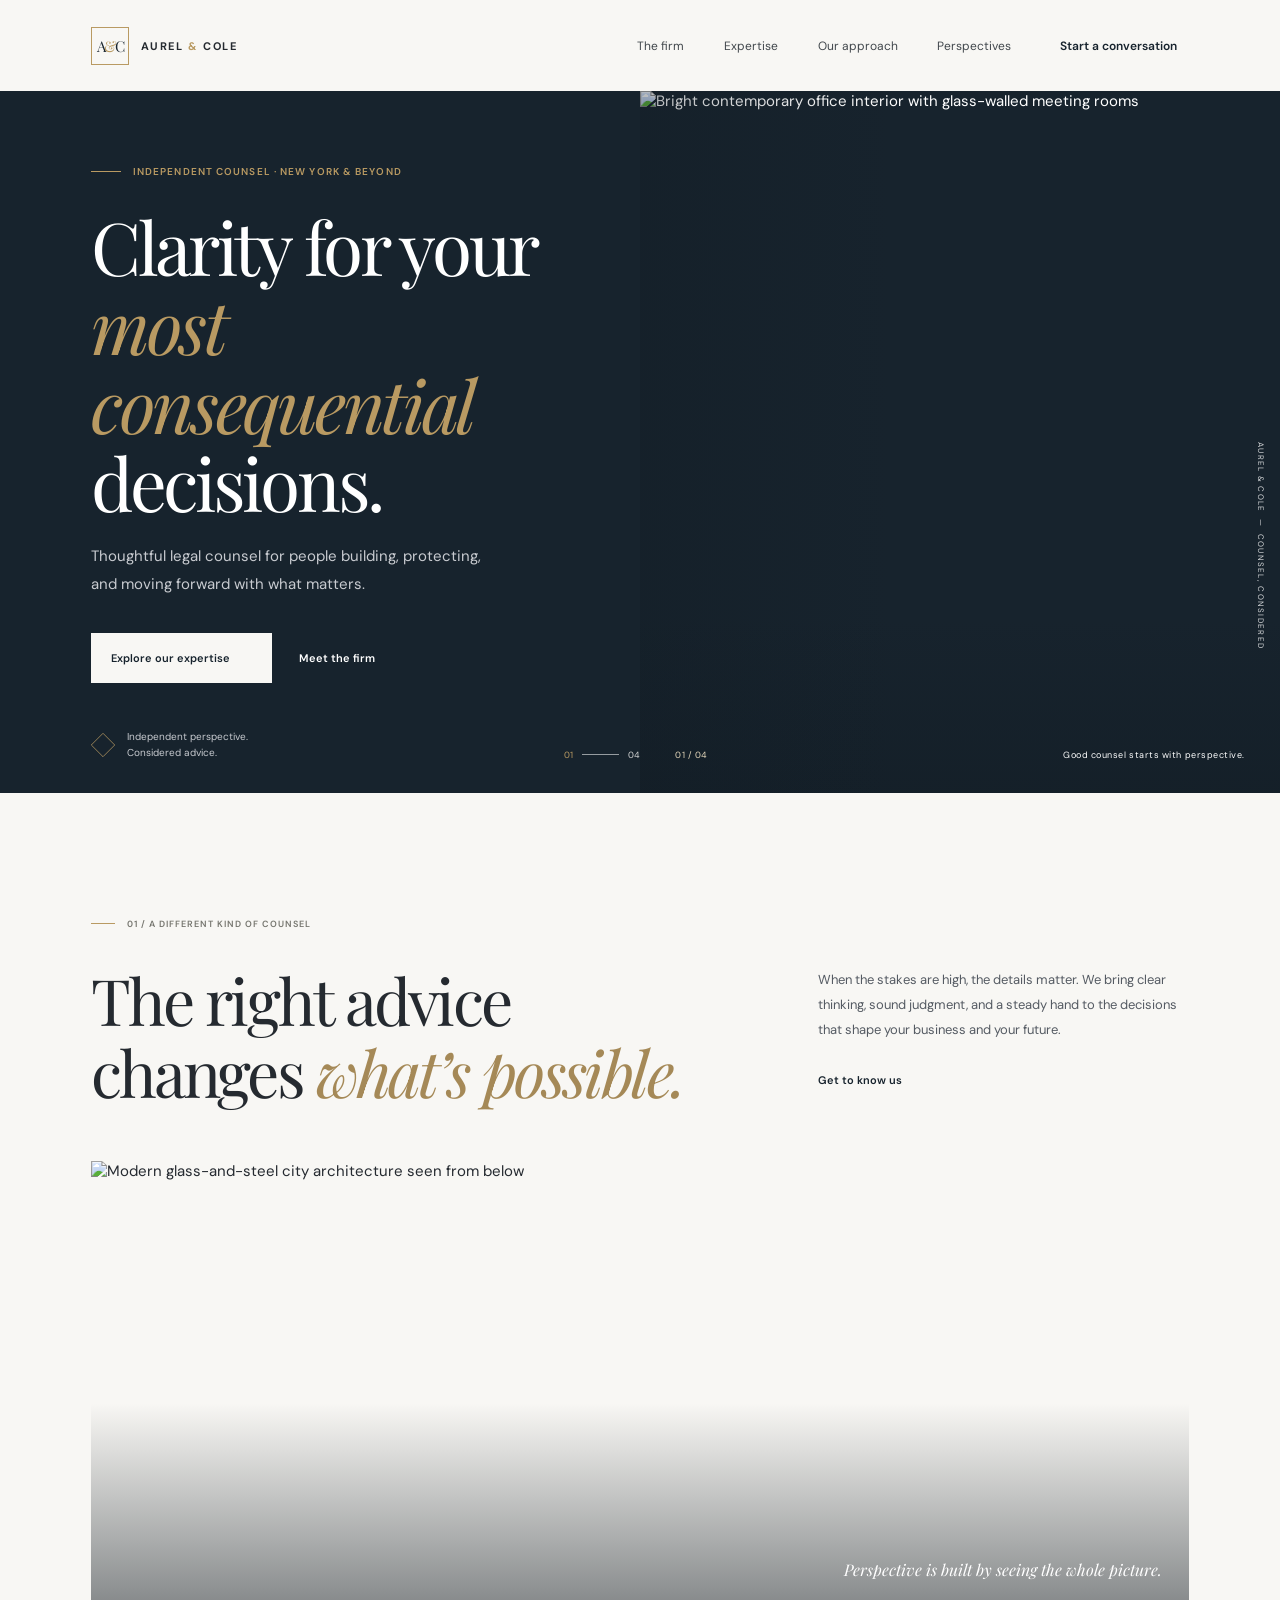
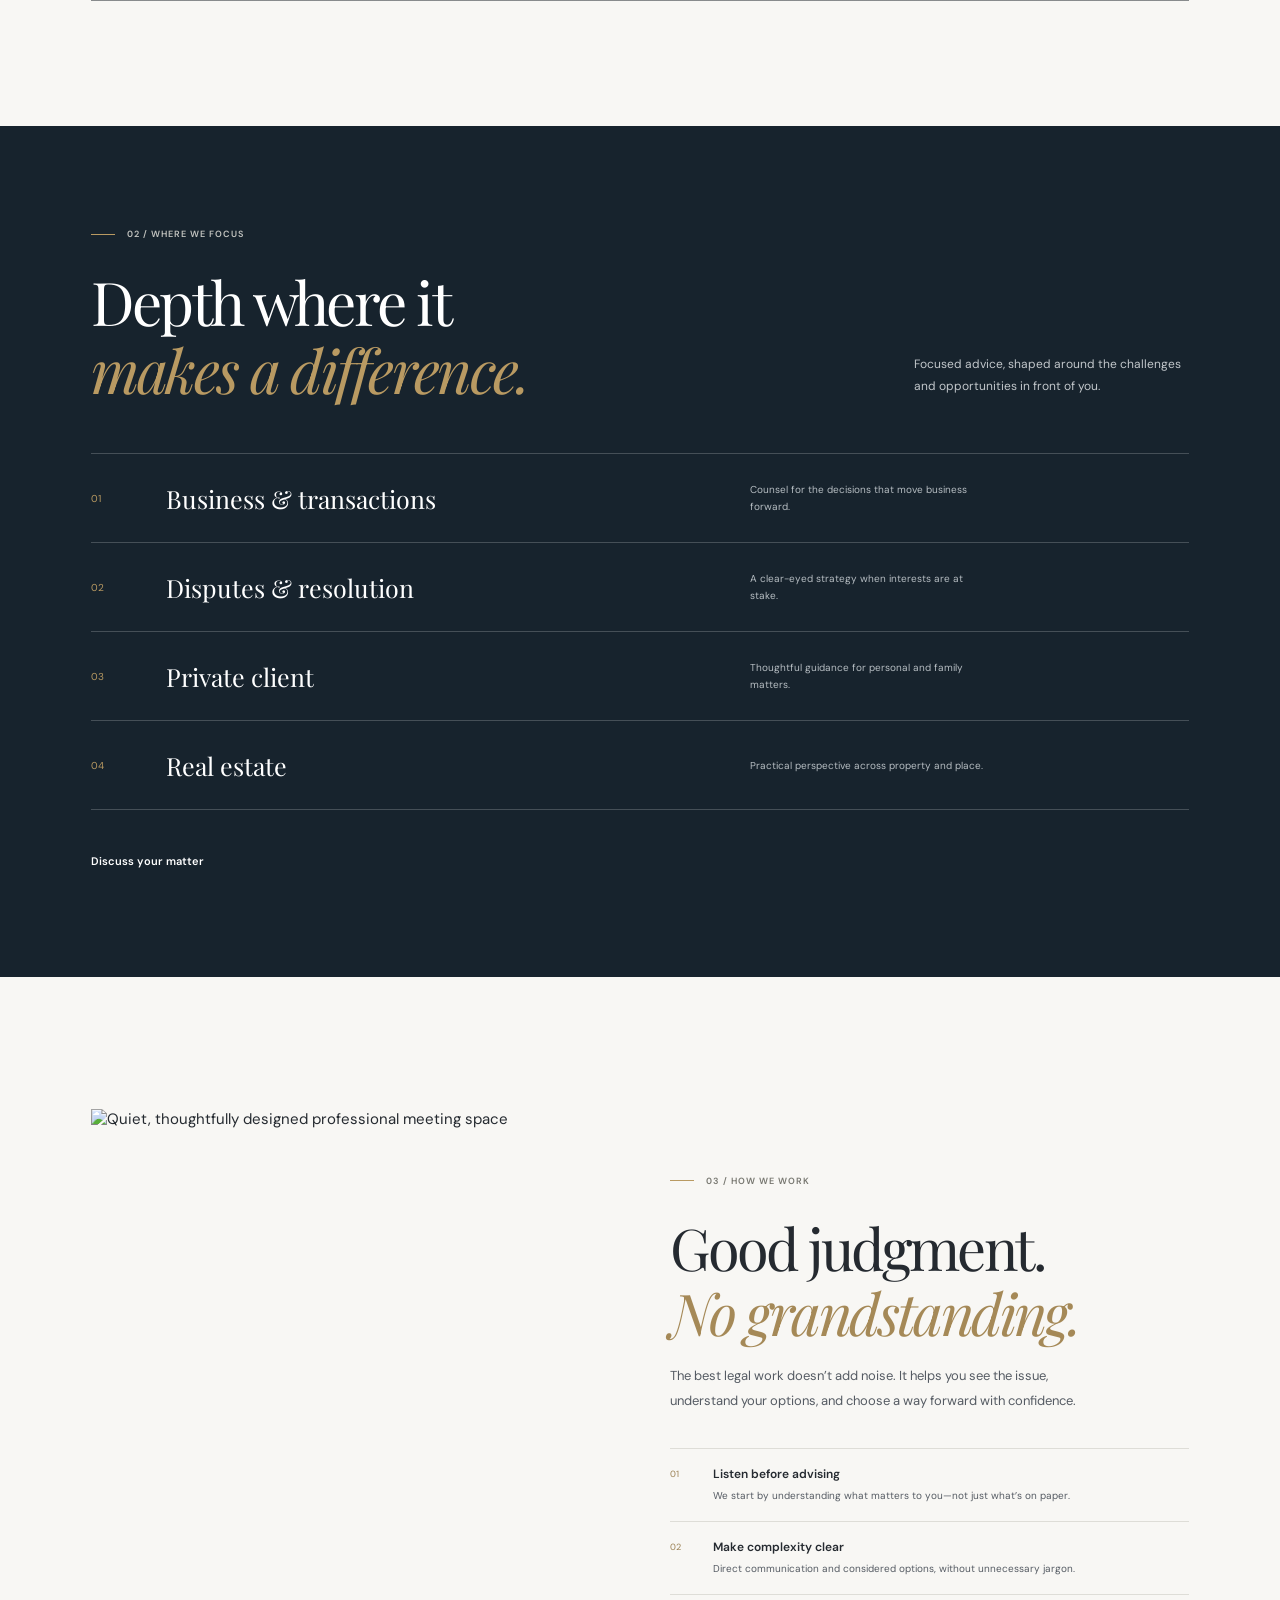
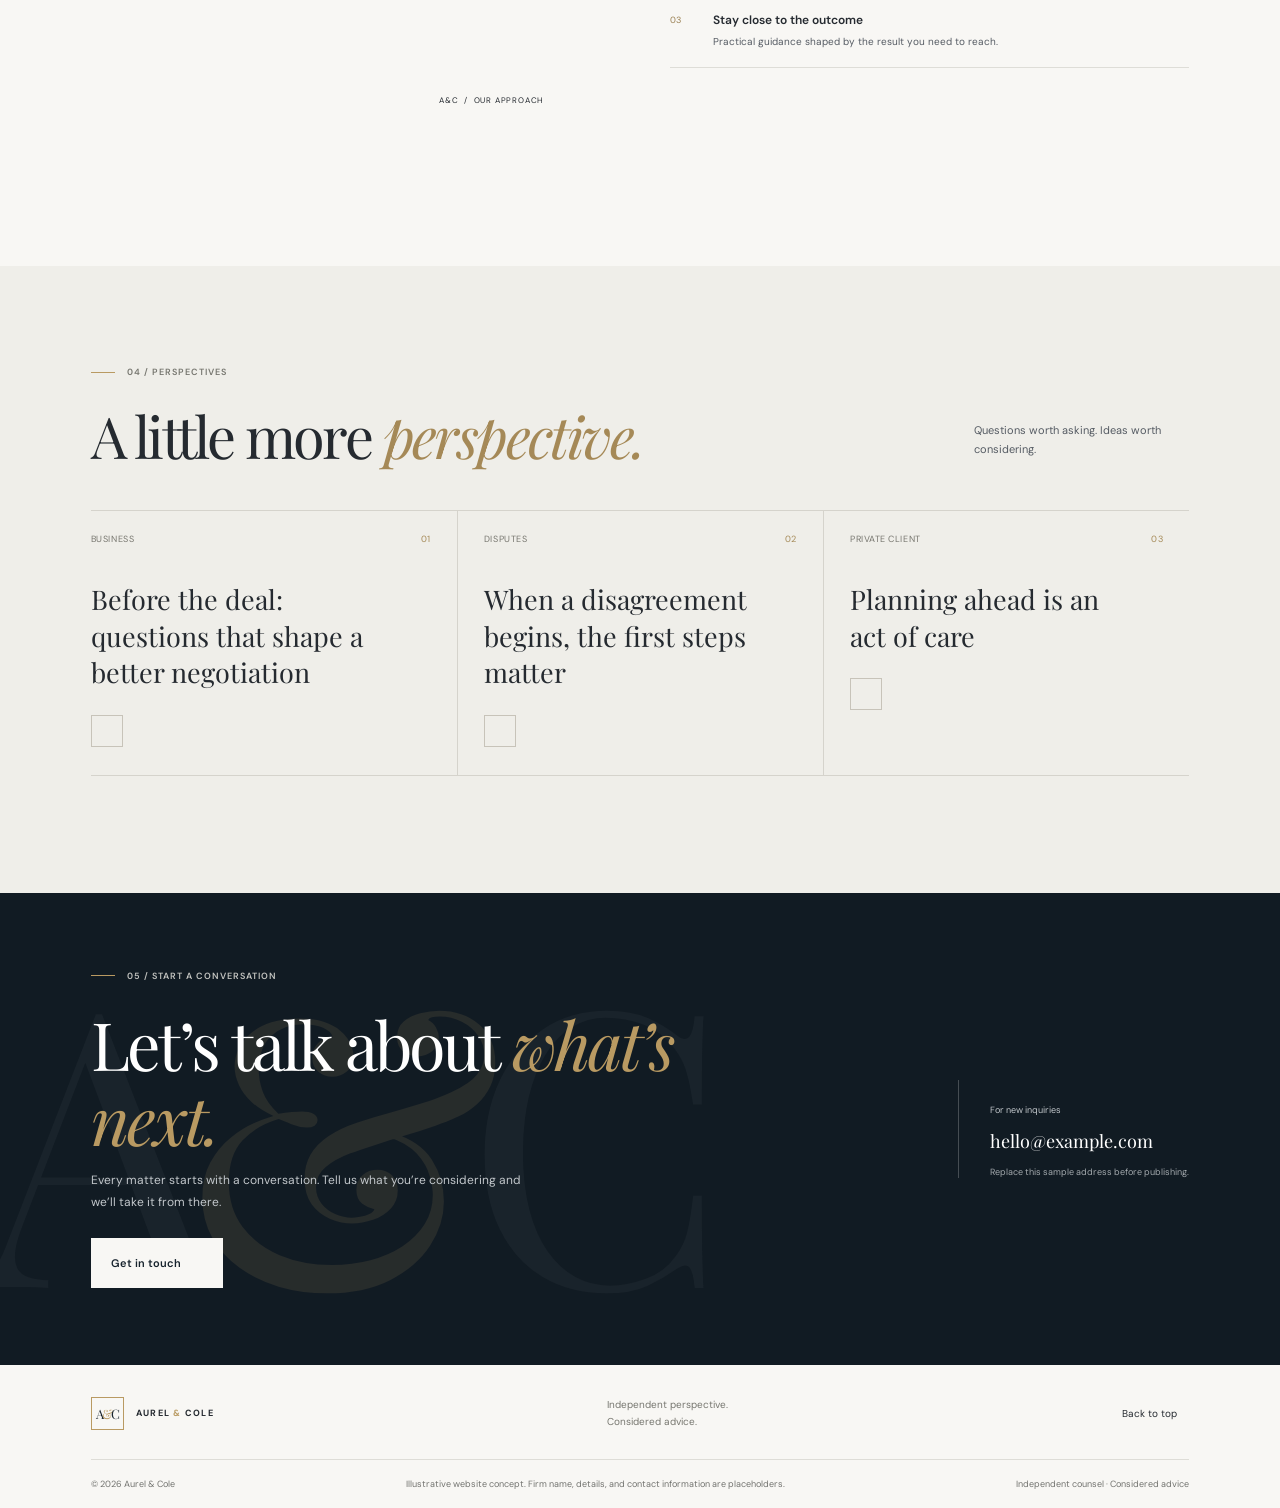
==== index.html @ ae87b2f6 "added" ====
<!DOCTYPE html>
<html lang="en">
<head>
    <meta charset="UTF-8">
    <meta name="viewport" content="width=device-width, initial-scale=1.0">
    <meta name="theme-color" content="#17232d">
    <meta name="description" content="Aurel & Cole is an illustrative independent law firm focused on business, disputes, and private client counsel.">
    <title>Aurel &amp; Cole — Counsel for what comes next</title>
    <link rel="preconnect" href="https://fonts.googleapis.com">
    <link rel="preconnect" href="https://fonts.gstatic.com" crossorigin>
    <link href="https://fonts.googleapis.com/css2?family=DM+Sans:wght@400;500;600;700&family=Playfair+Display:wght@400;500;600&display=swap" rel="stylesheet">
    <link rel="stylesheet" href="styles.css">
    <script src="https://cdn.jsdelivr.net/npm/lucide@0.468.0/dist/umd/lucide.min.js" defer></script>
    <script src="script.js" defer></script>
</head>
<body>
    <a class="skip-link" href="#main">Skip to content</a>

    <header class="site-header" id="top">
        <div class="header-inner">
            <a class="wordmark" href="#top" aria-label="Aurel and Cole home">
                <span class="wordmark-monogram" aria-hidden="true">A<span>&amp;</span>C</span>
                <span class="wordmark-name">AUREL <span>&amp;</span> COLE</span>
            </a>

            <button class="menu-toggle" type="button" aria-expanded="false" aria-controls="primary-navigation">
                <span class="menu-toggle-label">Menu</span>
                <i data-lucide="menu" aria-hidden="true"></i>
            </button>

            <nav class="primary-navigation" id="primary-navigation" aria-label="Main navigation">
                <a href="#firm">The firm</a>
                <a href="#expertise">Expertise</a>
                <a href="#approach">Our approach</a>
                <a href="#insights">Perspectives</a>
                <a class="nav-contact" href="#contact">Start a conversation <i data-lucide="arrow-up-right" aria-hidden="true"></i></a>
            </nav>
        </div>
    </header>

    <main id="main">
        <section class="hero" aria-labelledby="hero-title">
            <div class="hero-copy">
                <p class="eyebrow"><span class="eyebrow-rule"></span> Independent counsel · New York &amp; beyond</p>
                <h1 id="hero-title">Clarity for your <em>most consequential</em> decisions.</h1>
                <p class="hero-description">Thoughtful legal counsel for people building, protecting, and moving forward with what matters.</p>
                <div class="hero-actions">
                    <a class="button button-light" href="#expertise">Explore our expertise <i data-lucide="arrow-up-right" aria-hidden="true"></i></a>
                    <a class="text-link text-link-light" href="#firm">Meet the firm <i data-lucide="arrow-down-right" aria-hidden="true"></i></a>
                </div>
                <div class="hero-note">
                    <span class="hero-note-mark" aria-hidden="true"></span>
                    <span>Independent perspective.<br>Considered advice.</span>
                </div>
            </div>
            <div class="hero-visual">
                <img
                    class="hero-image"
                    src="https://images.unsplash.com/photo-1497366754035-f200968a6e72?auto=format&amp;fit=crop&amp;w=1500&amp;q=85"
                    alt="Bright contemporary office interior with glass-walled meeting rooms"
                    fetchpriority="high"
                >
                <div class="image-caption">
                    <span>01 / 04</span>
                    <span>Good counsel starts with perspective.</span>
                </div>
                <span class="hero-vertical-label">AUREL &amp; COLE&nbsp; — &nbsp;COUNSEL, CONSIDERED</span>
            </div>
            <div class="hero-index" aria-hidden="true"><span>01</span><span class="index-line"></span><span>04</span></div>
        </section>

        <section class="intro section-pad" id="firm" aria-labelledby="intro-title">
            <div class="section-kicker reveal">
                <span class="eyebrow-rule"></span>
                <span>01 / A different kind of counsel</span>
            </div>
            <div class="intro-content reveal">
                <h2 id="intro-title">The right advice changes <em>what’s possible.</em></h2>
                <div class="intro-aside">
                    <p>When the stakes are high, the details matter. We bring clear thinking, sound judgment, and a steady hand to the decisions that shape your business and your future.</p>
                    <a class="text-link" href="#approach">Get to know us <i data-lucide="arrow-up-right" aria-hidden="true"></i></a>
                </div>
            </div>
            <div class="intro-image-wrap reveal">
                <img
                    src="https://images.unsplash.com/photo-1486406146926-c627a92ad1ab?auto=format&amp;fit=crop&amp;w=1800&amp;q=85"
                    alt="Modern glass-and-steel city architecture seen from below"
                    loading="lazy"
                >
                <p>Perspective is built by seeing the whole picture.</p>
            </div>
        </section>

        <section class="expertise section-pad" id="expertise" aria-labelledby="expertise-title">
            <div class="expertise-heading reveal">
                <div>
                    <div class="section-kicker section-kicker-light">
                        <span class="eyebrow-rule"></span>
                        <span>02 / Where we focus</span>
                    </div>
                    <h2 id="expertise-title">Depth where it<br><em>makes a difference.</em></h2>
                </div>
                <p>Focused advice, shaped around the challenges and opportunities in front of you.</p>
            </div>

            <div class="practice-list">
                <a class="practice-item reveal" href="#contact">
                    <span class="practice-number">01</span>
                    <span class="practice-name">Business &amp; transactions</span>
                    <span class="practice-detail">Counsel for the decisions that move business forward.</span>
                    <span class="practice-arrow"><i data-lucide="arrow-up-right" aria-hidden="true"></i></span>
                </a>
                <a class="practice-item reveal" href="#contact">
                    <span class="practice-number">02</span>
                    <span class="practice-name">Disputes &amp; resolution</span>
                    <span class="practice-detail">A clear-eyed strategy when interests are at stake.</span>
                    <span class="practice-arrow"><i data-lucide="arrow-up-right" aria-hidden="true"></i></span>
                </a>
                <a class="practice-item reveal" href="#contact">
                    <span class="practice-number">03</span>
                    <span class="practice-name">Private client</span>
                    <span class="practice-detail">Thoughtful guidance for personal and family matters.</span>
                    <span class="practice-arrow"><i data-lucide="arrow-up-right" aria-hidden="true"></i></span>
                </a>
                <a class="practice-item reveal" href="#contact">
                    <span class="practice-number">04</span>
                    <span class="practice-name">Real estate</span>
                    <span class="practice-detail">Practical perspective across property and place.</span>
                    <span class="practice-arrow"><i data-lucide="arrow-up-right" aria-hidden="true"></i></span>
                </a>
            </div>
            <a class="text-link text-link-light expertise-link reveal" href="#contact">Discuss your matter <i data-lucide="arrow-up-right" aria-hidden="true"></i></a>
        </section>

        <section class="approach section-pad" id="approach" aria-labelledby="approach-title">
            <div class="approach-image reveal">
                <img
                    src="https://images.unsplash.com/photo-1497366811353-6870744d04b2?auto=format&amp;fit=crop&amp;w=1100&amp;q=85"
                    alt="Quiet, thoughtfully designed professional meeting space"
                    loading="lazy"
                >
                <span class="image-index">A&amp;C&nbsp; / &nbsp;OUR APPROACH</span>
            </div>
            <div class="approach-copy reveal">
                <div class="section-kicker">
                    <span class="eyebrow-rule"></span>
                    <span>03 / How we work</span>
                </div>
                <h2 id="approach-title">Good judgment.<br><em>No grandstanding.</em></h2>
                <p class="approach-lead">The best legal work doesn’t add noise. It helps you see the issue, understand your options, and choose a way forward with confidence.</p>
                <div class="principle-list">
                    <div class="principle">
                        <span>01</span>
                        <div><h3>Listen before advising</h3><p>We start by understanding what matters to you—not just what’s on paper.</p></div>
                    </div>
                    <div class="principle">
                        <span>02</span>
                        <div><h3>Make complexity clear</h3><p>Direct communication and considered options, without unnecessary jargon.</p></div>
                    </div>
                    <div class="principle">
                        <span>03</span>
                        <div><h3>Stay close to the outcome</h3><p>Practical guidance shaped by the result you need to reach.</p></div>
                    </div>
                </div>
            </div>
        </section>

        <section class="perspectives section-pad" id="insights" aria-labelledby="insights-title">
            <div class="perspectives-top reveal">
                <div>
                    <div class="section-kicker">
                        <span class="eyebrow-rule"></span>
                        <span>04 / Perspectives</span>
                    </div>
                    <h2 id="insights-title">A little more <em>perspective.</em></h2>
                </div>
                <p>Questions worth asking. Ideas worth considering.</p>
            </div>
            <div class="insight-grid">
                <article class="insight-card reveal">
                    <div class="insight-meta"><span>Business</span><span>01</span></div>
                    <h3>Before the deal: questions that shape a better negotiation</h3>
                    <a href="#contact" aria-label="Ask us about preparing for a negotiation"><i data-lucide="arrow-up-right" aria-hidden="true"></i></a>
                </article>
                <article class="insight-card reveal">
                    <div class="insight-meta"><span>Disputes</span><span>02</span></div>
                    <h3>When a disagreement begins, the first steps matter</h3>
                    <a href="#contact" aria-label="Ask us about early steps in a dispute"><i data-lucide="arrow-up-right" aria-hidden="true"></i></a>
                </article>
                <article class="insight-card reveal">
                    <div class="insight-meta"><span>Private client</span><span>03</span></div>
                    <h3>Planning ahead is an act of care</h3>
                    <a href="#contact" aria-label="Ask us about planning for the future"><i data-lucide="arrow-up-right" aria-hidden="true"></i></a>
                </article>
            </div>
        </section>

        <section class="contact section-pad" id="contact" aria-labelledby="contact-title">
            <div class="contact-mark" aria-hidden="true">A<span>&amp;</span>C</div>
            <div class="contact-content reveal">
                <div class="section-kicker section-kicker-light">
                    <span class="eyebrow-rule"></span>
                    <span>05 / Start a conversation</span>
                </div>
                <h2 id="contact-title">Let’s talk about <em>what’s next.</em></h2>
                <p>Every matter starts with a conversation. Tell us what you’re considering and we’ll take it from there.</p>
                <a class="button button-light" href="mailto:hello@example.com?subject=Legal%20consultation%20inquiry">Get in touch <i data-lucide="arrow-up-right" aria-hidden="true"></i></a>
            </div>
            <div class="contact-side reveal">
                <span>For new inquiries</span>
                <a href="mailto:hello@example.com">hello@example.com <i data-lucide="arrow-up-right" aria-hidden="true"></i></a>
                <small>Replace this sample address before publishing.</small>
            </div>
        </section>
    </main>

    <footer class="site-footer">
        <div class="footer-main">
            <a class="wordmark wordmark-footer" href="#top" aria-label="Aurel and Cole, back to top">
                <span class="wordmark-monogram" aria-hidden="true">A<span>&amp;</span>C</span>
                <span class="wordmark-name">AUREL <span>&amp;</span> COLE</span>
            </a>
            <p>Independent perspective.<br>Considered advice.</p>
            <a class="back-to-top" href="#top">Back to top <i data-lucide="arrow-up" aria-hidden="true"></i></a>
        </div>
        <div class="footer-bottom">
            <span>© <span id="current-year"></span> Aurel &amp; Cole</span>
            <span class="disclaimer">Illustrative website concept. Firm name, details, and contact information are placeholders.</span>
            <span>Independent counsel · Considered advice</span>
        </div>
    </footer>
</body>
</html>
---- styles.css ----
:root {
    color-scheme: light;
    --navy: #17232d;
    --navy-deep: #111b23;
    --charcoal: #252a30;
    --gold: #b99a62;
    --paper: #f8f7f4;
    --white: #fff;
    --line: #deddd7;
    --body: #555b63;
    --serif: "Playfair Display", Georgia, serif;
    --sans: "DM Sans", Arial, sans-serif;
    --page-gutter: clamp(24px, 7.1vw, 112px);
    --content-max: 1600px;
}

* { box-sizing: border-box; }
html { scroll-behavior: smooth; scroll-padding-top: 90px; }
body { margin: 0; background: var(--paper); color: var(--charcoal); font-family: var(--sans); font-size: 15px; -webkit-font-smoothing: antialiased; }
body, button, a { -webkit-tap-highlight-color: transparent; }
a { color: inherit; text-decoration: none; }
button { font: inherit; }
img { display: block; width: 100%; height: 100%; object-fit: cover; }
::selection { background: var(--gold); color: var(--navy-deep); }

.skip-link { position: fixed; z-index: 20; top: 12px; left: 12px; padding: 12px 16px; transform: translateY(-160%); background: var(--paper); color: var(--navy); }
.skip-link:focus { transform: translateY(0); }
.site-header { position: relative; z-index: 10; height: 91px; background: var(--paper); }
.header-inner { width: min(100%, var(--content-max)); height: 100%; margin: 0 auto; padding: 0 var(--page-gutter); display: flex; align-items: center; justify-content: space-between; }
.wordmark { display: inline-flex; align-items: center; gap: 12px; flex: 0 0 auto; }
.wordmark-monogram { display: flex; width: 38px; height: 38px; align-items: center; justify-content: center; border: 1px solid var(--gold); color: var(--navy); font-family: var(--serif); font-size: 15px; letter-spacing: -2px; }
.wordmark-monogram span { color: var(--gold); }
.wordmark-name { font-size: 11px; font-weight: 700; letter-spacing: .14em; }
.wordmark-name span { color: var(--gold); }
.primary-navigation { display: flex; align-items: center; gap: clamp(19px, 3.1vw, 48px); }
.primary-navigation > a { display: inline-flex; min-height: 44px; align-items: center; color: #41474c; font-size: 12px; transition: color .2s ease; }
.primary-navigation > a:hover, .primary-navigation > a:focus-visible { color: var(--gold); }
.primary-navigation .nav-contact { gap: 12px; margin-left: 9px; color: var(--navy); font-weight: 600; }
.nav-contact svg, .text-link svg, .button svg, .back-to-top svg, .contact-side svg { width: 15px; height: 15px; stroke-width: 1.5; }
.menu-toggle { display: none; }

.hero { position: relative; display: grid; min-height: min(690px, calc(100svh - 91px)); grid-template-columns: 1fr 1fr; overflow: hidden; background: var(--navy); color: var(--white); }
.hero-copy { position: relative; z-index: 1; align-self: center; padding: 74px 7vw 110px max(var(--page-gutter), calc((100vw - var(--content-max)) / 2 + var(--page-gutter))); }
.eyebrow, .section-kicker { display: flex; align-items: center; gap: 12px; margin: 0; color: var(--gold); font-size: 10px; font-weight: 600; letter-spacing: .11em; text-transform: uppercase; }
.eyebrow-rule { display: inline-block; width: 30px; height: 1px; background: var(--gold); }
.hero h1 { max-width: 610px; margin: 29px 0 21px; font-family: var(--serif); font-size: clamp(48px, 5.7vw, 82px); font-weight: 400; letter-spacing: -.045em; line-height: 1.08; }
.hero h1 em, h2 em { color: var(--gold); font-weight: 400; }
.hero-description { max-width: 410px; margin: 0; color: #c8cbd0; font-size: 15px; line-height: 1.85; }
.hero-actions { display: flex; flex-wrap: wrap; align-items: center; gap: 27px; margin-top: 34px; }
.button { display: inline-flex; min-height: 50px; align-items: center; justify-content: center; gap: 22px; padding: 0 19px; border: 1px solid transparent; font-size: 11px; font-weight: 600; transition: background .2s ease, color .2s ease, border-color .2s ease; }
.button-light { background: var(--paper); color: var(--navy); }
.button-light:hover, .button-light:focus-visible { border-color: var(--gold); background: var(--gold); color: var(--navy-deep); }
.text-link { display: inline-flex; min-height: 44px; align-items: center; gap: 13px; color: var(--navy); font-size: 11px; font-weight: 600; }
.text-link svg, .contact-side svg { transition: transform .2s ease; }
.text-link:hover svg, .contact-side a:hover svg { transform: translate(3px, -3px); }
.text-link-light { color: var(--white); }
.hero-note { position: absolute; bottom: 32px; left: max(var(--page-gutter), calc((100vw - var(--content-max)) / 2 + var(--page-gutter))); display: flex; align-items: center; gap: 12px; color: #c8cbd0; font-size: 10px; line-height: 1.6; }
.hero-note-mark { width: 24px; height: 24px; border: 1px solid var(--gold); transform: rotate(45deg) scale(.72); }
.hero-visual { position: relative; min-height: 510px; overflow: hidden; }
.hero-visual::after { position: absolute; inset: 0; background: linear-gradient(90deg, rgba(17, 27, 35, .3), transparent 40%), linear-gradient(0deg, rgba(17, 27, 35, .42), transparent 25%); content: ""; pointer-events: none; }
.hero-image { object-position: 52% center; }
.image-caption { position: absolute; z-index: 1; right: 35px; bottom: 32px; left: 35px; display: flex; justify-content: space-between; color: #fff; font-size: 9px; letter-spacing: .06em; }
.image-caption span:first-child { color: #e4d7bb; }
.hero-vertical-label { position: absolute; z-index: 1; top: 50%; right: 14px; color: rgba(255,255,255,.82); font-size: 8px; letter-spacing: .16em; writing-mode: vertical-rl; }
.hero-index { position: absolute; z-index: 2; right: 50%; bottom: 32px; display: flex; align-items: center; gap: 9px; color: #d3d4d3; font-size: 9px; }
.hero-index span:first-child { color: var(--gold); }
.index-line { width: 37px; height: 1px; background: rgba(255,255,255,.55); }

.section-pad { padding-right: var(--page-gutter); padding-left: var(--page-gutter); }
.intro { padding-top: 125px; padding-bottom: 125px; }
.section-kicker { color: #76766f; font-size: 9px; }
.section-kicker .eyebrow-rule { width: 24px; }
.intro-content { display: grid; grid-template-columns: 1.1fr .65fr; align-items: end; gap: 9%; margin: 34px 0 53px; }
h2 { margin: 0; font-family: var(--serif); font-size: clamp(40px, 5vw, 68px); font-weight: 400; letter-spacing: -.045em; line-height: 1.13; }
.intro h2 { max-width: 690px; }
.intro h2 em, .approach h2 em, .perspectives h2 em { color: #a58957; }
.intro-aside { max-width: 385px; padding-bottom: 6px; }
.intro-aside p, .approach-lead { margin: 0; color: var(--body); font-size: 13px; line-height: 1.9; }
.intro-aside .text-link { margin-top: 16px; }
.intro-image-wrap { position: relative; height: clamp(250px, 35vw, 440px); overflow: hidden; }
.intro-image-wrap img { object-position: center 52%; }
.intro-image-wrap::after { position: absolute; inset: 55% 0 0; background: linear-gradient(transparent, rgba(14,22,28,.48)); content: ""; }
.intro-image-wrap p { position: absolute; z-index: 1; right: 27px; bottom: 21px; margin: 0; color: white; font-family: var(--serif); font-size: 16px; font-style: italic; }

.expertise { padding-top: 102px; padding-bottom: 94px; background: var(--navy); color: var(--white); }
.expertise-heading { display: flex; align-items: end; justify-content: space-between; gap: 40px; margin-bottom: 49px; }
.section-kicker-light { color: #c3c4c0; }
.expertise h2 { margin-top: 28px; font-size: clamp(43px, 4.7vw, 62px); }
.expertise-heading > p { max-width: 275px; margin: 0 0 7px; color: #c2c7cb; font-size: 12px; line-height: 1.8; }
.practice-list { border-top: 1px solid rgba(255,255,255,.2); }
.practice-item { display: grid; min-height: 89px; grid-template-columns: 55px minmax(210px, 1fr) minmax(170px, .7fr) 25px; align-items: center; gap: 20px; border-bottom: 1px solid rgba(255,255,255,.2); transition: padding .25s ease, background .25s ease; }
.practice-item:hover, .practice-item:focus-visible { padding-right: 12px; padding-left: 12px; background: rgba(255,255,255,.045); }
.practice-number { color: var(--gold); font-size: 10px; }
.practice-name { font-family: var(--serif); font-size: clamp(19px, 2vw, 25px); }
.practice-detail { max-width: 240px; color: #b6bdc2; font-size: 10px; line-height: 1.7; }
.practice-arrow { display: flex; justify-content: flex-end; color: var(--gold); }
.practice-arrow svg { width: 17px; height: 17px; stroke-width: 1.4; transition: transform .2s ease; }
.practice-item:hover .practice-arrow svg, .practice-item:focus-visible .practice-arrow svg { transform: translate(3px, -3px); }
.expertise-link { margin-top: 29px; }

.approach { display: grid; grid-template-columns: .87fr 1fr; align-items: center; gap: clamp(55px, 10vw, 150px); padding-top: 132px; padding-bottom: 132px; }
.approach-image { position: relative; height: clamp(420px, 50vw, 625px); }
.approach-image img { object-position: center; }
.image-index { position: absolute; right: -15px; bottom: 18px; padding: 11px 14px; background: var(--paper); color: var(--charcoal); font-size: 8px; letter-spacing: .1em; }
.approach-copy { padding: 16px 0; }
.approach h2 { margin: 28px 0 19px; font-size: clamp(42px, 4.5vw, 62px); }
.approach-lead { max-width: 445px; }
.principle-list { margin-top: 35px; border-top: 1px solid var(--line); }
.principle { display: grid; grid-template-columns: 31px 1fr; gap: 12px; padding: 17px 0; border-bottom: 1px solid var(--line); }
.principle > span { padding-top: 2px; color: #9a8053; font-size: 9px; }
.principle h3 { margin: 0; font-size: 12px; font-weight: 600; }
.principle p { margin: 5px 0 0; color: var(--body); font-size: 10px; line-height: 1.7; }

.perspectives { padding-top: 100px; padding-bottom: 117px; background: #efeee9; }
.perspectives-top { display: flex; align-items: end; justify-content: space-between; gap: 30px; margin-bottom: 42px; }
.perspectives h2 { margin-top: 25px; font-size: clamp(39px, 4.5vw, 58px); }
.perspectives-top > p { max-width: 215px; margin: 0 0 8px; color: var(--body); font-size: 11px; line-height: 1.8; }
.insight-grid { display: grid; grid-template-columns: repeat(3, 1fr); border-top: 1px solid #d5d3cc; }
.insight-card { position: relative; min-height: 216px; padding: 22px 26px 28px 0; border-bottom: 1px solid #d5d3cc; }
.insight-card + .insight-card { padding-left: 26px; border-left: 1px solid #d5d3cc; }
.insight-meta { display: flex; justify-content: space-between; color: #77766f; font-size: 9px; letter-spacing: .06em; text-transform: uppercase; }
.insight-meta span:last-child { color: #a58a58; }
.insight-card h3 { max-width: 285px; margin: 36px 0 24px; font-family: var(--serif); font-size: clamp(20px, 2.3vw, 27px); font-weight: 400; line-height: 1.35; }
.insight-card > a { display: inline-flex; width: 32px; height: 32px; align-items: center; justify-content: center; border: 1px solid #c7c3b9; transition: border-color .2s ease, background .2s ease; }
.insight-card > a:hover, .insight-card > a:focus-visible { border-color: var(--gold); background: var(--gold); }
.insight-card > a svg { width: 14px; height: 14px; stroke-width: 1.5; }

.contact { position: relative; display: grid; min-height: 380px; grid-template-columns: 1fr auto; align-items: center; gap: 40px; overflow: hidden; padding-top: 77px; padding-bottom: 77px; background: var(--navy-deep); color: white; }
.contact-mark { position: absolute; top: 50%; left: -22px; color: rgba(255,255,255,.035); font-family: var(--serif); font-size: clamp(180px, 30vw, 390px); letter-spacing: -.1em; line-height: 1; transform: translateY(-50%); pointer-events: none; }
.contact-mark span { color: rgba(185,154,98,.13); }
.contact-content, .contact-side { position: relative; z-index: 1; }
.contact h2 { max-width: 680px; margin: 24px 0 14px; font-size: clamp(43px, 5.2vw, 68px); }
.contact-content > p { max-width: 435px; margin: 0; color: #c2c7cb; font-size: 12px; line-height: 1.8; }
.contact-content .button { margin-top: 25px; }
.contact-side { width: max-content; max-width: 100%; padding: 24px 0 0 31px; border-left: 1px solid rgba(255,255,255,.22); }
.contact-side > span, .contact-side small { display: block; color: #c2c7cb; font-size: 9px; }
.contact-side > a { display: inline-flex; align-items: center; gap: 8px; margin: 13px 0; color: white; font-family: var(--serif); font-size: 18px; }
.contact-side small { color: #a3a9ad; }

.site-footer { padding: 31px var(--page-gutter) 0; background: var(--paper); }
.footer-main, .footer-bottom { width: min(100%, var(--content-max)); margin: 0 auto; }
.footer-main { display: grid; grid-template-columns: 1fr 1fr auto; align-items: center; gap: 25px; padding-bottom: 29px; }
.wordmark-footer .wordmark-monogram { width: 33px; height: 33px; font-size: 13px; }
.wordmark-footer .wordmark-name { font-size: 9px; }
.footer-main > p { margin: 0; color: #76766f; font-size: 10px; line-height: 1.7; }
.back-to-top { display: inline-flex; align-items: center; gap: 12px; font-size: 10px; }
.back-to-top:hover { color: #9a8053; }
.footer-bottom { display: flex; min-height: 49px; align-items: center; justify-content: space-between; gap: 20px; border-top: 1px solid var(--line); color: #72736f; font-size: 9px; }
.footer-bottom a { color: var(--charcoal); }
.disclaimer { text-align: center; }

.js-ready .reveal { opacity: 0; transform: translateY(15px); transition: opacity .65s ease, transform .65s ease; }
.js-ready .reveal.is-visible { opacity: 1; transform: translateY(0); }
:focus-visible { outline: 2px solid var(--gold); outline-offset: 4px; }

@media (min-width: 1600px) {
    .hero-copy { padding-left: calc((100vw - var(--content-max)) / 2 + var(--page-gutter)); }
    .hero-note { left: calc((100vw - var(--content-max)) / 2 + var(--page-gutter)); }
}

@media (max-width: 900px) {
    :root { --page-gutter: 5vw; }
    .site-header { height: 78px; }
    .menu-toggle { display: inline-flex; min-width: 44px; min-height: 44px; align-items: center; justify-content: center; gap: 9px; border: 0; background: transparent; color: var(--navy); font-size: 11px; }
    .menu-toggle svg { width: 19px; height: 19px; }
    .primary-navigation { position: absolute; top: 78px; right: 0; left: 0; display: none; align-items: stretch; gap: 0; padding: 10px var(--page-gutter) 20px; border-top: 1px solid var(--line); background: var(--paper); box-shadow: 0 16px 20px rgba(17,27,35,.08); }
    .primary-navigation.is-open { display: flex; flex-direction: column; }
    .primary-navigation > a { min-height: 48px; border-bottom: 1px solid var(--line); }
    .primary-navigation .nav-contact { justify-content: space-between; margin-left: 0; border-bottom: 0; }
    .hero { min-height: 610px; grid-template-columns: 1.08fr .92fr; }
    .hero-copy { padding: 60px 5vw 110px var(--page-gutter); }
    .hero h1 { font-size: clamp(46px, 7vw, 67px); }
    .hero-note { left: var(--page-gutter); }
    .intro-content { grid-template-columns: 1fr .8fr; gap: 5%; }
    .approach { gap: 7vw; }
    .approach-image { height: 500px; }
}

@media (max-width: 640px) {
    html { scroll-padding-top: 72px; }
    .site-header { height: 72px; }
    .wordmark-monogram { width: 34px; height: 34px; }
    .wordmark-name { font-size: 10px; }
    .primary-navigation { top: 72px; }
    .hero { min-height: auto; grid-template-columns: 1fr; }
    .hero-copy { padding: 67px var(--page-gutter) 100px; }
    .eyebrow { font-size: 8px; }
    .hero h1 { max-width: 490px; margin-top: 25px; font-size: clamp(48px, 13vw, 70px); }
    .hero-description { max-width: 390px; font-size: 13px; }
    .hero-actions { gap: 15px 20px; margin-top: 26px; }
    .button { min-height: 48px; gap: 14px; padding: 0 14px; font-size: 10px; }
    .hero-visual { min-height: 285px; height: 66vw; max-height: 380px; }
    .hero-image { object-position: center 55%; }
    .hero-vertical-label { right: 10px; }
    .hero-index { display: none; }
    .hero-note { position: relative; top: auto; bottom: auto; left: auto; margin-top: 27px; }
    .image-caption { right: 22px; bottom: 20px; left: 22px; font-size: 8px; }
    .section-pad { padding-right: var(--page-gutter); padding-left: var(--page-gutter); }
    .intro { padding-top: 78px; padding-bottom: 76px; }
    .intro-content { grid-template-columns: 1fr; gap: 17px; margin: 26px 0 31px; }
    h2 { font-size: clamp(40px, 11vw, 58px); }
    .intro-aside { max-width: 440px; }
    .intro-aside p { font-size: 12px; }
    .intro-image-wrap { height: 260px; }
    .intro-image-wrap p { right: 15px; bottom: 16px; font-size: 13px; }
    .expertise { padding-top: 75px; padding-bottom: 70px; }
    .expertise-heading { display: block; margin-bottom: 31px; }
    .expertise h2 { margin-top: 25px; font-size: clamp(42px, 11vw, 56px); }
    .expertise-heading > p { max-width: 350px; margin-top: 15px; }
    .practice-item { min-height: 85px; grid-template-columns: 28px 1fr 22px; gap: 11px; }
    .practice-name { font-size: 19px; }
    .practice-detail { grid-column: 2; grid-row: 2; margin-top: -26px; padding-bottom: 14px; font-size: 9px; }
    .practice-arrow { grid-column: 3; grid-row: 1 / 3; }
    .practice-number { align-self: start; padding-top: 4px; }
    .approach { grid-template-columns: 1fr; gap: 36px; padding-top: 75px; padding-bottom: 76px; }
    .approach-image { height: 105vw; max-height: 450px; }
    .approach h2 { margin-top: 24px; font-size: clamp(42px, 11vw, 57px); }
    .approach-lead { font-size: 12px; }
    .principle-list { margin-top: 25px; }
    .principle { padding: 15px 0; }
    .perspectives { padding-top: 75px; padding-bottom: 78px; }
    .perspectives-top { display: block; margin-bottom: 26px; }
    .perspectives h2 { margin-top: 22px; font-size: clamp(40px, 10vw, 54px); }
    .perspectives-top > p { margin-top: 10px; }
    .insight-grid { grid-template-columns: 1fr; }
    .insight-card, .insight-card + .insight-card { min-height: 165px; padding: 18px 0 19px; border-left: 0; }
    .insight-card h3 { max-width: 310px; margin: 21px 0 13px; font-size: 23px; }
    .insight-card > a { position: absolute; right: 0; bottom: 20px; }
    .contact { min-height: auto; grid-template-columns: 1fr; gap: 32px; padding-top: 69px; padding-bottom: 65px; }
    .contact h2 { margin-top: 22px; font-size: clamp(43px, 11vw, 60px); }
    .contact-content > p { font-size: 11px; }
    .contact-side { width: 100%; padding: 18px 0 0; border-top: 1px solid rgba(255,255,255,.22); border-left: 0; }
    .contact-mark { top: 45px; left: auto; right: -14px; font-size: 175px; transform: none; }
    .site-footer { padding-top: 26px; }
    .footer-main { grid-template-columns: 1fr auto; gap: 12px; padding-bottom: 21px; }
    .footer-main > p { grid-column: 1; grid-row: 2; }
    .back-to-top { grid-column: 2; grid-row: 1 / 3; }
    .footer-bottom { flex-wrap: wrap; justify-content: space-between; gap: 9px 16px; padding: 13px 0; font-size: 8px; }
    .disclaimer { order: 3; width: 100%; text-align: left; }
    .js-ready .reveal { transform: translateY(10px); }
}

@media (prefers-reduced-motion: reduce) {
    *, *::before, *::after { scroll-behavior: auto !important; transition-duration: .01ms !important; animation-duration: .01ms !important; animation-iteration-count: 1 !important; }
    .js-ready .reveal { opacity: 1; transform: none; }
}
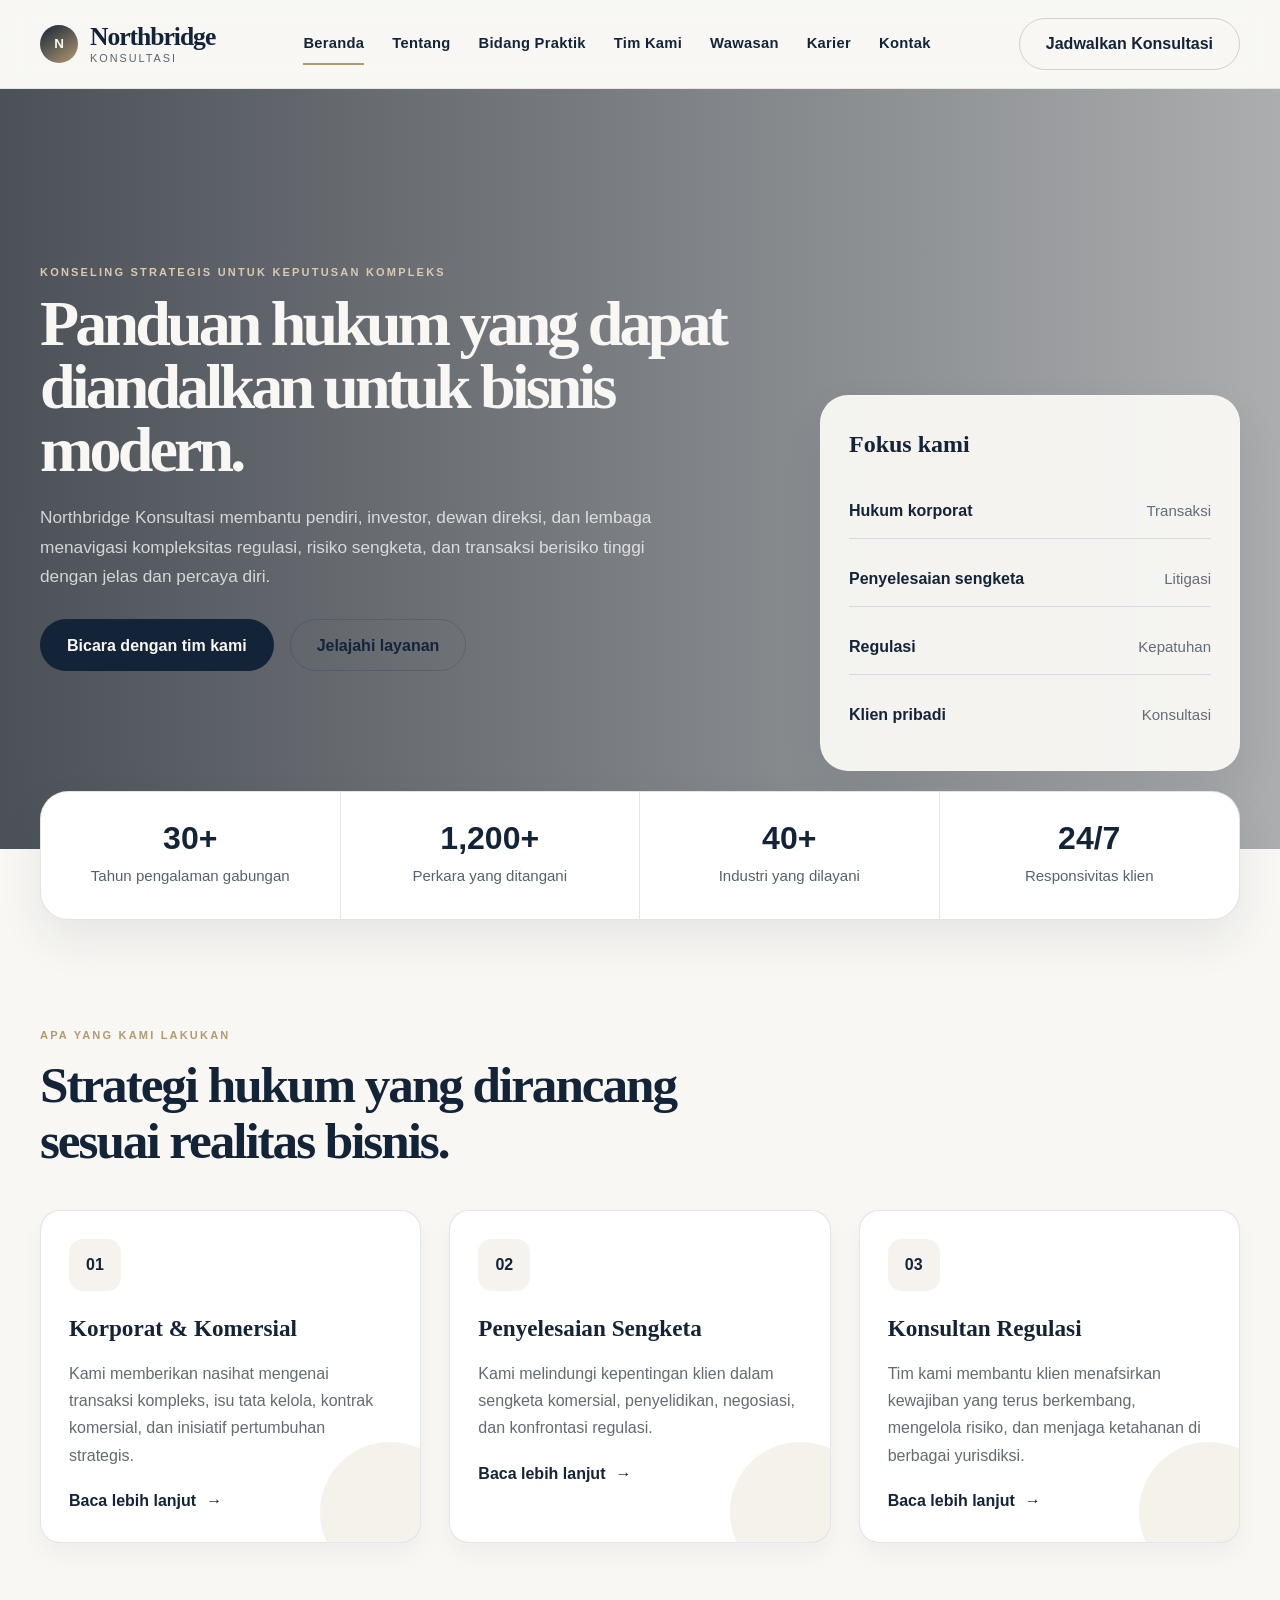
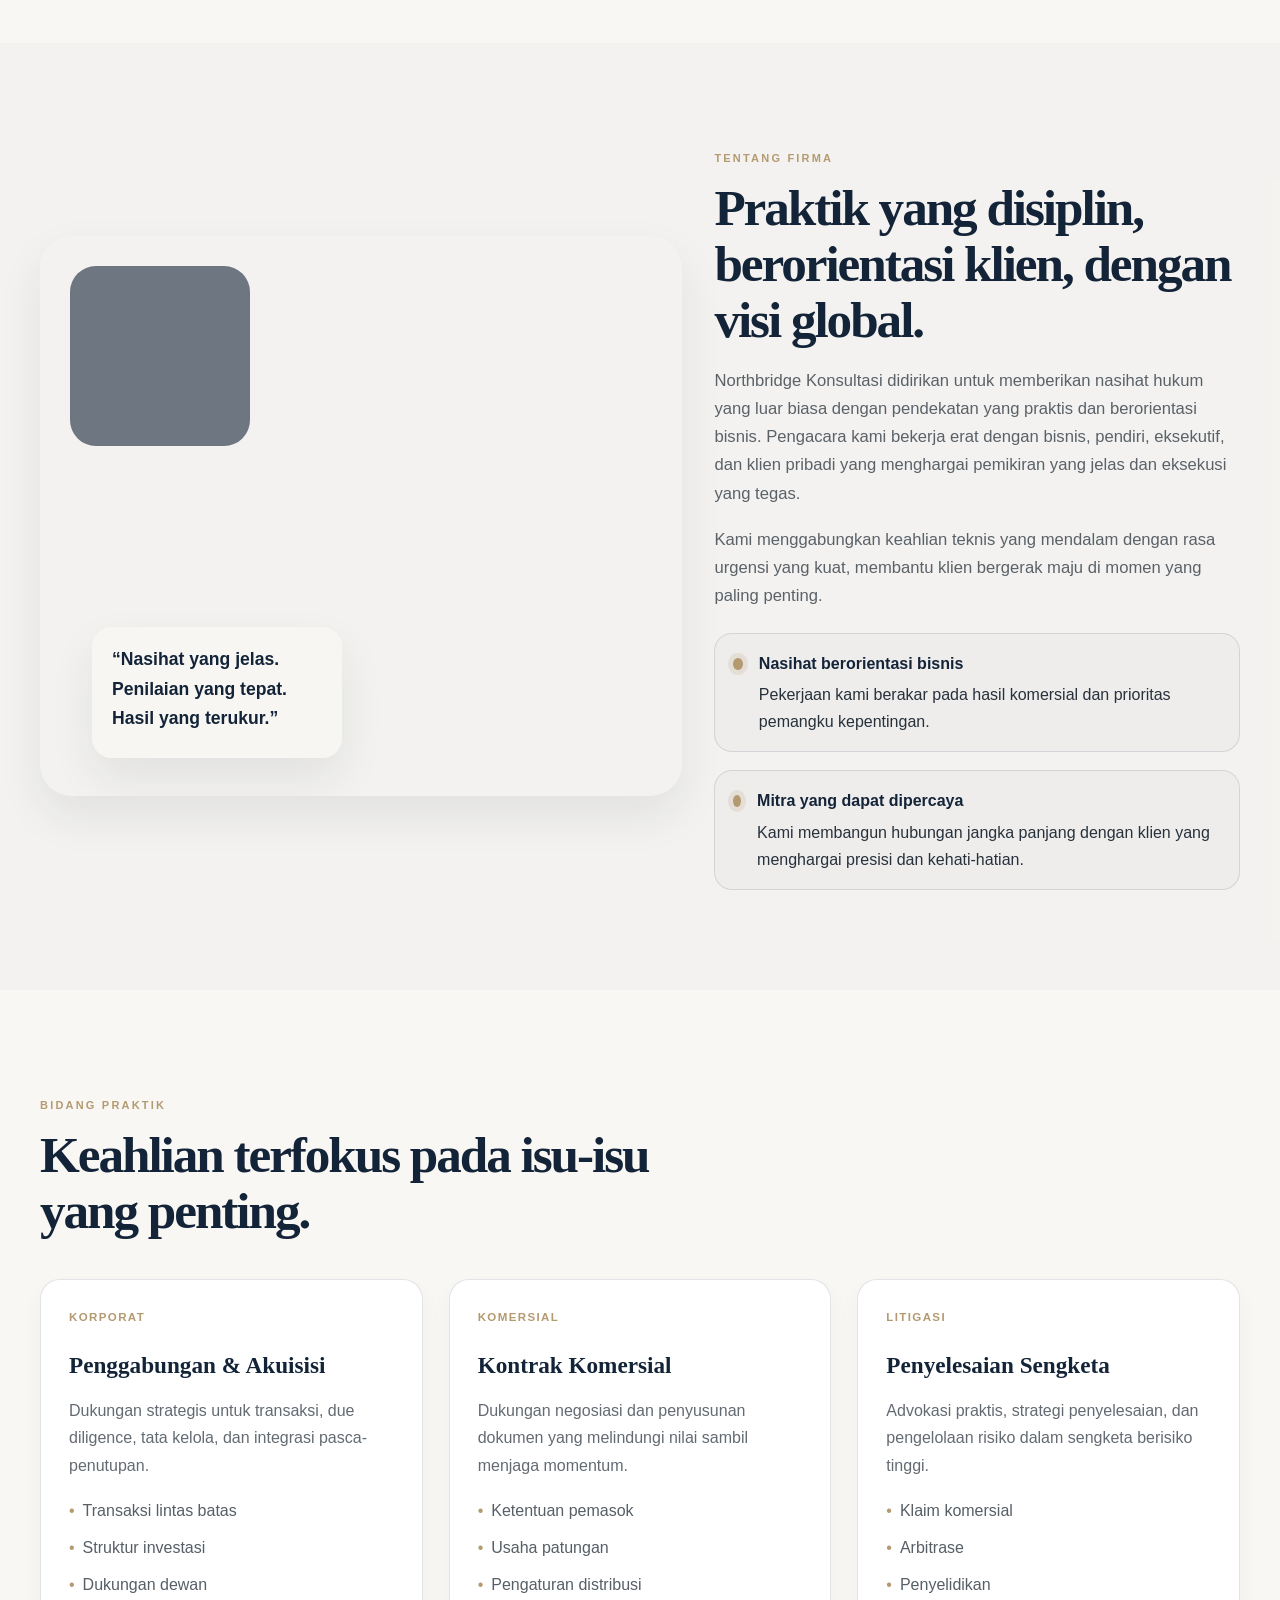
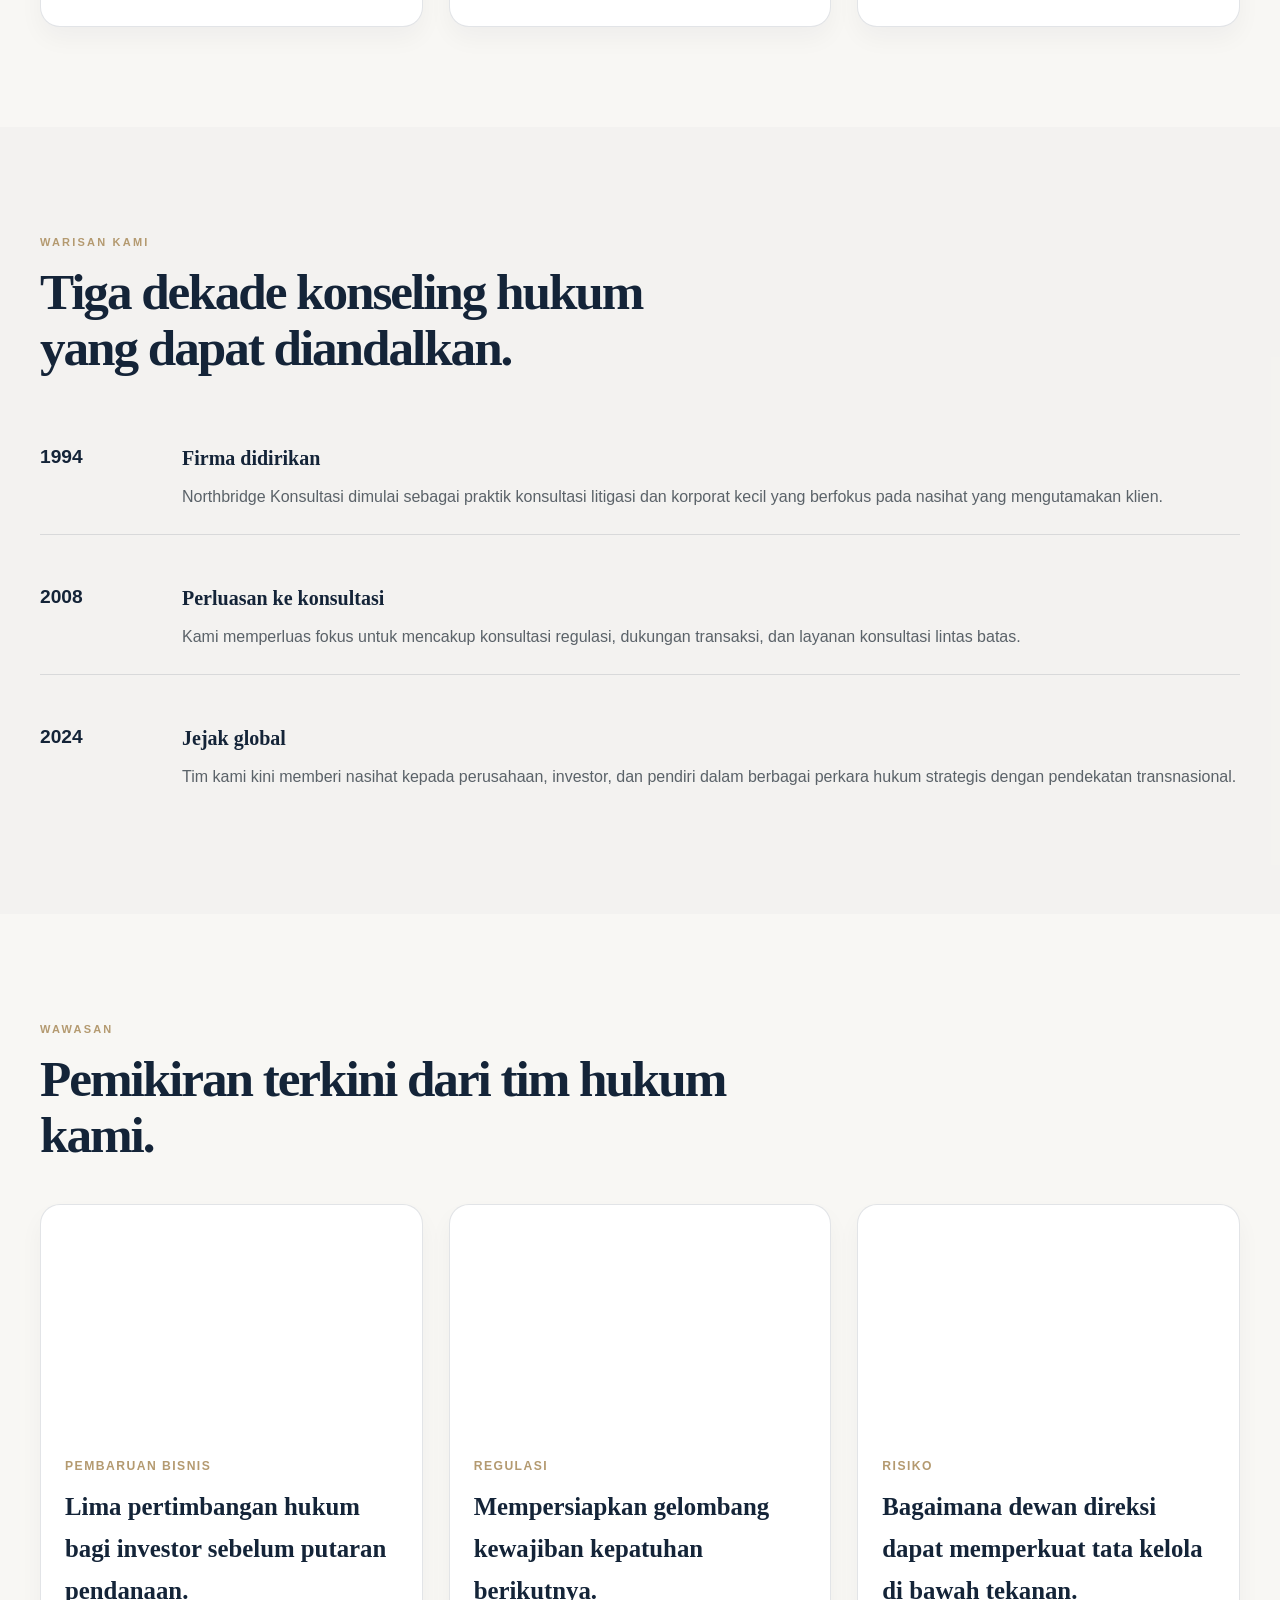
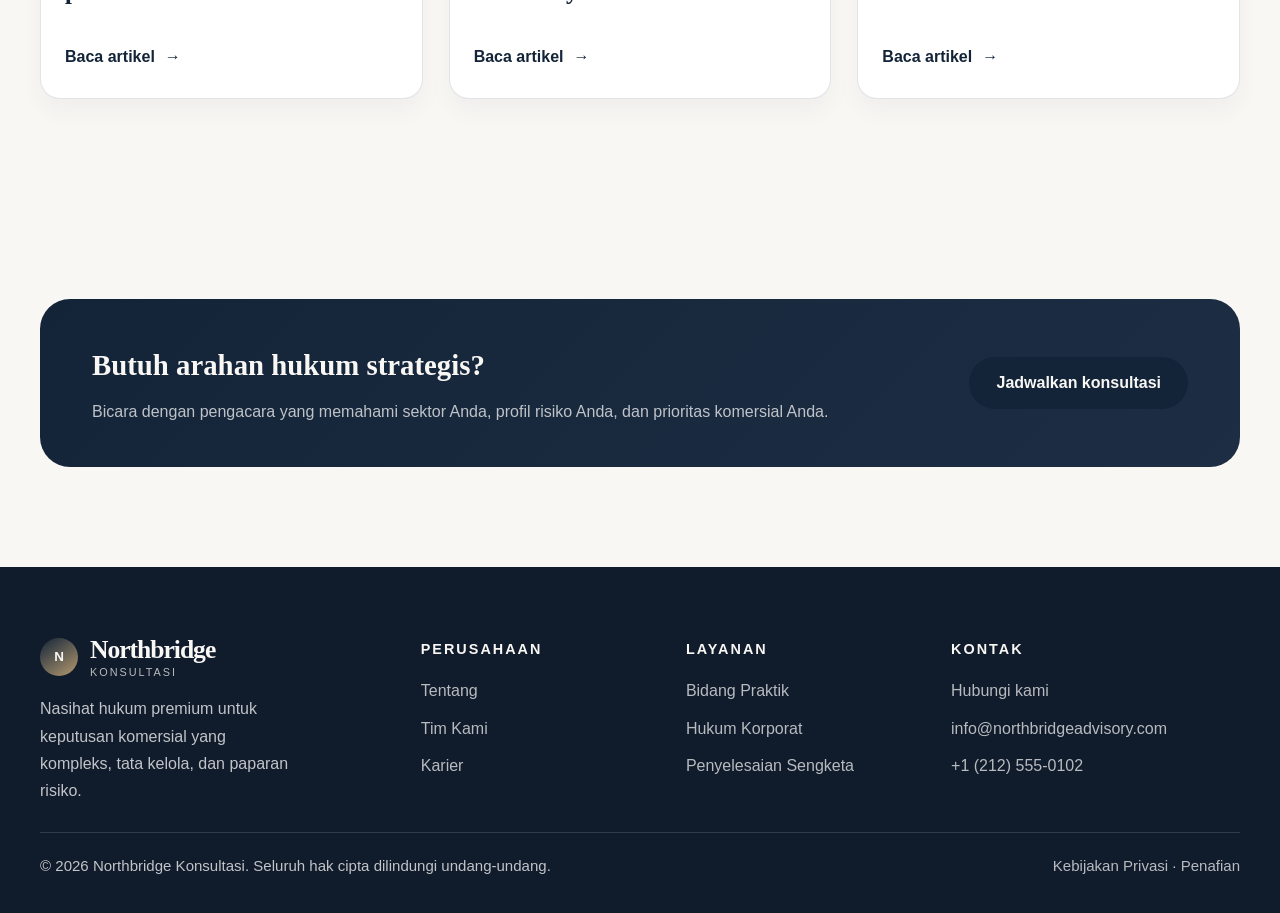
==== commit d60235f8: "file update" ====
--- a/index.html
+++ b/index.html
@@ -1,233 +1,342 @@
 <!DOCTYPE html>
-<html lang="en">
+<html lang="id">
 <head>
-    <meta charset="UTF-8">
-    <meta name="viewport" content="width=device-width, initial-scale=1.0">
-    <meta name="theme-color" content="#17232d">
-    <meta name="description" content="Aurel & Cole is an illustrative independent law firm focused on business, disputes, and private client counsel.">
-    <title>Aurel &amp; Cole — Counsel for what comes next</title>
-    <link rel="preconnect" href="https://fonts.googleapis.com">
-    <link rel="preconnect" href="https://fonts.gstatic.com" crossorigin>
-    <link href="https://fonts.googleapis.com/css2?family=DM+Sans:wght@400;500;600;700&family=Playfair+Display:wght@400;500;600&display=swap" rel="stylesheet">
-    <link rel="stylesheet" href="styles.css">
-    <script src="https://cdn.jsdelivr.net/npm/lucide@0.468.0/dist/umd/lucide.min.js" defer></script>
-    <script src="script.js" defer></script>
+  <meta charset="UTF-8">
+  <meta name="viewport" content="width=device-width, initial-scale=1.0">
+  <title>Northbridge Konsultasi | Hukum Korporat & Konsultasi Strategis</title>
+  <meta name="description" content="Northbridge Konsultasi adalah firma hukum internasional modern yang memberikan konsultasi hukum strategis di bidang bisnis, regulasi, dan penyelesaian sengketa.">
+  <link rel="stylesheet" href="assets/css/style.css">
+  <link rel="stylesheet" href="assets/css/components.css">
+  <link rel="stylesheet" href="assets/css/responsive.css">
 </head>
 <body>
-    <a class="skip-link" href="#main">Skip to content</a>
-
-    <header class="site-header" id="top">
-        <div class="header-inner">
-            <a class="wordmark" href="#top" aria-label="Aurel and Cole home">
-                <span class="wordmark-monogram" aria-hidden="true">A<span>&amp;</span>C</span>
-                <span class="wordmark-name">AUREL <span>&amp;</span> COLE</span>
-            </a>
-
-            <button class="menu-toggle" type="button" aria-expanded="false" aria-controls="primary-navigation">
-                <span class="menu-toggle-label">Menu</span>
-                <i data-lucide="menu" aria-hidden="true"></i>
-            </button>
-
-            <nav class="primary-navigation" id="primary-navigation" aria-label="Main navigation">
-                <a href="#firm">The firm</a>
-                <a href="#expertise">Expertise</a>
-                <a href="#approach">Our approach</a>
-                <a href="#insights">Perspectives</a>
-                <a class="nav-contact" href="#contact">Start a conversation <i data-lucide="arrow-up-right" aria-hidden="true"></i></a>
-            </nav>
-        </div>
-    </header>
-
-    <main id="main">
-        <section class="hero" aria-labelledby="hero-title">
-            <div class="hero-copy">
-                <p class="eyebrow"><span class="eyebrow-rule"></span> Independent counsel · New York &amp; beyond</p>
-                <h1 id="hero-title">Clarity for your <em>most consequential</em> decisions.</h1>
-                <p class="hero-description">Thoughtful legal counsel for people building, protecting, and moving forward with what matters.</p>
-                <div class="hero-actions">
-                    <a class="button button-light" href="#expertise">Explore our expertise <i data-lucide="arrow-up-right" aria-hidden="true"></i></a>
-                    <a class="text-link text-link-light" href="#firm">Meet the firm <i data-lucide="arrow-down-right" aria-hidden="true"></i></a>
-                </div>
-                <div class="hero-note">
-                    <span class="hero-note-mark" aria-hidden="true"></span>
-                    <span>Independent perspective.<br>Considered advice.</span>
-                </div>
-            </div>
-            <div class="hero-visual">
-                <img
-                    class="hero-image"
-                    src="https://images.unsplash.com/photo-1497366754035-f200968a6e72?auto=format&amp;fit=crop&amp;w=1500&amp;q=85"
-                    alt="Bright contemporary office interior with glass-walled meeting rooms"
-                    fetchpriority="high"
-                >
-                <div class="image-caption">
-                    <span>01 / 04</span>
-                    <span>Good counsel starts with perspective.</span>
-                </div>
-                <span class="hero-vertical-label">AUREL &amp; COLE&nbsp; — &nbsp;COUNSEL, CONSIDERED</span>
-            </div>
-            <div class="hero-index" aria-hidden="true"><span>01</span><span class="index-line"></span><span>04</span></div>
-        </section>
-
-        <section class="intro section-pad" id="firm" aria-labelledby="intro-title">
-            <div class="section-kicker reveal">
-                <span class="eyebrow-rule"></span>
-                <span>01 / A different kind of counsel</span>
-            </div>
-            <div class="intro-content reveal">
-                <h2 id="intro-title">The right advice changes <em>what’s possible.</em></h2>
-                <div class="intro-aside">
-                    <p>When the stakes are high, the details matter. We bring clear thinking, sound judgment, and a steady hand to the decisions that shape your business and your future.</p>
-                    <a class="text-link" href="#approach">Get to know us <i data-lucide="arrow-up-right" aria-hidden="true"></i></a>
-                </div>
-            </div>
-            <div class="intro-image-wrap reveal">
-                <img
-                    src="https://images.unsplash.com/photo-1486406146926-c627a92ad1ab?auto=format&amp;fit=crop&amp;w=1800&amp;q=85"
-                    alt="Modern glass-and-steel city architecture seen from below"
-                    loading="lazy"
-                >
-                <p>Perspective is built by seeing the whole picture.</p>
-            </div>
-        </section>
-
-        <section class="expertise section-pad" id="expertise" aria-labelledby="expertise-title">
-            <div class="expertise-heading reveal">
-                <div>
-                    <div class="section-kicker section-kicker-light">
-                        <span class="eyebrow-rule"></span>
-                        <span>02 / Where we focus</span>
-                    </div>
-                    <h2 id="expertise-title">Depth where it<br><em>makes a difference.</em></h2>
-                </div>
-                <p>Focused advice, shaped around the challenges and opportunities in front of you.</p>
-            </div>
-
-            <div class="practice-list">
-                <a class="practice-item reveal" href="#contact">
-                    <span class="practice-number">01</span>
-                    <span class="practice-name">Business &amp; transactions</span>
-                    <span class="practice-detail">Counsel for the decisions that move business forward.</span>
-                    <span class="practice-arrow"><i data-lucide="arrow-up-right" aria-hidden="true"></i></span>
-                </a>
-                <a class="practice-item reveal" href="#contact">
-                    <span class="practice-number">02</span>
-                    <span class="practice-name">Disputes &amp; resolution</span>
-                    <span class="practice-detail">A clear-eyed strategy when interests are at stake.</span>
-                    <span class="practice-arrow"><i data-lucide="arrow-up-right" aria-hidden="true"></i></span>
-                </a>
-                <a class="practice-item reveal" href="#contact">
-                    <span class="practice-number">03</span>
-                    <span class="practice-name">Private client</span>
-                    <span class="practice-detail">Thoughtful guidance for personal and family matters.</span>
-                    <span class="practice-arrow"><i data-lucide="arrow-up-right" aria-hidden="true"></i></span>
-                </a>
-                <a class="practice-item reveal" href="#contact">
-                    <span class="practice-number">04</span>
-                    <span class="practice-name">Real estate</span>
-                    <span class="practice-detail">Practical perspective across property and place.</span>
-                    <span class="practice-arrow"><i data-lucide="arrow-up-right" aria-hidden="true"></i></span>
-                </a>
-            </div>
-            <a class="text-link text-link-light expertise-link reveal" href="#contact">Discuss your matter <i data-lucide="arrow-up-right" aria-hidden="true"></i></a>
-        </section>
-
-        <section class="approach section-pad" id="approach" aria-labelledby="approach-title">
-            <div class="approach-image reveal">
-                <img
-                    src="https://images.unsplash.com/photo-1497366811353-6870744d04b2?auto=format&amp;fit=crop&amp;w=1100&amp;q=85"
-                    alt="Quiet, thoughtfully designed professional meeting space"
-                    loading="lazy"
-                >
-                <span class="image-index">A&amp;C&nbsp; / &nbsp;OUR APPROACH</span>
-            </div>
-            <div class="approach-copy reveal">
-                <div class="section-kicker">
-                    <span class="eyebrow-rule"></span>
-                    <span>03 / How we work</span>
-                </div>
-                <h2 id="approach-title">Good judgment.<br><em>No grandstanding.</em></h2>
-                <p class="approach-lead">The best legal work doesn’t add noise. It helps you see the issue, understand your options, and choose a way forward with confidence.</p>
-                <div class="principle-list">
-                    <div class="principle">
-                        <span>01</span>
-                        <div><h3>Listen before advising</h3><p>We start by understanding what matters to you—not just what’s on paper.</p></div>
-                    </div>
-                    <div class="principle">
-                        <span>02</span>
-                        <div><h3>Make complexity clear</h3><p>Direct communication and considered options, without unnecessary jargon.</p></div>
-                    </div>
-                    <div class="principle">
-                        <span>03</span>
-                        <div><h3>Stay close to the outcome</h3><p>Practical guidance shaped by the result you need to reach.</p></div>
-                    </div>
-                </div>
-            </div>
-        </section>
-
-        <section class="perspectives section-pad" id="insights" aria-labelledby="insights-title">
-            <div class="perspectives-top reveal">
-                <div>
-                    <div class="section-kicker">
-                        <span class="eyebrow-rule"></span>
-                        <span>04 / Perspectives</span>
-                    </div>
-                    <h2 id="insights-title">A little more <em>perspective.</em></h2>
-                </div>
-                <p>Questions worth asking. Ideas worth considering.</p>
-            </div>
-            <div class="insight-grid">
-                <article class="insight-card reveal">
-                    <div class="insight-meta"><span>Business</span><span>01</span></div>
-                    <h3>Before the deal: questions that shape a better negotiation</h3>
-                    <a href="#contact" aria-label="Ask us about preparing for a negotiation"><i data-lucide="arrow-up-right" aria-hidden="true"></i></a>
-                </article>
-                <article class="insight-card reveal">
-                    <div class="insight-meta"><span>Disputes</span><span>02</span></div>
-                    <h3>When a disagreement begins, the first steps matter</h3>
-                    <a href="#contact" aria-label="Ask us about early steps in a dispute"><i data-lucide="arrow-up-right" aria-hidden="true"></i></a>
-                </article>
-                <article class="insight-card reveal">
-                    <div class="insight-meta"><span>Private client</span><span>03</span></div>
-                    <h3>Planning ahead is an act of care</h3>
-                    <a href="#contact" aria-label="Ask us about planning for the future"><i data-lucide="arrow-up-right" aria-hidden="true"></i></a>
-                </article>
-            </div>
-        </section>
-
-        <section class="contact section-pad" id="contact" aria-labelledby="contact-title">
-            <div class="contact-mark" aria-hidden="true">A<span>&amp;</span>C</div>
-            <div class="contact-content reveal">
-                <div class="section-kicker section-kicker-light">
-                    <span class="eyebrow-rule"></span>
-                    <span>05 / Start a conversation</span>
-                </div>
-                <h2 id="contact-title">Let’s talk about <em>what’s next.</em></h2>
-                <p>Every matter starts with a conversation. Tell us what you’re considering and we’ll take it from there.</p>
-                <a class="button button-light" href="mailto:hello@example.com?subject=Legal%20consultation%20inquiry">Get in touch <i data-lucide="arrow-up-right" aria-hidden="true"></i></a>
-            </div>
-            <div class="contact-side reveal">
-                <span>For new inquiries</span>
-                <a href="mailto:hello@example.com">hello@example.com <i data-lucide="arrow-up-right" aria-hidden="true"></i></a>
-                <small>Replace this sample address before publishing.</small>
-            </div>
-        </section>
-    </main>
-
-    <footer class="site-footer">
-        <div class="footer-main">
-            <a class="wordmark wordmark-footer" href="#top" aria-label="Aurel and Cole, back to top">
-                <span class="wordmark-monogram" aria-hidden="true">A<span>&amp;</span>C</span>
-                <span class="wordmark-name">AUREL <span>&amp;</span> COLE</span>
-            </a>
-            <p>Independent perspective.<br>Considered advice.</p>
-            <a class="back-to-top" href="#top">Back to top <i data-lucide="arrow-up" aria-hidden="true"></i></a>
-        </div>
-        <div class="footer-bottom">
-            <span>© <span id="current-year"></span> Aurel &amp; Cole</span>
-            <span class="disclaimer">Illustrative website concept. Firm name, details, and contact information are placeholders.</span>
-            <span>Independent counsel · Considered advice</span>
-        </div>
-    </footer>
+  <header class="site-header">
+    <div class="container header-inner">
+      <a href="index.html" class="brand" aria-label="Northbridge Konsultasi home">
+        <span class="brand-mark">N</span>
+        <span class="brand-text">
+          <span class="brand-name">Northbridge</span>
+          <span class="brand-tag">Konsultasi</span>
+        </span>
+      </a>
+
+      <nav class="main-nav" aria-label="Main navigation">
+        <a href="index.html">Beranda</a>
+        <a href="pages/about.html">Tentang</a>
+        <a href="pages/practice-areas.html">Bidang Praktik</a>
+        <a href="pages/our-people.html">Tim Kami</a>
+        <a href="pages/insights.html">Wawasan</a>
+        <a href="pages/careers.html">Karier</a>
+        <a href="pages/contact.html">Kontak</a>
+      </nav>
+
+      <div class="header-actions">
+        <a class="btn btn-secondary" href="pages/contact.html">Jadwalkan Konsultasi</a>
+        <button class="menu-toggle" type="button" aria-label="Open navigation" aria-expanded="false">☰</button>
+      </div>
+    </div>
+  </header>
+
+  <main>
+    <section class="hero">
+      <div class="container">
+        <div class="hero-copy scroll-reveal">
+          <span class="eyebrow">Konseling strategis untuk keputusan kompleks</span>
+          <h1>Panduan hukum yang dapat diandalkan untuk bisnis modern.</h1>
+          <p>Northbridge Konsultasi membantu pendiri, investor, dewan direksi, dan lembaga menavigasi kompleksitas regulasi, risiko sengketa, dan transaksi berisiko tinggi dengan jelas dan percaya diri.</p>
+          <div class="hero-actions">
+            <a class="btn btn-primary" href="pages/contact.html">Bicara dengan tim kami</a>
+            <a class="btn btn-secondary" href="pages/practice-areas.html">Jelajahi layanan</a>
+          </div>
+        </div>
+
+        <aside class="hero-panel scroll-reveal">
+          <h3>Fokus kami</h3>
+          <ul class="panel-list">
+            <li><strong>Hukum korporat</strong><span>Transaksi</span></li>
+            <li><strong>Penyelesaian sengketa</strong><span>Litigasi</span></li>
+            <li><strong>Regulasi</strong><span>Kepatuhan</span></li>
+            <li><strong>Klien pribadi</strong><span>Konsultasi</span></li>
+          </ul>
+        </aside>
+      </div>
+    </section>
+
+    <section class="stats scroll-reveal">
+      <div class="container">
+        <div class="stats-grid">
+          <div class="stat-item">
+            <span class="stat-number">30+</span>
+            <span class="stat-label">Tahun pengalaman gabungan</span>
+          </div>
+          <div class="stat-item">
+            <span class="stat-number">1,200+</span>
+            <span class="stat-label">Perkara yang ditangani</span>
+          </div>
+          <div class="stat-item">
+            <span class="stat-number">40+</span>
+            <span class="stat-label">Industri yang dilayani</span>
+          </div>
+          <div class="stat-item">
+            <span class="stat-number">24/7</span>
+            <span class="stat-label">Responsivitas klien</span>
+          </div>
+        </div>
+      </div>
+    </section>
+
+    <section class="section">
+      <div class="container">
+        <div class="section-header scroll-reveal">
+          <span class="eyebrow">Apa yang kami lakukan</span>
+          <h2>Strategi hukum yang dirancang sesuai realitas bisnis.</h2>
+        </div>
+
+        <div class="grid-3">
+          <article class="card feature-card scroll-reveal">
+            <div class="card-icon">01</div>
+            <h3>Korporat & Komersial</h3>
+            <p>Kami memberikan nasihat mengenai transaksi kompleks, isu tata kelola, kontrak komersial, dan inisiatif pertumbuhan strategis.</p>
+            <a class="link-arrow" href="pages/practice-detail.html">Baca lebih lanjut</a>
+          </article>
+
+          <article class="card feature-card scroll-reveal">
+            <div class="card-icon">02</div>
+            <h3>Penyelesaian Sengketa</h3>
+            <p>Kami melindungi kepentingan klien dalam sengketa komersial, penyelidikan, negosiasi, dan konfrontasi regulasi.</p>
+            <a class="link-arrow" href="pages/practice-detail.html">Baca lebih lanjut</a>
+          </article>
+
+          <article class="card feature-card scroll-reveal">
+            <div class="card-icon">03</div>
+            <h3>Konsultan Regulasi</h3>
+            <p>Tim kami membantu klien menafsirkan kewajiban yang terus berkembang, mengelola risiko, dan menjaga ketahanan di berbagai yurisdiksi.</p>
+            <a class="link-arrow" href="pages/practice-detail.html">Baca lebih lanjut</a>
+          </article>
+        </div>
+      </div>
+    </section>
+
+    <section class="section" style="background: rgba(20,36,56,0.02);">
+      <div class="container about-layout">
+        <div class="about-image scroll-reveal">
+          <div class="quote">
+            <strong>“Nasihat yang jelas. Penilaian yang tepat. Hasil yang terukur.”</strong>
+          </div>
+        </div>
+
+        <div class="about-copy scroll-reveal">
+          <span class="eyebrow">Tentang firma</span>
+          <h2 style="margin:0 0 18px; color: var(--navy); font-family: Georgia, 'Times New Roman', serif; font-size: clamp(2.2rem, 4vw, 3.25rem); line-height:1.1; letter-spacing:-0.04em;">Praktik yang disiplin, berorientasi klien, dengan visi global.</h2>
+          <p>Northbridge Konsultasi didirikan untuk memberikan nasihat hukum yang luar biasa dengan pendekatan yang praktis dan berorientasi bisnis. Pengacara kami bekerja erat dengan bisnis, pendiri, eksekutif, dan klien pribadi yang menghargai pemikiran yang jelas dan eksekusi yang tegas.</p>
+          <p>Kami menggabungkan keahlian teknis yang mendalam dengan rasa urgensi yang kuat, membantu klien bergerak maju di momen yang paling penting.</p>
+
+          <div class="impact-list">
+            <div class="impact-item">
+              <span class="bullet"></span>
+              <div>
+                <strong style="display:block; color: var(--navy); margin-bottom: 4px;">Nasihat berorientasi bisnis</strong>
+                <span>Pekerjaan kami berakar pada hasil komersial dan prioritas pemangku kepentingan.</span>
+              </div>
+            </div>
+            <div class="impact-item">
+              <span class="bullet"></span>
+              <div>
+                <strong style="display:block; color: var(--navy); margin-bottom: 4px;">Mitra yang dapat dipercaya</strong>
+                <span>Kami membangun hubungan jangka panjang dengan klien yang menghargai presisi dan kehati-hatian.</span>
+              </div>
+            </div>
+          </div>
+        </div>
+      </div>
+    </section>
+
+    <section class="section">
+      <div class="container">
+        <div class="section-header scroll-reveal">
+          <span class="eyebrow">Bidang praktik</span>
+          <h2>Keahlian terfokus pada isu-isu yang penting.</h2>
+        </div>
+
+        <div class="practice-grid">
+          <article class="card practice-card scroll-reveal">
+            <span class="category-tag">Korporat</span>
+            <h3>Penggabungan & Akuisisi</h3>
+            <p>Dukungan strategis untuk transaksi, due diligence, tata kelola, dan integrasi pasca-penutupan.</p>
+            <ul>
+              <li>Transaksi lintas batas</li>
+              <li>Struktur investasi</li>
+              <li>Dukungan dewan</li>
+            </ul>
+          </article>
+
+          <article class="card practice-card scroll-reveal">
+            <span class="category-tag">Komersial</span>
+            <h3>Kontrak Komersial</h3>
+            <p>Dukungan negosiasi dan penyusunan dokumen yang melindungi nilai sambil menjaga momentum.</p>
+            <ul>
+              <li>Ketentuan pemasok</li>
+              <li>Usaha patungan</li>
+              <li>Pengaturan distribusi</li>
+            </ul>
+          </article>
+
+          <article class="card practice-card scroll-reveal">
+            <span class="category-tag">Litigasi</span>
+            <h3>Penyelesaian Sengketa</h3>
+            <p>Advokasi praktis, strategi penyelesaian, dan pengelolaan risiko dalam sengketa berisiko tinggi.</p>
+            <ul>
+              <li>Klaim komersial</li>
+              <li>Arbitrase</li>
+              <li>Penyelidikan</li>
+            </ul>
+          </article>
+        </div>
+      </div>
+    </section>
+
+    <section class="section" style="background: rgba(20,36,56,0.02);">
+      <div class="container">
+        <div class="section-header scroll-reveal">
+          <span class="eyebrow">Warisan kami</span>
+          <h2>Tiga dekade konseling hukum yang dapat diandalkan.</h2>
+        </div>
+
+        <div class="timeline scroll-reveal">
+          <div class="timeline-item">
+            <div class="timeline-year">1994</div>
+            <div class="timeline-copy">
+              <h3>Firma didirikan</h3>
+              <p>Northbridge Konsultasi dimulai sebagai praktik konsultasi litigasi dan korporat kecil yang berfokus pada nasihat yang mengutamakan klien.</p>
+            </div>
+          </div>
+
+          <div class="timeline-item">
+            <div class="timeline-year">2008</div>
+            <div class="timeline-copy">
+              <h3>Perluasan ke konsultasi</h3>
+              <p>Kami memperluas fokus untuk mencakup konsultasi regulasi, dukungan transaksi, dan layanan konsultasi lintas batas.</p>
+            </div>
+          </div>
+
+          <div class="timeline-item">
+            <div class="timeline-year">2024</div>
+            <div class="timeline-copy">
+              <h3>Jejak global</h3>
+              <p>Tim kami kini memberi nasihat kepada perusahaan, investor, dan pendiri dalam berbagai perkara hukum strategis dengan pendekatan transnasional.</p>
+            </div>
+          </div>
+        </div>
+      </div>
+    </section>
+
+    <section class="section">
+      <div class="container">
+        <div class="section-header scroll-reveal">
+          <span class="eyebrow">Wawasan</span>
+          <h2>Pemikiran terkini dari tim hukum kami.</h2>
+        </div>
+
+        <div class="insight-grid">
+          <article class="card insight-card scroll-reveal">
+            <div class="insight-image" style="background-image: url('https://images.unsplash.com/photo-1552664730-d307ca884978?auto=format&fit=crop&w=900&q=80');"></div>
+            <div class="insight-content">
+              <span class="insight-meta">Pembaruan Bisnis</span>
+              <h3>Lima pertimbangan hukum bagi investor sebelum putaran pendanaan.</h3>
+              <a class="link-arrow" href="pages/article-detail.html">Baca artikel</a>
+            </div>
+          </article>
+
+          <article class="card insight-card scroll-reveal">
+            <div class="insight-image" style="background-image: url('https://images.unsplash.com/photo-1507679799987-c73779587ccf?auto=format&fit=crop&w=900&q=80');"></div>
+            <div class="insight-content">
+              <span class="insight-meta">Regulasi</span>
+              <h3>Mempersiapkan gelombang kewajiban kepatuhan berikutnya.</h3>
+              <a class="link-arrow" href="pages/article-detail.html">Baca artikel</a>
+            </div>
+          </article>
+
+          <article class="card insight-card scroll-reveal">
+            <div class="insight-image" style="background-image: url('https://images.unsplash.com/photo-1521737604893-d14cc237f11d?auto=format&fit=crop&w=900&q=80');"></div>
+            <div class="insight-content">
+              <span class="insight-meta">Risiko</span>
+              <h3>Bagaimana dewan direksi dapat memperkuat tata kelola di bawah tekanan.</h3>
+              <a class="link-arrow" href="pages/article-detail.html">Baca artikel</a>
+            </div>
+          </article>
+        </div>
+      </div>
+    </section>
+
+    <section class="section">
+      <div class="container">
+        <div class="cta-band scroll-reveal">
+          <div>
+            <h3>Butuh arahan hukum strategis?</h3>
+            <p>Bicara dengan pengacara yang memahami sektor Anda, profil risiko Anda, dan prioritas komersial Anda.</p>
+          </div>
+          <a class="btn btn-primary" href="pages/contact.html">Jadwalkan konsultasi</a>
+        </div>
+      </div>
+    </section>
+  </main>
+
+  <footer class="footer">
+    <div class="container">
+      <div class="footer-grid">
+        <div class="footer-brand">
+          <a href="index.html" class="brand" aria-label="Northbridge home">
+            <span class="brand-mark">N</span>
+            <span class="brand-text">
+              <span class="brand-name" style="color: var(--white);">Northbridge</span>
+              <span class="brand-tag" style="color: rgba(255,255,255,0.7);">Konsultasi</span>
+            </span>
+          </a>
+          <p style="margin: 18px 0 0; max-width: 260px; color: rgba(255,255,255,0.74);">Nasihat hukum premium untuk keputusan komersial yang kompleks, tata kelola, dan paparan risiko.</p>
+        </div>
+
+        <div>
+          <h4>Perusahaan</h4>
+          <ul>
+            <li><a href="pages/about.html">Tentang</a></li>
+            <li><a href="pages/our-people.html">Tim Kami</a></li>
+            <li><a href="pages/careers.html">Karier</a></li>
+          </ul>
+        </div>
+
+        <div>
+          <h4>Layanan</h4>
+          <ul>
+            <li><a href="pages/practice-areas.html">Bidang Praktik</a></li>
+            <li><a href="pages/practice-detail.html">Hukum Korporat</a></li>
+            <li><a href="pages/practice-detail.html">Penyelesaian Sengketa</a></li>
+          </ul>
+        </div>
+
+        <div>
+          <h4>Kontak</h4>
+          <ul>
+            <li><a href="pages/contact.html">Hubungi kami</a></li>
+            <li><a href="mailto:info@northbridgeadvisory.com">info@northbridgeadvisory.com</a></li>
+            <li><a href="tel:+12125550102">+1 (212) 555-0102</a></li>
+          </ul>
+        </div>
+      </div>
+
+      <div class="footer-bottom">
+        <span>© <span data-current-year></span> Northbridge Konsultasi. Seluruh hak cipta dilindungi undang-undang.</span>
+        <div>
+          <a href="pages/privacy-policy.html">Kebijakan Privasi</a>
+          <span> · </span>
+          <a href="pages/disclaimer.html">Penafian</a>
+        </div>
+      </div>
+    </div>
+  </footer>
+
+  <script src="assets/js/main.js"></script>
+  <script src="assets/js/navigation.js"></script>
+  <script src="assets/js/interactions.js"></script>
+  <script src="assets/js/forms.js"></script>
 </body>
-</html>+</html>
--- a/assets/css/style.css
+++ b/assets/css/style.css
@@ -0,0 +1,1135 @@
+:root {
+  --navy: #142438;
+  --navy-deep: #0d1b2a;
+  --charcoal: #22272d;
+  --gold: #b49a70;
+  --gold-soft: #d9cab0;
+  --white: #f8f7f4;
+  --mist: #eef1f4;
+  --stone: #c9cfd6;
+  --text: #27313b;
+  --line: rgba(20, 36, 56, 0.12);
+  --shadow: 0 20px 45px rgba(20, 36, 56, 0.08);
+  --radius: 20px;
+  --container: 1200px;
+}
+
+* { box-sizing: border-box; }
+
+html {
+  scroll-behavior: smooth;
+}
+
+body {
+  margin: 0;
+  background: var(--white);
+  color: var(--text);
+  font-family: "Segoe UI", sans-serif;
+  line-height: 1.7;
+}
+
+a {
+  color: inherit;
+  text-decoration: none;
+}
+
+img {
+  max-width: 100%;
+  display: block;
+}
+
+button, input, textarea, select {
+  font: inherit;
+}
+
+.container {
+  width: min(var(--container), calc(100% - 36px));
+  margin: 0 auto;
+}
+
+.section {
+  padding: 100px 0;
+}
+
+.eyebrow {
+  display: inline-block;
+  color: var(--gold);
+  letter-spacing: 0.2em;
+  text-transform: uppercase;
+  font-size: 11px;
+  font-weight: 700;
+  margin-bottom: 12px;
+}
+
+.section-header {
+  max-width: 700px;
+  margin-bottom: 40px;
+}
+
+.section-header h2 {
+  margin: 0 0 18px;
+  font-family: Georgia, "Times New Roman", serif;
+  color: var(--navy);
+  font-size: clamp(2.1rem, 4vw, 3.25rem);
+  line-height: 1.1;
+  letter-spacing: -0.04em;
+}
+
+.section-header p {
+  margin: 0;
+  color: rgba(39, 49, 59, 0.78);
+  font-size: 1.05rem;
+}
+
+.btn {
+  display: inline-flex;
+  align-items: center;
+  justify-content: center;
+  gap: 10px;
+  min-height: 52px;
+  padding: 0 26px;
+  border-radius: 999px;
+  font-weight: 700;
+  border: 1px solid transparent;
+  transition: 0.25s ease;
+  cursor: pointer;
+}
+
+.btn-primary {
+  background: var(--navy);
+  color: var(--white);
+}
+
+.btn-primary:hover {
+  background: var(--navy-deep);
+  transform: translateY(-1px);
+}
+
+.btn-secondary {
+  background: transparent;
+  border-color: rgba(20, 36, 56, 0.18);
+  color: var(--navy);
+}
+
+.btn-secondary:hover {
+  border-color: var(--navy);
+  background: rgba(20, 36, 56, 0.03);
+}
+
+.btn-ghost {
+  background: transparent;
+  color: var(--navy);
+  border-color: rgba(20, 36, 56, 0.2);
+}
+
+.site-header {
+  position: sticky;
+  top: 0;
+  z-index: 30;
+  background: rgba(248, 247, 244, 0.88);
+  backdrop-filter: blur(14px);
+  border-bottom: 1px solid rgba(20, 36, 56, 0.08);
+}
+
+.header-inner {
+  display: flex;
+  align-items: center;
+  justify-content: space-between;
+  min-height: 88px;
+}
+
+.brand {
+  display: flex;
+  align-items: center;
+  gap: 12px;
+}
+
+.brand-mark {
+  width: 38px;
+  height: 38px;
+  border-radius: 50%;
+  background: linear-gradient(145deg, var(--navy) 0%, var(--gold) 100%);
+  color: var(--white);
+  display: grid;
+  place-items: center;
+  font-size: 0.84rem;
+  font-weight: 800;
+}
+
+.brand-text {
+  display: flex;
+  flex-direction: column;
+  line-height: 1;
+}
+
+.brand-name {
+  font-family: Georgia, "Times New Roman", serif;
+  font-size: 1.6rem;
+  font-weight: 700;
+  color: var(--navy);
+  letter-spacing: -0.04em;
+}
+
+.brand-tag {
+  font-size: 0.68rem;
+  text-transform: uppercase;
+  letter-spacing: 0.18em;
+  color: rgba(20, 36, 56, 0.7);
+  margin-top: 4px;
+}
+
+.main-nav {
+  display: flex;
+  align-items: center;
+  gap: 28px;
+}
+
+.main-nav a {
+  position: relative;
+  color: var(--navy);
+  font-size: 0.92rem;
+  font-weight: 600;
+  letter-spacing: 0.02em;
+}
+
+.main-nav a::after {
+  content: "";
+  position: absolute;
+  left: 0;
+  bottom: -8px;
+  width: 100%;
+  height: 2px;
+  background: var(--gold);
+  transform: scaleX(0);
+  transform-origin: left;
+  transition: transform 0.25s ease;
+}
+
+.main-nav a:hover::after,
+.main-nav a.active::after {
+  transform: scaleX(1);
+}
+
+.header-actions {
+  display: flex;
+  align-items: center;
+  gap: 12px;
+}
+
+.menu-toggle {
+  display: none;
+  width: 48px;
+  height: 48px;
+  border: 1px solid rgba(20, 36, 56, 0.12);
+  border-radius: 50%;
+  background: transparent;
+  color: var(--navy);
+  font-size: 1.4rem;
+  cursor: pointer;
+}
+
+.hero {
+  position: relative;
+  min-height: 760px;
+  display: grid;
+  align-items: center;
+  background: linear-gradient(90deg, rgba(9, 17, 28, 0.72), rgba(9, 17, 28, 0.32)),
+    url("https://images.unsplash.com/photo-1522202176988-66273c2fd55f?auto=format&fit=crop&w=1600&q=80") center/cover no-repeat;
+}
+
+.hero .container {
+  display: grid;
+  grid-template-columns: 1.2fr 0.8fr;
+  gap: 32px;
+  align-items: end;
+}
+
+.hero-copy {
+  padding: 90px 0 100px;
+  max-width: 690px;
+}
+
+.hero-copy .eyebrow {
+  color: var(--gold-soft);
+}
+
+.hero-copy h1 {
+  margin: 0;
+  color: var(--white);
+  font-family: Georgia, "Times New Roman", serif;
+  font-size: clamp(3.2rem, 5vw, 5.7rem);
+  line-height: 0.98;
+  letter-spacing: -0.06em;
+}
+
+.hero-copy p {
+  margin: 22px 0 28px;
+  color: rgba(255,255,255,0.75);
+  max-width: 620px;
+  font-size: 1.08rem;
+}
+
+.hero-actions {
+  display: flex;
+  flex-wrap: wrap;
+  gap: 16px;
+}
+
+.hero-panel {
+  margin-left: auto;
+  width: min(100%, 420px);
+  background: rgba(248, 247, 244, 0.96);
+  border: 1px solid rgba(255,255,255,0.2);
+  border-radius: 28px;
+  padding: 28px;
+  box-shadow: var(--shadow);
+}
+
+.hero-panel h3 {
+  margin: 0 0 18px;
+  color: var(--navy);
+  font-size: 1.5rem;
+  font-family: Georgia, "Times New Roman", serif;
+}
+
+.panel-list {
+  display: grid;
+  gap: 12px;
+  margin: 0;
+  padding: 0;
+  list-style: none;
+}
+
+.panel-list li {
+  display: flex;
+  justify-content: space-between;
+  gap: 14px;
+  align-items: center;
+  padding: 14px 0;
+  border-bottom: 1px solid var(--line);
+  color: var(--navy);
+}
+
+.panel-list li:last-child {
+  border-bottom: 0;
+}
+
+.panel-list strong {
+  font-weight: 700;
+}
+
+.panel-list span {
+  color: rgba(20, 36, 56, 0.65);
+  font-size: 0.94rem;
+}
+
+.stats {
+  margin-top: -58px;
+  position: relative;
+  z-index: 2;
+}
+
+.stats-grid {
+  display: grid;
+  grid-template-columns: repeat(4, 1fr);
+  background: #fff;
+  border: 1px solid var(--line);
+  border-radius: 28px;
+  box-shadow: var(--shadow);
+  overflow: hidden;
+}
+
+.stat-item {
+  padding: 30px 24px;
+  border-right: 1px solid var(--line);
+  text-align: center;
+}
+
+.stat-item:last-child {
+  border-right: 0;
+}
+
+.stat-number {
+  display: block;
+  font-size: clamp(2rem, 2vw, 2.6rem);
+  font-weight: 800;
+  color: var(--navy);
+  line-height: 1;
+  margin-bottom: 8px;
+}
+
+.stat-label {
+  color: rgba(20, 36, 56, 0.72);
+  font-size: 0.94rem;
+}
+
+.grid-3,
+.grid-2,
+.grid-4 {
+  display: grid;
+  gap: 28px;
+}
+
+.grid-3 {
+  grid-template-columns: repeat(3, minmax(0, 1fr));
+}
+
+.grid-2 {
+  grid-template-columns: repeat(2, minmax(0, 1fr));
+}
+
+.grid-4 {
+  grid-template-columns: repeat(4, minmax(0, 1fr));
+}
+
+.card {
+  background: #fff;
+  border: 1px solid var(--line);
+  border-radius: var(--radius);
+  box-shadow: 0 12px 24px rgba(20,36,56,0.04);
+}
+
+.feature-card,
+.practice-card,
+.insight-card,
+.person-card,
+.value-card {
+  padding: 28px;
+}
+
+.feature-card {
+  position: relative;
+  overflow: hidden;
+}
+
+.feature-card::before {
+  content: "";
+  position: absolute;
+  inset: auto -40px -40px auto;
+  width: 140px;
+  height: 140px;
+  border-radius: 50%;
+  background: rgba(180,154,112,0.13);
+}
+
+.card-icon {
+  width: 52px;
+  height: 52px;
+  border-radius: 14px;
+  background: rgba(180,154,112,0.12);
+  display: grid;
+  place-items: center;
+  margin-bottom: 18px;
+  color: var(--navy);
+  font-weight: 800;
+}
+
+.card h3,
+.practice-card h3,
+.insight-card h3,
+.person-card h3,
+.value-card h3 {
+  margin: 0 0 12px;
+  color: var(--navy);
+  font-size: 1.45rem;
+  font-family: Georgia, "Times New Roman", serif;
+}
+
+.card p,
+.practice-card p,
+.insight-card p,
+.person-card p,
+.value-card p {
+  margin: 0;
+  color: rgba(39,49,59,0.72);
+}
+
+.link-arrow {
+  display: inline-flex;
+  align-items: center;
+  gap: 10px;
+  margin-top: 18px;
+  font-weight: 700;
+  color: var(--navy);
+}
+
+.link-arrow::after {
+  content: "→";
+  transition: transform 0.2s ease;
+}
+
+.link-arrow:hover::after {
+  transform: translateX(4px);
+}
+
+.about-layout {
+  display: grid;
+  grid-template-columns: 1.1fr 0.9fr;
+  gap: 32px;
+  align-items: center;
+}
+
+.about-image {
+  position: relative;
+  min-height: 560px;
+  border-radius: 32px;
+  overflow: hidden;
+  background: url("https://images.unsplash.com/photo-1556157382-97eda2d62296?auto=format&fit=crop&w=900&q=80") center/cover no-repeat;
+  box-shadow: var(--shadow);
+}
+
+.about-image::before {
+  content: "";
+  position: absolute;
+  inset: 30px auto auto 30px;
+  width: 180px;
+  height: 180px;
+  border-radius: 26px;
+  background: rgba(20, 36, 56, 0.6);
+  backdrop-filter: blur(4px);
+  display: grid;
+  place-items: center;
+}
+
+.about-image .quote {
+  position: absolute;
+  left: 52px;
+  bottom: 38px;
+  background: rgba(248,247,244,0.94);
+  border-radius: 20px;
+  padding: 18px 20px;
+  max-width: 250px;
+  box-shadow: var(--shadow);
+}
+
+.quote strong {
+  display: block;
+  color: var(--navy);
+  font-size: 1.1rem;
+  margin-bottom: 6px;
+}
+
+.about-copy p {
+  margin: 0 0 18px;
+  color: rgba(39,49,59,0.75);
+  font-size: 1.04rem;
+}
+
+.impact-list {
+  display: grid;
+  gap: 18px;
+  margin-top: 22px;
+}
+
+.impact-item {
+  display: flex;
+  gap: 16px;
+  align-items: flex-start;
+  padding: 16px 18px;
+  background: rgba(20,36,56,0.02);
+  border: 1px solid var(--line);
+  border-radius: 18px;
+}
+
+.impact-item .bullet {
+  width: 12px;
+  height: 12px;
+  margin-top: 8px;
+  border-radius: 50%;
+  background: var(--gold);
+  box-shadow: 0 0 0 5px rgba(180,154,112,0.18);
+}
+
+.practice-grid {
+  display: grid;
+  grid-template-columns: repeat(3, minmax(0, 1fr));
+  gap: 26px;
+}
+
+.practice-card {
+  min-height: 300px;
+  display: flex;
+  flex-direction: column;
+}
+
+.category-tag {
+  margin-bottom: 18px;
+  color: var(--gold);
+  text-transform: uppercase;
+  letter-spacing: 0.12em;
+  font-size: 0.72rem;
+  font-weight: 700;
+}
+
+.practice-card ul {
+  list-style: none;
+  padding: 0;
+  margin: 18px 0 0;
+  display: grid;
+  gap: 10px;
+  color: rgba(39,49,59,0.78);
+}
+
+.practice-card li::before {
+  content: "•";
+  color: var(--gold);
+  margin-right: 8px;
+}
+
+.timeline {
+  display: grid;
+  gap: 22px;
+}
+
+.timeline-item {
+  display: grid;
+  grid-template-columns: 120px 1fr;
+  gap: 22px;
+  align-items: start;
+  padding: 24px 0;
+  border-bottom: 1px solid var(--line);
+}
+
+.timeline-item:last-child {
+  border-bottom: 0;
+}
+
+.timeline-year {
+  font-size: 1.2rem;
+  font-weight: 800;
+  color: var(--navy);
+}
+
+.timeline-copy h3 {
+  margin: 0 0 8px;
+  color: var(--navy);
+  font-size: 1.25rem;
+  font-family: Georgia, "Times New Roman", serif;
+}
+
+.timeline-copy p {
+  margin: 0;
+  color: rgba(39,49,59,0.75);
+}
+
+.insight-grid {
+  display: grid;
+  grid-template-columns: repeat(3, minmax(0, 1fr));
+  gap: 26px;
+}
+
+.insight-card {
+  overflow: hidden;
+  padding: 0;
+}
+
+.insight-image {
+  height: 220px;
+  background-size: cover;
+  background-position: center;
+}
+
+.insight-content {
+  padding: 26px 24px 28px;
+}
+
+.insight-meta {
+  display: inline-block;
+  margin-bottom: 10px;
+  font-size: 0.76rem;
+  text-transform: uppercase;
+  letter-spacing: 0.12em;
+  color: var(--gold);
+  font-weight: 700;
+}
+
+.insight-card h3 {
+  font-size: 1.55rem;
+}
+
+.cta-band {
+  background: linear-gradient(135deg, var(--navy), #1d2d43);
+  color: var(--white);
+  border-radius: 30px;
+  padding: 42px 52px;
+  display: flex;
+  align-items: center;
+  justify-content: space-between;
+  gap: 24px;
+}
+
+.cta-band h3 {
+  margin: 0 0 8px;
+  color: var(--white);
+  font-size: clamp(1.8rem, 2vw, 2.7rem);
+  font-family: Georgia, "Times New Roman", serif;
+}
+
+.cta-band p {
+  margin: 0;
+  color: rgba(255,255,255,0.72);
+}
+
+.page-hero {
+  padding: 90px 0 72px;
+  background: linear-gradient(90deg, rgba(20,36,56,0.92), rgba(20,36,56,0.7)),
+    url("https://images.unsplash.com/photo-1589829545856-d10d557cf95f?auto=format&fit=crop&w=1600&q=80") center/cover no-repeat;
+}
+
+.page-hero .container {
+  max-width: 760px;
+}
+
+.page-hero h1 {
+  margin: 0 0 16px;
+  color: var(--white);
+  font-family: Georgia, "Times New Roman", serif;
+  font-size: clamp(2.5rem, 4vw, 4.25rem);
+  line-height: 1.05;
+  letter-spacing: -0.05em;
+}
+
+.page-hero p {
+  margin: 0;
+  color: rgba(255,255,255,0.75);
+  font-size: 1.05rem;
+}
+
+.content-panel {
+  background: #fff;
+  border: 1px solid var(--line);
+  border-radius: 28px;
+  padding: 34px;
+  box-shadow: 0 12px 26px rgba(20, 36, 56, 0.04);
+}
+
+.people-grid {
+  display: grid;
+  grid-template-columns: repeat(3, minmax(0, 1fr));
+  gap: 26px;
+}
+
+.person-card {
+  overflow: hidden;
+  padding: 0;
+}
+
+.person-photo {
+  height: 300px;
+  background-size: cover;
+  background-position: center;
+}
+
+.person-info {
+  padding: 24px 22px 26px;
+}
+
+.person-role {
+  display: inline-block;
+  margin-bottom: 10px;
+  color: var(--gold);
+  font-size: 0.72rem;
+  text-transform: uppercase;
+  letter-spacing: 0.12em;
+  font-weight: 700;
+}
+
+.leadership-grid {
+  display: grid;
+  grid-template-columns: repeat(2, minmax(0, 1fr));
+  gap: 32px;
+}
+
+.profile-layout {
+  display: grid;
+  grid-template-columns: 360px 1fr;
+  gap: 32px;
+  align-items: start;
+}
+
+.profile-card {
+  background: #fff;
+  border: 1px solid var(--line);
+  border-radius: 26px;
+  overflow: hidden;
+  box-shadow: 0 12px 28px rgba(20,36,56,0.04);
+}
+
+.profile-photo {
+  height: 420px;
+  background-size: cover;
+  background-position: center;
+}
+
+.profile-body {
+  padding: 24px 22px 28px;
+}
+
+.profile-body h3 {
+  margin: 0 0 10px;
+  color: var(--navy);
+  font-family: Georgia, "Times New Roman", serif;
+  font-size: 2rem;
+}
+
+.profile-body .role {
+  color: var(--gold);
+  font-weight: 700;
+  letter-spacing: 0.08em;
+  text-transform: uppercase;
+  font-size: 0.76rem;
+}
+
+.profile-body p {
+  margin: 18px 0;
+  color: rgba(39,49,59,0.75);
+}
+
+.credentials {
+  display: grid;
+  gap: 10px;
+  margin-top: 20px;
+  padding: 0;
+  list-style: none;
+}
+
+.credentials li {
+  padding: 12px 0;
+  border-bottom: 1px solid var(--line);
+  color: var(--navy);
+}
+
+.credentials li:last-child {
+  border-bottom: 0;
+}
+
+.article-layout {
+  display: grid;
+  grid-template-columns: 1.2fr 0.8fr;
+  gap: 32px;
+}
+
+.article-main {
+  background: #fff;
+  border: 1px solid var(--line);
+  border-radius: 28px;
+  overflow: hidden;
+}
+
+.article-hero {
+  height: 360px;
+  background-size: cover;
+  background-position: center;
+}
+
+.article-body {
+  padding: 34px;
+}
+
+.article-body h2 {
+  margin: 0 0 16px;
+  color: var(--navy);
+  font-family: Georgia, "Times New Roman", serif;
+  font-size: clamp(2rem, 3vw, 2.8rem);
+  line-height: 1.15;
+}
+
+.article-body p {
+  margin: 0 0 18px;
+  color: rgba(39,49,59,0.76);
+}
+
+.sidebar-card {
+  background: #fff;
+  border: 1px solid var(--line);
+  border-radius: 24px;
+  padding: 26px;
+  box-shadow: 0 8px 24px rgba(20,36,56,0.04);
+}
+
+.sidebar-card h3 {
+  margin: 0 0 18px;
+  color: var(--navy);
+  font-size: 1.3rem;
+  font-family: Georgia, "Times New Roman", serif;
+}
+
+.related-list {
+  list-style: none;
+  padding: 0;
+  margin: 0;
+  display: grid;
+  gap: 14px;
+}
+
+.related-list a {
+  display: block;
+  color: var(--navy);
+  font-weight: 600;
+  border-bottom: 1px solid var(--line);
+  padding-bottom: 12px;
+}
+
+.related-list li:last-child a {
+  border-bottom: 0;
+  padding-bottom: 0;
+}
+
+.contact-layout {
+  display: grid;
+  grid-template-columns: 0.95fr 1.05fr;
+  gap: 30px;
+}
+
+.contact-info {
+  background: linear-gradient(180deg, #162b42, #101c2d);
+  color: var(--white);
+  border-radius: 28px;
+  padding: 34px;
+}
+
+.contact-info h3 {
+  margin: 0 0 14px;
+  font-size: 2rem;
+  font-family: Georgia, "Times New Roman", serif;
+}
+
+.contact-list {
+  list-style: none;
+  margin: 26px 0 0;
+  padding: 0;
+  display: grid;
+  gap: 16px;
+}
+
+.contact-list li {
+  display: flex;
+  gap: 12px;
+  align-items: flex-start;
+  color: rgba(255,255,255,0.78);
+}
+
+.form-grid {
+  display: grid;
+  grid-template-columns: repeat(2, minmax(0, 1fr));
+  gap: 20px;
+}
+
+.field {
+  display: grid;
+  gap: 10px;
+}
+
+.field.full {
+  grid-column: 1 / -1;
+}
+
+.field label {
+  font-size: 0.86rem;
+  font-weight: 700;
+  color: var(--navy);
+  letter-spacing: 0.04em;
+  text-transform: uppercase;
+}
+
+.field input,
+.field textarea,
+.field select {
+  width: 100%;
+  border: 1px solid rgba(20,36,56,0.12);
+  border-radius: 14px;
+  background: #fff;
+  padding: 14px 16px;
+  color: var(--navy);
+}
+
+.field textarea {
+  min-height: 160px;
+  resize: vertical;
+}
+
+.careers-list {
+  display: grid;
+  gap: 22px;
+}
+
+.job-card {
+  padding: 28px;
+  border: 1px solid var(--line);
+  border-radius: 24px;
+  background: #fff;
+}
+
+.job-card h3 {
+  margin: 0 0 8px;
+  font-family: Georgia, "Times New Roman", serif;
+  color: var(--navy);
+  font-size: 1.7rem;
+}
+
+.job-meta {
+  display: flex;
+  flex-wrap: wrap;
+  gap: 18px;
+  color: rgba(39,49,59,0.72);
+  margin-bottom: 12px;
+}
+
+.policy-content {
+  font-size: 1.02rem;
+  color: rgba(39,49,59,0.8);
+}
+
+.policy-content h2,
+.policy-content h3 {
+  color: var(--navy);
+  font-family: Georgia, "Times New Roman", serif;
+}
+
+.footer {
+  padding: 70px 0 34px;
+  background: #101b2b;
+  color: rgba(255,255,255,0.74);
+}
+
+.footer-grid {
+  display: grid;
+  grid-template-columns: 1.2fr 0.8fr 0.8fr 1fr;
+  gap: 34px;
+  padding-bottom: 28px;
+  border-bottom: 1px solid rgba(255,255,255,0.14);
+}
+
+.footer-brand .brand-name,
+.footer-brand .brand-tag,
+.footer-brand .brand-mark {
+  color: var(--white);
+}
+
+.footer h4 {
+  margin: 0 0 16px;
+  color: var(--white);
+  font-size: 0.9rem;
+  text-transform: uppercase;
+  letter-spacing: 0.14em;
+}
+
+.footer ul {
+  list-style: none;
+  margin: 0;
+  padding: 0;
+  display: grid;
+  gap: 10px;
+}
+
+.footer a {
+  color: rgba(255,255,255,0.7);
+}
+
+.footer-bottom {
+  padding-top: 20px;
+  display: flex;
+  justify-content: space-between;
+  gap: 18px;
+  flex-wrap: wrap;
+  font-size: 0.94rem;
+}
+
+@media (max-width: 980px) {
+  .main-nav {
+    position: absolute;
+    top: calc(100% + 12px);
+    left: 18px;
+    right: 18px;
+    display: none;
+    flex-direction: column;
+    align-items: flex-start;
+    background: rgba(248,247,244,0.98);
+    border: 1px solid var(--line);
+    border-radius: 22px;
+    padding: 18px;
+    box-shadow: var(--shadow);
+  }
+
+  .main-nav.nav-open {
+    display: flex;
+  }
+
+  .menu-toggle {
+    display: inline-flex;
+    align-items: center;
+    justify-content: center;
+  }
+
+  .header-actions .btn {
+    display: none;
+  }
+
+  .hero .container,
+  .about-layout,
+  .article-layout,
+  .contact-layout,
+  .profile-layout {
+    grid-template-columns: 1fr;
+  }
+
+  .hero {
+    min-height: auto;
+  }
+
+  .hero-copy {
+    padding: 70px 0 24px;
+  }
+
+  .stats-grid,
+  .grid-3,
+  .grid-4,
+  .people-grid,
+  .practice-grid,
+  .insight-grid,
+  .footer-grid,
+  .leadership-grid {
+    grid-template-columns: 1fr 1fr;
+  }
+}
+
+@media (max-width: 640px) {
+  .section {
+    padding: 78px 0;
+  }
+
+  .stats-grid,
+  .grid-3,
+  .grid-4,
+  .people-grid,
+  .practice-grid,
+  .insight-grid,
+  .leadership-grid,
+  .form-grid,
+  .footer-grid {
+    grid-template-columns: 1fr;
+  }
+
+  .cta-band {
+    padding: 30px 24px;
+    flex-direction: column;
+    align-items: flex-start;
+  }
+
+  .hero-copy h1 {
+    font-size: 2.8rem;
+  }
+
+  .timeline-item {
+    grid-template-columns: 1fr;
+    gap: 12px;
+  }
+
+  .brand-name {
+    font-size: 1.2rem;
+  }
+
+  .brand-tag {
+    letter-spacing: 0.12em;
+  }
+}
--- a/assets/css/components.css
+++ b/assets/css/components.css
@@ -0,0 +1,59 @@
+.container-wide {
+  width: min(1240px, calc(100% - 32px));
+  margin: 0 auto;
+}
+
+.text-muted {
+  color: rgba(39, 49, 59, 0.72);
+}
+
+.section-surface {
+  background: rgba(255,255,255,0.5);
+  border: 1px solid var(--line);
+  border-radius: 28px;
+}
+
+.inline-kicker {
+  display: inline-block;
+  color: var(--gold);
+  font-size: 0.72rem;
+  font-weight: 700;
+  letter-spacing: 0.16em;
+  text-transform: uppercase;
+}
+
+.list-inline {
+  display: flex;
+  flex-wrap: wrap;
+  gap: 14px;
+  padding: 0;
+  margin: 0;
+  list-style: none;
+}
+
+.muted-link {
+  color: rgba(39, 49, 59, 0.72);
+}
+
+.no-border {
+  border: 0;
+}
+
+.is-hidden {
+  display: none !important;
+}
+
+.scroll-reveal {
+  opacity: 0;
+  transform: translateY(22px);
+  transition: opacity 0.6s ease, transform 0.6s ease;
+}
+
+.scroll-reveal.visible {
+  opacity: 1;
+  transform: translateY(0);
+}
+
+.text-center {
+  text-align: center;
+}
--- a/assets/css/responsive.css
+++ b/assets/css/responsive.css
@@ -0,0 +1,45 @@
+@media (max-width: 1100px) {
+  .main-nav {
+    gap: 18px;
+  }
+
+  .hero-copy h1 {
+    font-size: clamp(2.7rem, 6vw, 4.4rem);
+  }
+}
+
+@media (max-width: 840px) {
+  .header-inner {
+    min-height: 76px;
+  }
+
+  .brand-mark {
+    width: 32px;
+    height: 32px;
+    font-size: 0.72rem;
+  }
+
+  .brand-name {
+    font-size: 1.2rem;
+  }
+
+  .hero-panel {
+    width: 100%;
+    margin: 0;
+  }
+}
+
+@media (max-width: 540px) {
+  .btn {
+    width: 100%;
+  }
+
+  .hero-actions {
+    flex-direction: column;
+    align-items: stretch;
+  }
+
+  .page-hero {
+    padding-top: 70px;
+  }
+}
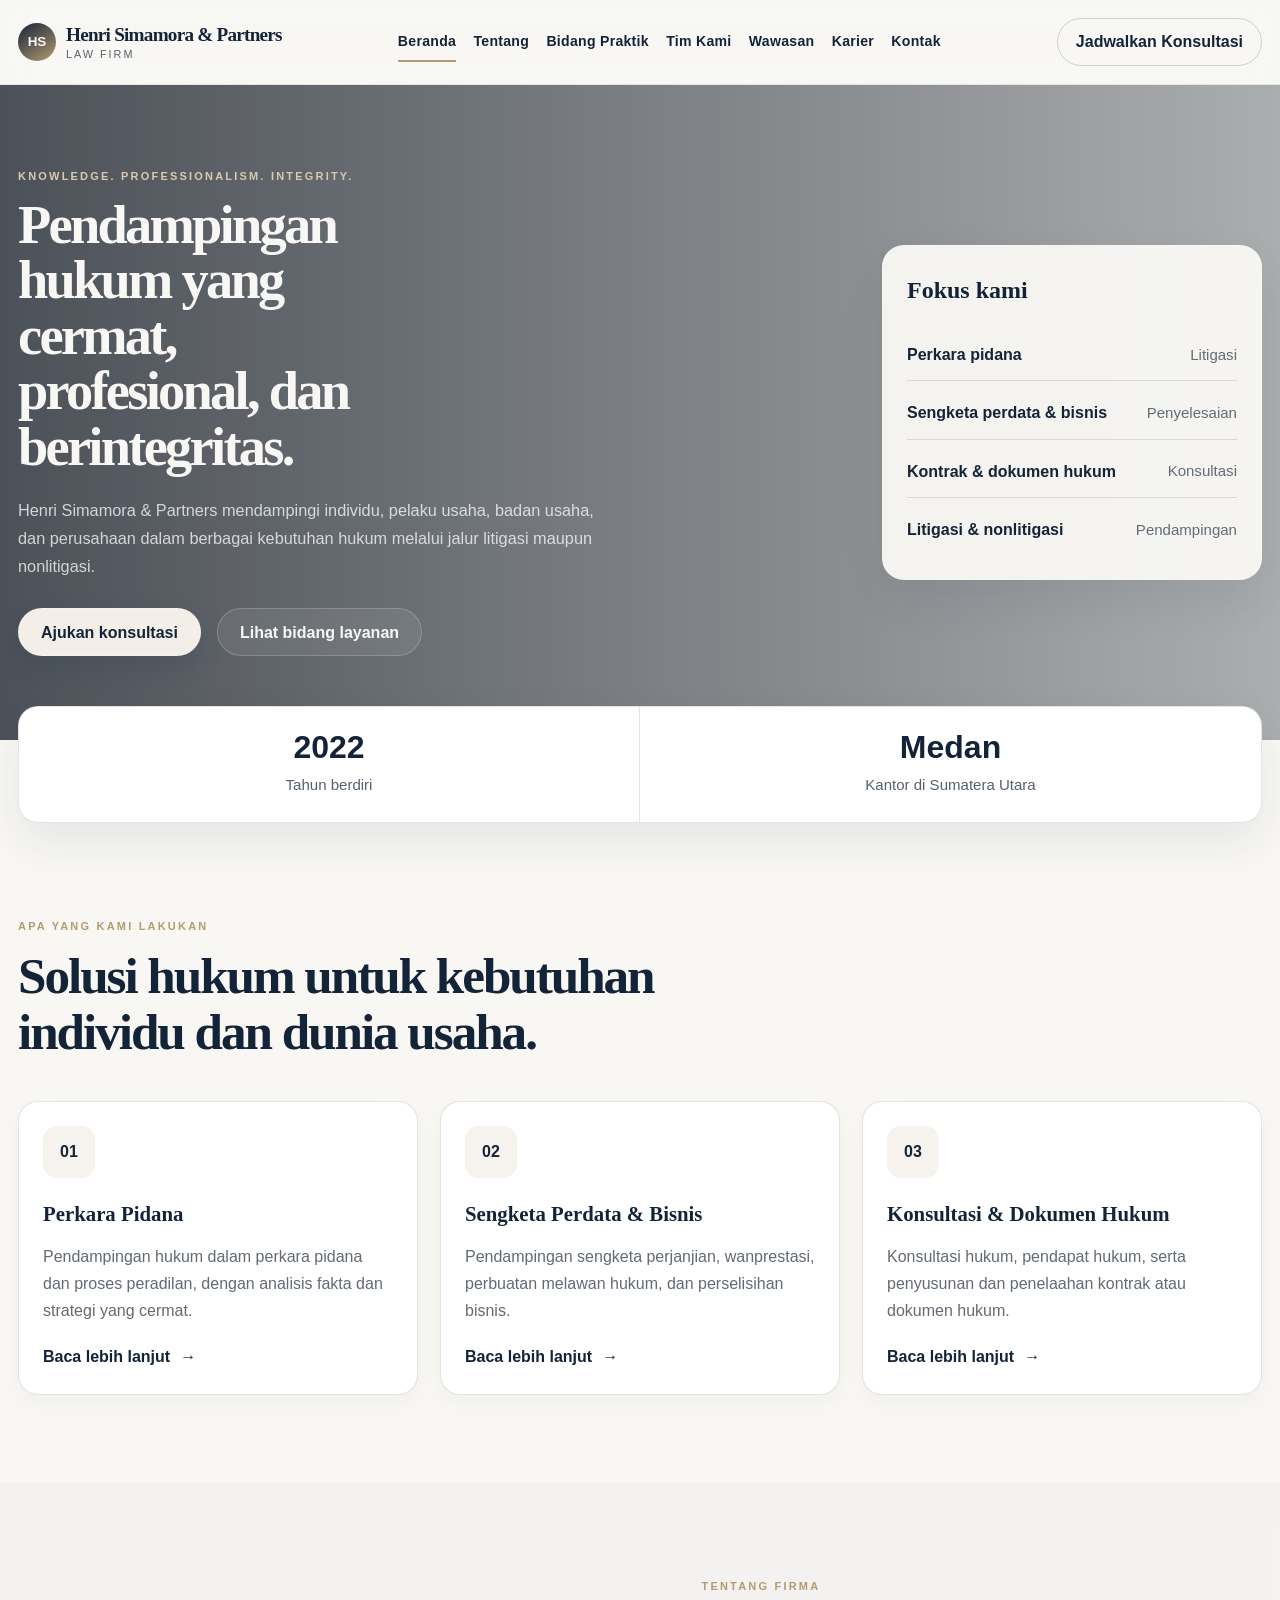
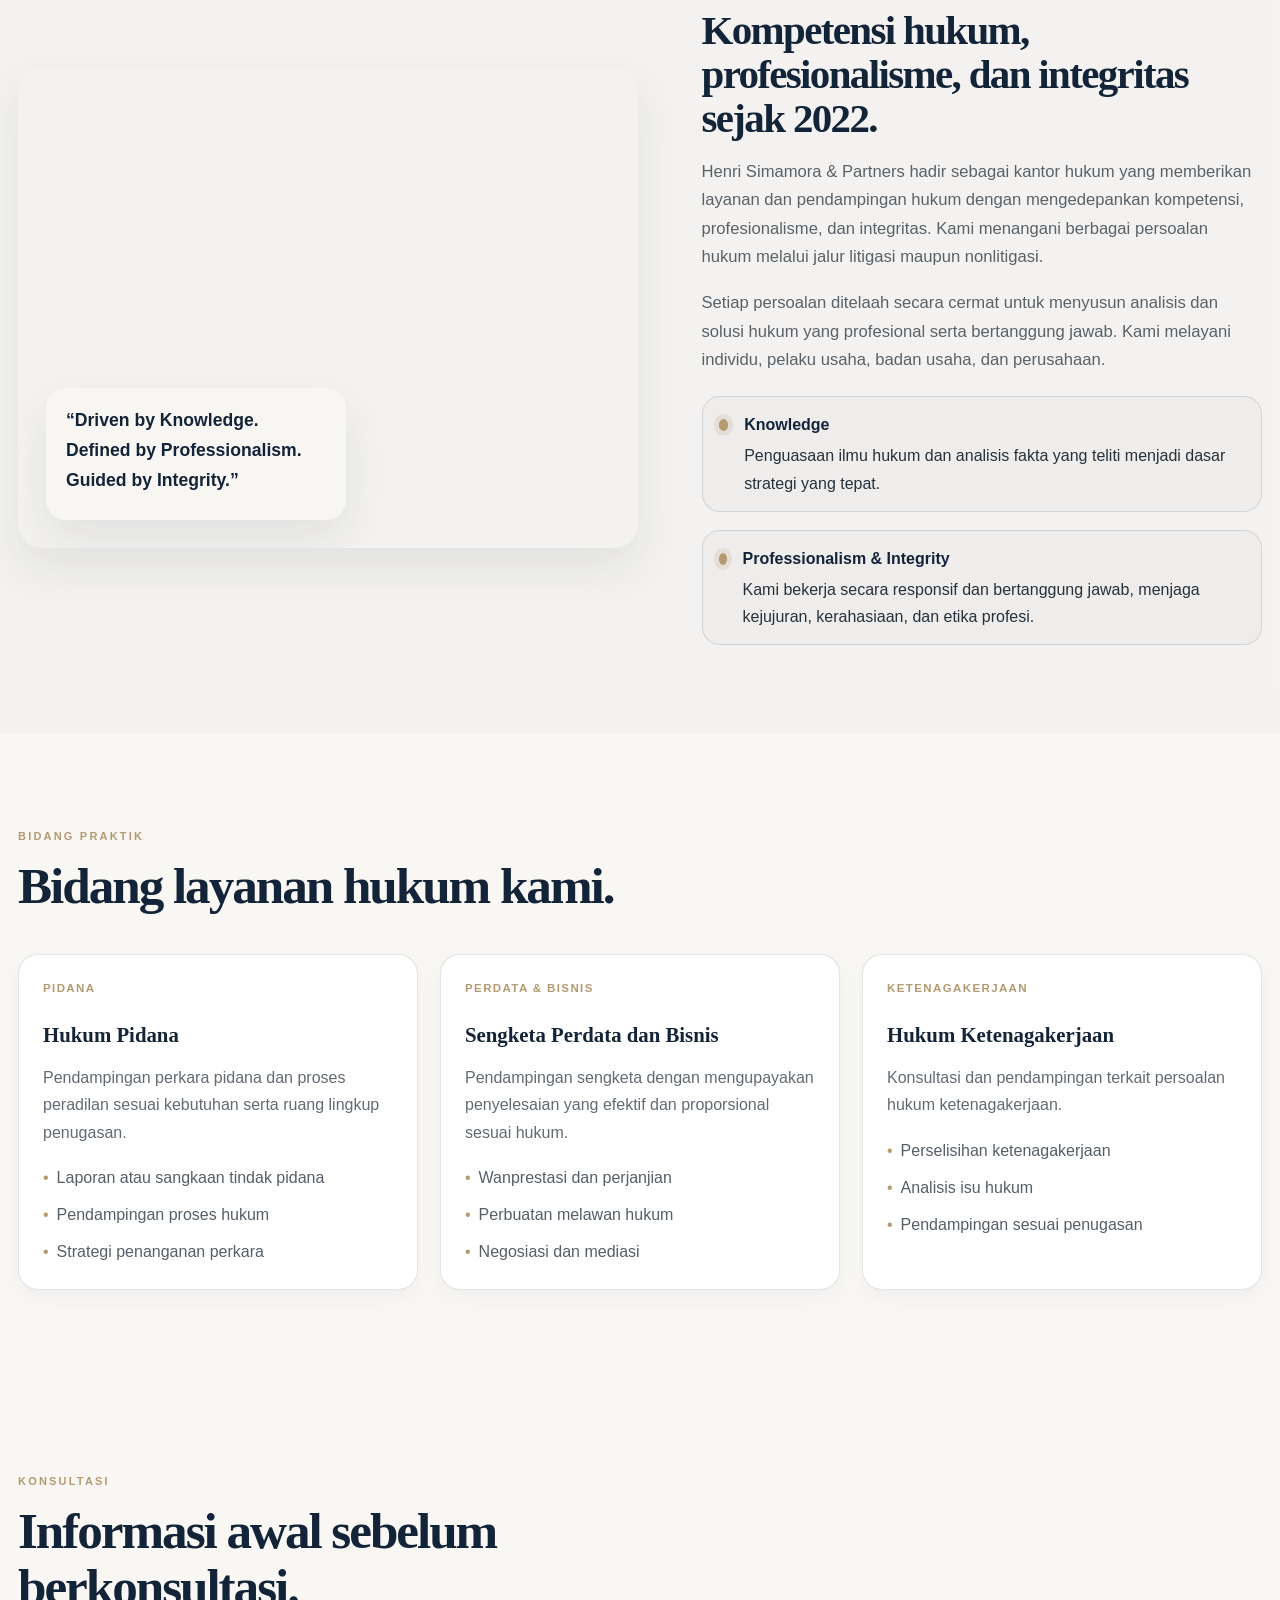
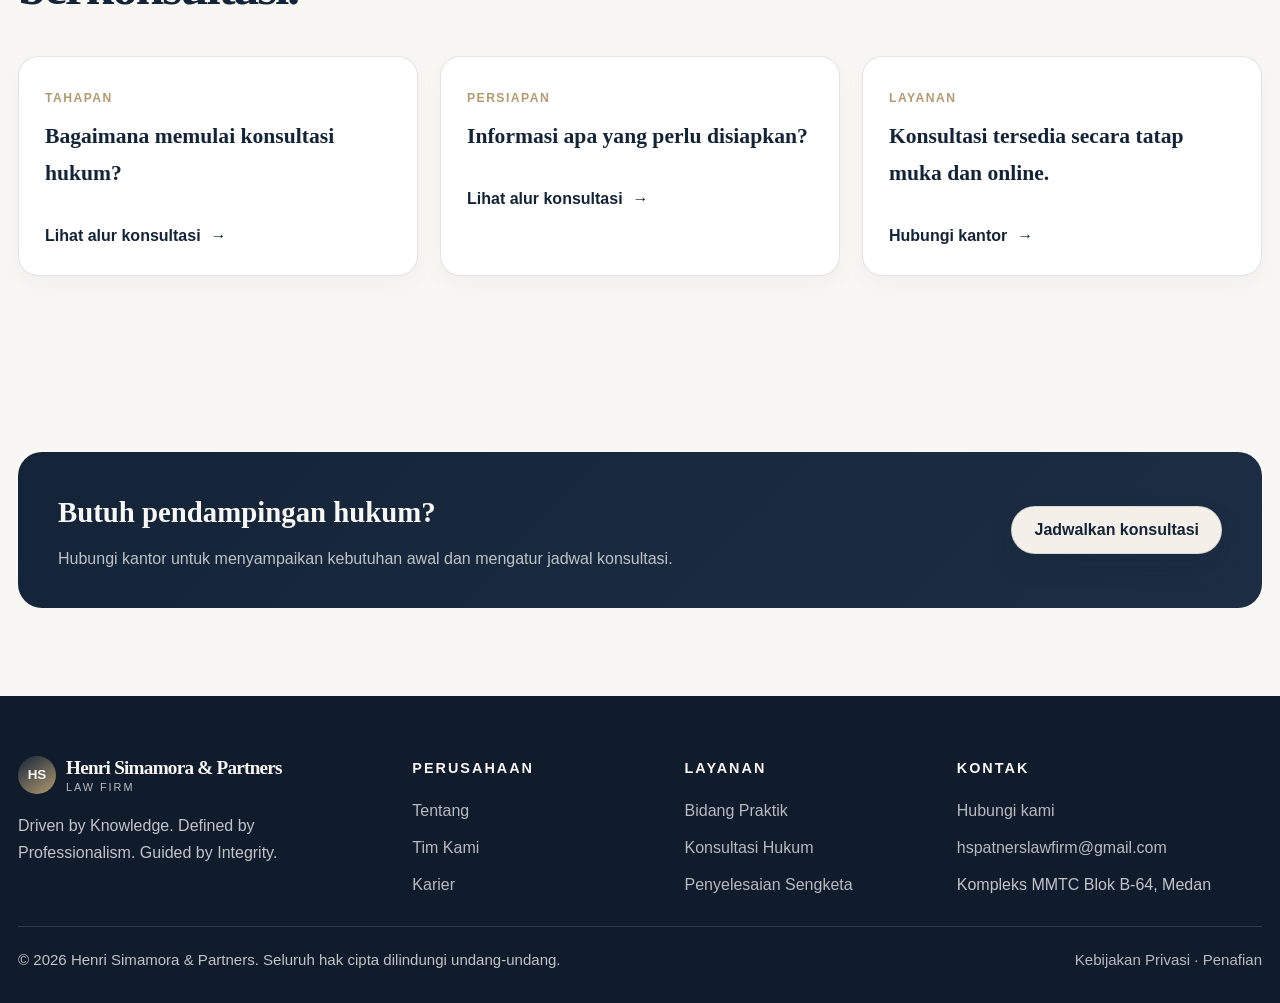
==== commit 1015203c: "updated" ====
--- a/index.html
+++ b/index.html
@@ -3,8 +3,8 @@
 <head>
   <meta charset="UTF-8">
   <meta name="viewport" content="width=device-width, initial-scale=1.0">
-  <title>Northbridge Konsultasi | Hukum Korporat & Konsultasi Strategis</title>
-  <meta name="description" content="Northbridge Konsultasi adalah firma hukum internasional modern yang memberikan konsultasi hukum strategis di bidang bisnis, regulasi, dan penyelesaian sengketa.">
+  <title>Henri Simamora &amp; Partners | Law Firm Medan</title>
+  <meta name="description" content="Henri Simamora &amp; Partners adalah kantor hukum di Medan yang memberikan pendampingan litigasi dan nonlitigasi dengan pengetahuan, profesionalisme, dan integritas.">
   <link rel="stylesheet" href="assets/css/style.css">
   <link rel="stylesheet" href="assets/css/components.css">
   <link rel="stylesheet" href="assets/css/responsive.css">
@@ -12,15 +12,15 @@
 <body>
   <header class="site-header">
     <div class="container header-inner">
-      <a href="index.html" class="brand" aria-label="Northbridge Konsultasi home">
-        <span class="brand-mark">N</span>
+      <a href="index.html" class="brand" aria-label="Henri Simamora &amp; Partners home">
+        <span class="brand-mark">HS</span>
         <span class="brand-text">
-          <span class="brand-name">Northbridge</span>
-          <span class="brand-tag">Konsultasi</span>
+          <span class="brand-name">Henri Simamora &amp; Partners</span>
+          <span class="brand-tag">Law Firm</span>
         </span>
       </a>
 
-      <nav class="main-nav" aria-label="Main navigation">
+      <nav class="main-nav" aria-label="Navigasi utama">
         <a href="index.html">Beranda</a>
         <a href="pages/about.html">Tentang</a>
         <a href="pages/practice-areas.html">Bidang Praktik</a>
@@ -32,7 +32,7 @@
 
       <div class="header-actions">
         <a class="btn btn-secondary" href="pages/contact.html">Jadwalkan Konsultasi</a>
-        <button class="menu-toggle" type="button" aria-label="Open navigation" aria-expanded="false">☰</button>
+        <button class="menu-toggle" type="button" aria-label="Buka navigasi" aria-expanded="false">☰</button>
       </div>
     </div>
   </header>
@@ -41,22 +41,22 @@
     <section class="hero">
       <div class="container">
         <div class="hero-copy scroll-reveal">
-          <span class="eyebrow">Konseling strategis untuk keputusan kompleks</span>
-          <h1>Panduan hukum yang dapat diandalkan untuk bisnis modern.</h1>
-          <p>Northbridge Konsultasi membantu pendiri, investor, dewan direksi, dan lembaga menavigasi kompleksitas regulasi, risiko sengketa, dan transaksi berisiko tinggi dengan jelas dan percaya diri.</p>
+          <span class="eyebrow">Knowledge. Professionalism. Integrity.</span>
+          <h1>Pendampingan hukum yang cermat, profesional, dan berintegritas.</h1>
+          <p>Henri Simamora &amp; Partners mendampingi individu, pelaku usaha, badan usaha, dan perusahaan dalam berbagai kebutuhan hukum melalui jalur litigasi maupun nonlitigasi.</p>
           <div class="hero-actions">
-            <a class="btn btn-primary" href="pages/contact.html">Bicara dengan tim kami</a>
-            <a class="btn btn-secondary" href="pages/practice-areas.html">Jelajahi layanan</a>
+            <a class="btn btn-primary" href="pages/contact.html">Ajukan konsultasi</a>
+            <a class="btn btn-secondary" href="pages/practice-areas.html">Lihat bidang layanan</a>
           </div>
         </div>
 
         <aside class="hero-panel scroll-reveal">
           <h3>Fokus kami</h3>
           <ul class="panel-list">
-            <li><strong>Hukum korporat</strong><span>Transaksi</span></li>
-            <li><strong>Penyelesaian sengketa</strong><span>Litigasi</span></li>
-            <li><strong>Regulasi</strong><span>Kepatuhan</span></li>
-            <li><strong>Klien pribadi</strong><span>Konsultasi</span></li>
+            <li><strong>Perkara pidana</strong><span>Litigasi</span></li>
+            <li><strong>Sengketa perdata &amp; bisnis</strong><span>Penyelesaian</span></li>
+            <li><strong>Kontrak &amp; dokumen hukum</strong><span>Konsultasi</span></li>
+            <li><strong>Litigasi &amp; nonlitigasi</strong><span>Pendampingan</span></li>
           </ul>
         </aside>
       </div>
@@ -66,20 +66,12 @@
       <div class="container">
         <div class="stats-grid">
           <div class="stat-item">
-            <span class="stat-number">30+</span>
-            <span class="stat-label">Tahun pengalaman gabungan</span>
+            <span class="stat-number">2022</span>
+            <span class="stat-label">Tahun berdiri</span>
           </div>
           <div class="stat-item">
-            <span class="stat-number">1,200+</span>
-            <span class="stat-label">Perkara yang ditangani</span>
-          </div>
-          <div class="stat-item">
-            <span class="stat-number">40+</span>
-            <span class="stat-label">Industri yang dilayani</span>
-          </div>
-          <div class="stat-item">
-            <span class="stat-number">24/7</span>
-            <span class="stat-label">Responsivitas klien</span>
+            <span class="stat-number">Medan</span>
+            <span class="stat-label">Kantor di Sumatera Utara</span>
           </div>
         </div>
       </div>
@@ -89,28 +81,28 @@
       <div class="container">
         <div class="section-header scroll-reveal">
           <span class="eyebrow">Apa yang kami lakukan</span>
-          <h2>Strategi hukum yang dirancang sesuai realitas bisnis.</h2>
+          <h2>Solusi hukum untuk kebutuhan individu dan dunia usaha.</h2>
         </div>
 
         <div class="grid-3">
           <article class="card feature-card scroll-reveal">
             <div class="card-icon">01</div>
-            <h3>Korporat & Komersial</h3>
-            <p>Kami memberikan nasihat mengenai transaksi kompleks, isu tata kelola, kontrak komersial, dan inisiatif pertumbuhan strategis.</p>
+            <h3>Perkara Pidana</h3>
+            <p>Pendampingan hukum dalam perkara pidana dan proses peradilan, dengan analisis fakta dan strategi yang cermat.</p>
             <a class="link-arrow" href="pages/practice-detail.html">Baca lebih lanjut</a>
           </article>
 
           <article class="card feature-card scroll-reveal">
             <div class="card-icon">02</div>
-            <h3>Penyelesaian Sengketa</h3>
-            <p>Kami melindungi kepentingan klien dalam sengketa komersial, penyelidikan, negosiasi, dan konfrontasi regulasi.</p>
+            <h3>Sengketa Perdata &amp; Bisnis</h3>
+            <p>Pendampingan sengketa perjanjian, wanprestasi, perbuatan melawan hukum, dan perselisihan bisnis.</p>
             <a class="link-arrow" href="pages/practice-detail.html">Baca lebih lanjut</a>
           </article>
 
           <article class="card feature-card scroll-reveal">
             <div class="card-icon">03</div>
-            <h3>Konsultan Regulasi</h3>
-            <p>Tim kami membantu klien menafsirkan kewajiban yang terus berkembang, mengelola risiko, dan menjaga ketahanan di berbagai yurisdiksi.</p>
+            <h3>Konsultasi &amp; Dokumen Hukum</h3>
+            <p>Konsultasi hukum, pendapat hukum, serta penyusunan dan penelaahan kontrak atau dokumen hukum.</p>
             <a class="link-arrow" href="pages/practice-detail.html">Baca lebih lanjut</a>
           </article>
         </div>
@@ -121,29 +113,29 @@
       <div class="container about-layout">
         <div class="about-image scroll-reveal">
           <div class="quote">
-            <strong>“Nasihat yang jelas. Penilaian yang tepat. Hasil yang terukur.”</strong>
+            <strong>“Driven by Knowledge. Defined by Professionalism. Guided by Integrity.”</strong>
           </div>
         </div>
 
         <div class="about-copy scroll-reveal">
           <span class="eyebrow">Tentang firma</span>
-          <h2 style="margin:0 0 18px; color: var(--navy); font-family: Georgia, 'Times New Roman', serif; font-size: clamp(2.2rem, 4vw, 3.25rem); line-height:1.1; letter-spacing:-0.04em;">Praktik yang disiplin, berorientasi klien, dengan visi global.</h2>
-          <p>Northbridge Konsultasi didirikan untuk memberikan nasihat hukum yang luar biasa dengan pendekatan yang praktis dan berorientasi bisnis. Pengacara kami bekerja erat dengan bisnis, pendiri, eksekutif, dan klien pribadi yang menghargai pemikiran yang jelas dan eksekusi yang tegas.</p>
-          <p>Kami menggabungkan keahlian teknis yang mendalam dengan rasa urgensi yang kuat, membantu klien bergerak maju di momen yang paling penting.</p>
+          <h2>Kompetensi hukum, profesionalisme, dan integritas sejak 2022.</h2>
+          <p>Henri Simamora &amp; Partners hadir sebagai kantor hukum yang memberikan layanan dan pendampingan hukum dengan mengedepankan kompetensi, profesionalisme, dan integritas. Kami menangani berbagai persoalan hukum melalui jalur litigasi maupun nonlitigasi.</p>
+          <p>Setiap persoalan ditelaah secara cermat untuk menyusun analisis dan solusi hukum yang profesional serta bertanggung jawab. Kami melayani individu, pelaku usaha, badan usaha, dan perusahaan.</p>
 
           <div class="impact-list">
             <div class="impact-item">
               <span class="bullet"></span>
               <div>
-                <strong style="display:block; color: var(--navy); margin-bottom: 4px;">Nasihat berorientasi bisnis</strong>
-                <span>Pekerjaan kami berakar pada hasil komersial dan prioritas pemangku kepentingan.</span>
+                <strong style="display:block; color: var(--navy); margin-bottom: 4px;">Knowledge</strong>
+                <span>Penguasaan ilmu hukum dan analisis fakta yang teliti menjadi dasar strategi yang tepat.</span>
               </div>
             </div>
             <div class="impact-item">
               <span class="bullet"></span>
               <div>
-                <strong style="display:block; color: var(--navy); margin-bottom: 4px;">Mitra yang dapat dipercaya</strong>
-                <span>Kami membangun hubungan jangka panjang dengan klien yang menghargai presisi dan kehati-hatian.</span>
+                <strong style="display:block; color: var(--navy); margin-bottom: 4px;">Professionalism &amp; Integrity</strong>
+                <span>Kami bekerja secara responsif dan bertanggung jawab, menjaga kejujuran, kerahasiaan, dan etika profesi.</span>
               </div>
             </div>
           </div>
@@ -155,113 +147,75 @@
       <div class="container">
         <div class="section-header scroll-reveal">
           <span class="eyebrow">Bidang praktik</span>
-          <h2>Keahlian terfokus pada isu-isu yang penting.</h2>
+          <h2>Bidang layanan hukum kami.</h2>
         </div>
 
         <div class="practice-grid">
           <article class="card practice-card scroll-reveal">
-            <span class="category-tag">Korporat</span>
-            <h3>Penggabungan & Akuisisi</h3>
-            <p>Dukungan strategis untuk transaksi, due diligence, tata kelola, dan integrasi pasca-penutupan.</p>
+            <span class="category-tag">Pidana</span>
+            <h3>Hukum Pidana</h3>
+            <p>Pendampingan perkara pidana dan proses peradilan sesuai kebutuhan serta ruang lingkup penugasan.</p>
             <ul>
-              <li>Transaksi lintas batas</li>
-              <li>Struktur investasi</li>
-              <li>Dukungan dewan</li>
+              <li>Laporan atau sangkaan tindak pidana</li>
+              <li>Pendampingan proses hukum</li>
+              <li>Strategi penanganan perkara</li>
             </ul>
           </article>
 
           <article class="card practice-card scroll-reveal">
-            <span class="category-tag">Komersial</span>
-            <h3>Kontrak Komersial</h3>
-            <p>Dukungan negosiasi dan penyusunan dokumen yang melindungi nilai sambil menjaga momentum.</p>
+            <span class="category-tag">Perdata &amp; Bisnis</span>
+            <h3>Sengketa Perdata dan Bisnis</h3>
+            <p>Pendampingan sengketa dengan mengupayakan penyelesaian yang efektif dan proporsional sesuai hukum.</p>
             <ul>
-              <li>Ketentuan pemasok</li>
-              <li>Usaha patungan</li>
-              <li>Pengaturan distribusi</li>
+              <li>Wanprestasi dan perjanjian</li>
+              <li>Perbuatan melawan hukum</li>
+              <li>Negosiasi dan mediasi</li>
             </ul>
           </article>
 
           <article class="card practice-card scroll-reveal">
-            <span class="category-tag">Litigasi</span>
-            <h3>Penyelesaian Sengketa</h3>
-            <p>Advokasi praktis, strategi penyelesaian, dan pengelolaan risiko dalam sengketa berisiko tinggi.</p>
+            <span class="category-tag">Ketenagakerjaan</span>
+            <h3>Hukum Ketenagakerjaan</h3>
+            <p>Konsultasi dan pendampingan terkait persoalan hukum ketenagakerjaan.</p>
             <ul>
-              <li>Klaim komersial</li>
-              <li>Arbitrase</li>
-              <li>Penyelidikan</li>
+              <li>Perselisihan ketenagakerjaan</li>
+              <li>Analisis isu hukum</li>
+              <li>Pendampingan sesuai penugasan</li>
             </ul>
           </article>
         </div>
       </div>
     </section>
 
-    <section class="section" style="background: rgba(20,36,56,0.02);">
+    <section class="section">
       <div class="container">
         <div class="section-header scroll-reveal">
-          <span class="eyebrow">Warisan kami</span>
-          <h2>Tiga dekade konseling hukum yang dapat diandalkan.</h2>
-        </div>
-
-        <div class="timeline scroll-reveal">
-          <div class="timeline-item">
-            <div class="timeline-year">1994</div>
-            <div class="timeline-copy">
-              <h3>Firma didirikan</h3>
-              <p>Northbridge Konsultasi dimulai sebagai praktik konsultasi litigasi dan korporat kecil yang berfokus pada nasihat yang mengutamakan klien.</p>
-            </div>
-          </div>
-
-          <div class="timeline-item">
-            <div class="timeline-year">2008</div>
-            <div class="timeline-copy">
-              <h3>Perluasan ke konsultasi</h3>
-              <p>Kami memperluas fokus untuk mencakup konsultasi regulasi, dukungan transaksi, dan layanan konsultasi lintas batas.</p>
-            </div>
-          </div>
-
-          <div class="timeline-item">
-            <div class="timeline-year">2024</div>
-            <div class="timeline-copy">
-              <h3>Jejak global</h3>
-              <p>Tim kami kini memberi nasihat kepada perusahaan, investor, dan pendiri dalam berbagai perkara hukum strategis dengan pendekatan transnasional.</p>
-            </div>
-          </div>
-        </div>
-      </div>
-    </section>
-
-    <section class="section">
-      <div class="container">
-        <div class="section-header scroll-reveal">
-          <span class="eyebrow">Wawasan</span>
-          <h2>Pemikiran terkini dari tim hukum kami.</h2>
+          <span class="eyebrow">Konsultasi</span>
+          <h2>Informasi awal sebelum berkonsultasi.</h2>
         </div>
 
         <div class="insight-grid">
           <article class="card insight-card scroll-reveal">
-            <div class="insight-image" style="background-image: url('https://images.unsplash.com/photo-1552664730-d307ca884978?auto=format&fit=crop&w=900&q=80');"></div>
             <div class="insight-content">
-              <span class="insight-meta">Pembaruan Bisnis</span>
-              <h3>Lima pertimbangan hukum bagi investor sebelum putaran pendanaan.</h3>
-              <a class="link-arrow" href="pages/article-detail.html">Baca artikel</a>
+              <span class="insight-meta">Tahapan</span>
+              <h3>Bagaimana memulai konsultasi hukum?</h3>
+              <a class="link-arrow" href="pages/article-detail.html">Lihat alur konsultasi</a>
             </div>
           </article>
 
           <article class="card insight-card scroll-reveal">
-            <div class="insight-image" style="background-image: url('https://images.unsplash.com/photo-1507679799987-c73779587ccf?auto=format&fit=crop&w=900&q=80');"></div>
             <div class="insight-content">
-              <span class="insight-meta">Regulasi</span>
-              <h3>Mempersiapkan gelombang kewajiban kepatuhan berikutnya.</h3>
-              <a class="link-arrow" href="pages/article-detail.html">Baca artikel</a>
+              <span class="insight-meta">Persiapan</span>
+              <h3>Informasi apa yang perlu disiapkan?</h3>
+              <a class="link-arrow" href="pages/article-detail.html">Lihat alur konsultasi</a>
             </div>
           </article>
 
           <article class="card insight-card scroll-reveal">
-            <div class="insight-image" style="background-image: url('https://images.unsplash.com/photo-1521737604893-d14cc237f11d?auto=format&fit=crop&w=900&q=80');"></div>
             <div class="insight-content">
-              <span class="insight-meta">Risiko</span>
-              <h3>Bagaimana dewan direksi dapat memperkuat tata kelola di bawah tekanan.</h3>
-              <a class="link-arrow" href="pages/article-detail.html">Baca artikel</a>
+              <span class="insight-meta">Layanan</span>
+              <h3>Konsultasi tersedia secara tatap muka dan online.</h3>
+              <a class="link-arrow" href="pages/contact.html">Hubungi kantor</a>
             </div>
           </article>
         </div>
@@ -272,8 +226,8 @@
       <div class="container">
         <div class="cta-band scroll-reveal">
           <div>
-            <h3>Butuh arahan hukum strategis?</h3>
-            <p>Bicara dengan pengacara yang memahami sektor Anda, profil risiko Anda, dan prioritas komersial Anda.</p>
+            <h3>Butuh pendampingan hukum?</h3>
+            <p>Hubungi kantor untuk menyampaikan kebutuhan awal dan mengatur jadwal konsultasi.</p>
           </div>
           <a class="btn btn-primary" href="pages/contact.html">Jadwalkan konsultasi</a>
         </div>
@@ -285,14 +239,14 @@
     <div class="container">
       <div class="footer-grid">
         <div class="footer-brand">
-          <a href="index.html" class="brand" aria-label="Northbridge home">
-            <span class="brand-mark">N</span>
+          <a href="index.html" class="brand" aria-label="Henri Simamora &amp; Partners home">
+            <span class="brand-mark">HS</span>
             <span class="brand-text">
-              <span class="brand-name" style="color: var(--white);">Northbridge</span>
-              <span class="brand-tag" style="color: rgba(255,255,255,0.7);">Konsultasi</span>
+              <span class="brand-name" style="color: var(--white);">Henri Simamora &amp; Partners</span>
+              <span class="brand-tag" style="color: rgba(255,255,255,0.7);">Law Firm</span>
             </span>
           </a>
-          <p style="margin: 18px 0 0; max-width: 260px; color: rgba(255,255,255,0.74);">Nasihat hukum premium untuk keputusan komersial yang kompleks, tata kelola, dan paparan risiko.</p>
+          <p style="margin: 18px 0 0; max-width: 260px; color: rgba(255,255,255,0.74);">Driven by Knowledge. Defined by Professionalism. Guided by Integrity.</p>
         </div>
 
         <div>
@@ -308,7 +262,7 @@
           <h4>Layanan</h4>
           <ul>
             <li><a href="pages/practice-areas.html">Bidang Praktik</a></li>
-            <li><a href="pages/practice-detail.html">Hukum Korporat</a></li>
+            <li><a href="pages/practice-detail.html">Konsultasi Hukum</a></li>
             <li><a href="pages/practice-detail.html">Penyelesaian Sengketa</a></li>
           </ul>
         </div>
@@ -317,14 +271,14 @@
           <h4>Kontak</h4>
           <ul>
             <li><a href="pages/contact.html">Hubungi kami</a></li>
-            <li><a href="mailto:info@northbridgeadvisory.com">info@northbridgeadvisory.com</a></li>
-            <li><a href="tel:+12125550102">+1 (212) 555-0102</a></li>
+            <li><a href="mailto:hspatnerslawfirm@gmail.com">hspatnerslawfirm@gmail.com</a></li>
+            <li><span>Kompleks MMTC Blok B-64, Medan</span></li>
           </ul>
         </div>
       </div>
 
       <div class="footer-bottom">
-        <span>© <span data-current-year></span> Northbridge Konsultasi. Seluruh hak cipta dilindungi undang-undang.</span>
+        <span>© <span data-current-year></span> Henri Simamora &amp; Partners. Seluruh hak cipta dilindungi undang-undang.</span>
         <div>
           <a href="pages/privacy-policy.html">Kebijakan Privasi</a>
           <span> · </span>
--- a/assets/css/style.css
+++ b/assets/css/style.css
@@ -11,7 +11,7 @@
   --line: rgba(20, 36, 56, 0.12);
   --shadow: 0 20px 45px rgba(20, 36, 56, 0.08);
   --radius: 20px;
-  --container: 1200px;
+  --container: 1320px;
 }
 
 * { box-sizing: border-box; }
@@ -48,7 +48,7 @@
 }
 
 .section {
-  padding: 100px 0;
+  padding: 88px 0;
 }
 
 .eyebrow {
@@ -86,8 +86,8 @@
   align-items: center;
   justify-content: center;
   gap: 10px;
-  min-height: 52px;
-  padding: 0 26px;
+  min-height: 48px;
+  padding: 0 22px;
   border-radius: 999px;
   font-weight: 700;
   border: 1px solid transparent;
@@ -96,12 +96,14 @@
 }
 
 .btn-primary {
-  background: var(--navy);
-  color: var(--white);
+  background: #f4efe8;
+  color: var(--navy);
+  border-color: rgba(20, 36, 56, 0.12);
+  box-shadow: 0 12px 26px rgba(20, 36, 56, 0.12);
 }
 
 .btn-primary:hover {
-  background: var(--navy-deep);
+  background: #ffffff;
   transform: translateY(-1px);
 }
 
@@ -135,13 +137,16 @@
   display: flex;
   align-items: center;
   justify-content: space-between;
-  min-height: 88px;
+  gap: 24px;
+  min-height: 84px;
+  position: relative;
 }
 
 .brand {
   display: flex;
   align-items: center;
-  gap: 12px;
+  gap: 10px;
+  flex: 0 0 auto;
 }
 
 .brand-mark {
@@ -164,10 +169,12 @@
 
 .brand-name {
   font-family: Georgia, "Times New Roman", serif;
-  font-size: 1.6rem;
+  font-size: clamp(1.2rem, 1.35vw, 1.42rem);
   font-weight: 700;
   color: var(--navy);
   letter-spacing: -0.04em;
+  line-height: 1.04;
+  max-width: 250px;
 }
 
 .brand-tag {
@@ -181,13 +188,18 @@
 .main-nav {
   display: flex;
   align-items: center;
-  gap: 28px;
+  justify-content: center;
+  flex: 1 1 auto;
+  min-width: 0;
+  gap: clamp(12px, 1.35vw, 20px);
 }
 
 .main-nav a {
   position: relative;
   color: var(--navy);
-  font-size: 0.92rem;
+  flex: 0 0 auto;
+  white-space: nowrap;
+  font-size: 0.88rem;
   font-weight: 600;
   letter-spacing: 0.02em;
 }
@@ -213,7 +225,13 @@
 .header-actions {
   display: flex;
   align-items: center;
-  gap: 12px;
+  flex: 0 0 auto;
+  gap: 10px;
+}
+
+.header-actions .btn {
+  white-space: nowrap;
+  padding-inline: 18px;
 }
 
 .menu-toggle {
@@ -230,7 +248,7 @@
 
 .hero {
   position: relative;
-  min-height: 760px;
+  min-height: 650px;
   display: grid;
   align-items: center;
   background: linear-gradient(90deg, rgba(9, 17, 28, 0.72), rgba(9, 17, 28, 0.32)),
@@ -239,14 +257,14 @@
 
 .hero .container {
   display: grid;
-  grid-template-columns: 1.2fr 0.8fr;
-  gap: 32px;
-  align-items: end;
+  grid-template-columns: minmax(0, 1.15fr) minmax(320px, 0.75fr);
+  gap: clamp(32px, 5vw, 72px);
+  align-items: center;
 }
 
 .hero-copy {
-  padding: 90px 0 100px;
-  max-width: 690px;
+  padding: 76px 0 84px;
+  max-width: 760px;
 }
 
 .hero-copy .eyebrow {
@@ -257,31 +275,46 @@
   margin: 0;
   color: var(--white);
   font-family: Georgia, "Times New Roman", serif;
-  font-size: clamp(3.2rem, 5vw, 5.7rem);
-  line-height: 0.98;
-  letter-spacing: -0.06em;
+  font-size: clamp(3rem, 4.25vw, 4.65rem);
+  line-height: 1.02;
+  letter-spacing: -0.05em;
+  max-width: 15ch;
 }
 
 .hero-copy p {
   margin: 22px 0 28px;
   color: rgba(255,255,255,0.75);
-  max-width: 620px;
-  font-size: 1.08rem;
+  max-width: 580px;
+  font-size: 1.02rem;
 }
 
 .hero-actions {
   display: flex;
   flex-wrap: wrap;
   gap: 16px;
+  align-items: center;
+}
+
+.hero .btn-primary {
+  background: #f3efe8;
+  color: var(--navy);
+  border-color: rgba(255,255,255,0.2);
+}
+
+.hero .btn-secondary {
+  background: rgba(255,255,255,0.08);
+  color: var(--white);
+  border-color: rgba(255,255,255,0.2);
+  backdrop-filter: blur(4px);
 }
 
 .hero-panel {
   margin-left: auto;
-  width: min(100%, 420px);
+  width: min(100%, 380px);
   background: rgba(248, 247, 244, 0.96);
   border: 1px solid rgba(255,255,255,0.2);
-  border-radius: 28px;
-  padding: 28px;
+  border-radius: 22px;
+  padding: 24px;
   box-shadow: var(--shadow);
 }
 
@@ -294,7 +327,7 @@
 
 .panel-list {
   display: grid;
-  gap: 12px;
+  gap: 6px;
   margin: 0;
   padding: 0;
   list-style: none;
@@ -305,7 +338,7 @@
   justify-content: space-between;
   gap: 14px;
   align-items: center;
-  padding: 14px 0;
+  padding: 12px 0;
   border-bottom: 1px solid var(--line);
   color: var(--navy);
 }
@@ -324,23 +357,23 @@
 }
 
 .stats {
-  margin-top: -58px;
+  margin-top: -34px;
   position: relative;
   z-index: 2;
 }
 
 .stats-grid {
   display: grid;
-  grid-template-columns: repeat(4, 1fr);
+  grid-template-columns: repeat(2, minmax(0, 1fr));
   background: #fff;
   border: 1px solid var(--line);
-  border-radius: 28px;
+  border-radius: 20px;
   box-shadow: var(--shadow);
   overflow: hidden;
 }
 
 .stat-item {
-  padding: 30px 24px;
+  padding: 24px;
   border-right: 1px solid var(--line);
   text-align: center;
 }
@@ -367,7 +400,7 @@
 .grid-2,
 .grid-4 {
   display: grid;
-  gap: 28px;
+  gap: 22px;
 }
 
 .grid-3 {
@@ -386,7 +419,7 @@
   background: #fff;
   border: 1px solid var(--line);
   border-radius: var(--radius);
-  box-shadow: 0 12px 24px rgba(20,36,56,0.04);
+  box-shadow: 0 8px 22px rgba(20,36,56,0.035);
 }
 
 .feature-card,
@@ -394,22 +427,12 @@
 .insight-card,
 .person-card,
 .value-card {
-  padding: 28px;
+  padding: 24px;
 }
 
 .feature-card {
   position: relative;
   overflow: hidden;
-}
-
-.feature-card::before {
-  content: "";
-  position: absolute;
-  inset: auto -40px -40px auto;
-  width: 140px;
-  height: 140px;
-  border-radius: 50%;
-  background: rgba(180,154,112,0.13);
 }
 
 .card-icon {
@@ -431,7 +454,7 @@
 .value-card h3 {
   margin: 0 0 12px;
   color: var(--navy);
-  font-size: 1.45rem;
+  font-size: 1.3rem;
   font-family: Georgia, "Times New Roman", serif;
 }
 
@@ -464,21 +487,21 @@
 
 .about-layout {
   display: grid;
-  grid-template-columns: 1.1fr 0.9fr;
-  gap: 32px;
+  grid-template-columns: minmax(0, 1.05fr) minmax(0, 0.95fr);
+  gap: clamp(36px, 5vw, 72px);
   align-items: center;
 }
 
 .about-image {
   position: relative;
-  min-height: 560px;
-  border-radius: 32px;
+  min-height: 480px;
+  border-radius: 24px;
   overflow: hidden;
   background: url("https://images.unsplash.com/photo-1556157382-97eda2d62296?auto=format&fit=crop&w=900&q=80") center/cover no-repeat;
   box-shadow: var(--shadow);
 }
 
-.about-image::before {
+/* .about-image::before {
   content: "";
   position: absolute;
   inset: 30px auto auto 30px;
@@ -489,16 +512,16 @@
   backdrop-filter: blur(4px);
   display: grid;
   place-items: center;
-}
+} */
 
 .about-image .quote {
   position: absolute;
-  left: 52px;
-  bottom: 38px;
+  left: 28px;
+  bottom: 28px;
   background: rgba(248,247,244,0.94);
   border-radius: 20px;
   padding: 18px 20px;
-  max-width: 250px;
+  max-width: 300px;
   box-shadow: var(--shadow);
 }
 
@@ -515,6 +538,15 @@
   font-size: 1.04rem;
 }
 
+.about-copy h2 {
+  margin: 0 0 18px;
+  color: var(--navy);
+  font-family: Georgia, "Times New Roman", serif;
+  font-size: clamp(2rem, 3.2vw, 2.9rem);
+  line-height: 1.08;
+  letter-spacing: -0.04em;
+}
+
 .impact-list {
   display: grid;
   gap: 18px;
@@ -525,7 +557,7 @@
   display: flex;
   gap: 16px;
   align-items: flex-start;
-  padding: 16px 18px;
+  padding: 14px 16px;
   background: rgba(20,36,56,0.02);
   border: 1px solid var(--line);
   border-radius: 18px;
@@ -543,11 +575,11 @@
 .practice-grid {
   display: grid;
   grid-template-columns: repeat(3, minmax(0, 1fr));
-  gap: 26px;
+  gap: 22px;
 }
 
 .practice-card {
-  min-height: 300px;
+  min-height: 270px;
   display: flex;
   flex-direction: column;
 }
@@ -615,22 +647,15 @@
 .insight-grid {
   display: grid;
   grid-template-columns: repeat(3, minmax(0, 1fr));
-  gap: 26px;
+  gap: 22px;
 }
 
 .insight-card {
-  overflow: hidden;
+  padding: 26px;
+}
+
+.insight-content {
   padding: 0;
-}
-
-.insight-image {
-  height: 220px;
-  background-size: cover;
-  background-position: center;
-}
-
-.insight-content {
-  padding: 26px 24px 28px;
 }
 
 .insight-meta {
@@ -644,14 +669,14 @@
 }
 
 .insight-card h3 {
-  font-size: 1.55rem;
+  font-size: 1.35rem;
 }
 
 .cta-band {
   background: linear-gradient(135deg, var(--navy), #1d2d43);
   color: var(--white);
-  border-radius: 30px;
-  padding: 42px 52px;
+  border-radius: 24px;
+  padding: 36px 40px;
   display: flex;
   align-items: center;
   justify-content: space-between;
@@ -671,20 +696,20 @@
 }
 
 .page-hero {
-  padding: 90px 0 72px;
+  padding: 78px 0 66px;
   background: linear-gradient(90deg, rgba(20,36,56,0.92), rgba(20,36,56,0.7)),
     url("https://images.unsplash.com/photo-1589829545856-d10d557cf95f?auto=format&fit=crop&w=1600&q=80") center/cover no-repeat;
 }
 
 .page-hero .container {
-  max-width: 760px;
+  max-width: 820px;
 }
 
 .page-hero h1 {
   margin: 0 0 16px;
   color: var(--white);
   font-family: Georgia, "Times New Roman", serif;
-  font-size: clamp(2.5rem, 4vw, 4.25rem);
+  font-size: clamp(2.35rem, 3.5vw, 3.8rem);
   line-height: 1.05;
   letter-spacing: -0.05em;
 }
@@ -698,9 +723,17 @@
 .content-panel {
   background: #fff;
   border: 1px solid var(--line);
-  border-radius: 28px;
-  padding: 34px;
-  box-shadow: 0 12px 26px rgba(20, 36, 56, 0.04);
+  border-radius: 20px;
+  padding: 30px;
+  box-shadow: 0 8px 22px rgba(20, 36, 56, 0.035);
+}
+
+.content-panel h2 {
+  margin: 0 0 14px;
+  color: var(--navy);
+  font-family: Georgia, "Times New Roman", serif;
+  font-size: clamp(1.5rem, 2.2vw, 2rem);
+  line-height: 1.2;
 }
 
 .people-grid {
@@ -805,25 +838,25 @@
 
 .article-layout {
   display: grid;
-  grid-template-columns: 1.2fr 0.8fr;
-  gap: 32px;
+  grid-template-columns: minmax(0, 1.35fr) minmax(260px, 0.65fr);
+  gap: 24px;
 }
 
 .article-main {
   background: #fff;
   border: 1px solid var(--line);
-  border-radius: 28px;
+  border-radius: 20px;
   overflow: hidden;
 }
 
 .article-hero {
-  height: 360px;
+  height: 300px;
   background-size: cover;
   background-position: center;
 }
 
 .article-body {
-  padding: 34px;
+  padding: 30px;
 }
 
 .article-body h2 {
@@ -839,12 +872,24 @@
   color: rgba(39,49,59,0.76);
 }
 
+.article-body ol {
+  display: grid;
+  gap: 10px;
+  margin: 0 0 24px;
+  padding-left: 1.35rem;
+  color: rgba(39,49,59,0.76);
+}
+
+.article-body li {
+  padding-left: 4px;
+}
+
 .sidebar-card {
   background: #fff;
   border: 1px solid var(--line);
-  border-radius: 24px;
-  padding: 26px;
-  box-shadow: 0 8px 24px rgba(20,36,56,0.04);
+  border-radius: 20px;
+  padding: 24px;
+  box-shadow: 0 8px 22px rgba(20,36,56,0.035);
 }
 
 .sidebar-card h3 {
@@ -877,15 +922,15 @@
 
 .contact-layout {
   display: grid;
-  grid-template-columns: 0.95fr 1.05fr;
-  gap: 30px;
+  grid-template-columns: minmax(280px, 0.85fr) minmax(0, 1.15fr);
+  gap: 24px;
 }
 
 .contact-info {
   background: linear-gradient(180deg, #162b42, #101c2d);
   color: var(--white);
-  border-radius: 28px;
-  padding: 34px;
+  border-radius: 20px;
+  padding: 28px;
 }
 
 .contact-info h3 {
@@ -912,7 +957,7 @@
 .form-grid {
   display: grid;
   grid-template-columns: repeat(2, minmax(0, 1fr));
-  gap: 20px;
+  gap: 18px;
 }
 
 .field {
@@ -937,26 +982,37 @@
 .field select {
   width: 100%;
   border: 1px solid rgba(20,36,56,0.12);
-  border-radius: 14px;
+  border-radius: 12px;
   background: #fff;
   padding: 14px 16px;
   color: var(--navy);
 }
 
 .field textarea {
-  min-height: 160px;
+  min-height: 136px;
   resize: vertical;
 }
 
+.field input:focus,
+.field textarea:focus,
+.field select:focus {
+  outline: 3px solid rgba(180,154,112,0.24);
+  border-color: var(--gold);
+}
+
 .careers-list {
   display: grid;
+  grid-template-columns: repeat(3, minmax(0, 1fr));
   gap: 22px;
 }
 
 .job-card {
-  padding: 28px;
+  display: flex;
+  flex-direction: column;
+  align-items: flex-start;
+  padding: 24px;
   border: 1px solid var(--line);
-  border-radius: 24px;
+  border-radius: 18px;
   background: #fff;
 }
 
@@ -964,7 +1020,7 @@
   margin: 0 0 8px;
   font-family: Georgia, "Times New Roman", serif;
   color: var(--navy);
-  font-size: 1.7rem;
+  font-size: 1.45rem;
 }
 
 .job-meta {
@@ -975,6 +1031,11 @@
   margin-bottom: 12px;
 }
 
+.job-card .link-arrow {
+  margin-top: auto;
+  padding-top: 16px;
+}
+
 .policy-content {
   font-size: 1.02rem;
   color: rgba(39,49,59,0.8);
@@ -987,7 +1048,7 @@
 }
 
 .footer {
-  padding: 70px 0 34px;
+  padding: 60px 0 30px;
   background: #101b2b;
   color: rgba(255,255,255,0.74);
 }
@@ -995,7 +1056,7 @@
 .footer-grid {
   display: grid;
   grid-template-columns: 1.2fr 0.8fr 0.8fr 1fr;
-  gap: 34px;
+  gap: 28px;
   padding-bottom: 28px;
   border-bottom: 1px solid rgba(255,255,255,0.14);
 }
@@ -1035,24 +1096,33 @@
   font-size: 0.94rem;
 }
 
-@media (max-width: 980px) {
+@media (max-width: 1120px) {
   .main-nav {
     position: absolute;
-    top: calc(100% + 12px);
-    left: 18px;
-    right: 18px;
+    top: calc(100% + 8px);
+    left: 0;
+    right: 0;
     display: none;
     flex-direction: column;
-    align-items: flex-start;
+    align-items: stretch;
+    gap: 0;
+    padding: 10px;
     background: rgba(248,247,244,0.98);
     border: 1px solid var(--line);
-    border-radius: 22px;
-    padding: 18px;
+    border-radius: 18px;
     box-shadow: var(--shadow);
   }
 
   .main-nav.nav-open {
     display: flex;
+  }
+
+  .main-nav a {
+    padding: 10px 12px;
+  }
+
+  .main-nav a::after {
+    display: none;
   }
 
   .menu-toggle {
@@ -1064,7 +1134,9 @@
   .header-actions .btn {
     display: none;
   }
-
+}
+
+@media (max-width: 980px) {
   .hero .container,
   .about-layout,
   .article-layout,
@@ -1087,6 +1159,7 @@
   .people-grid,
   .practice-grid,
   .insight-grid,
+  .careers-list,
   .footer-grid,
   .leadership-grid {
     grid-template-columns: 1fr 1fr;
@@ -1104,6 +1177,7 @@
   .people-grid,
   .practice-grid,
   .insight-grid,
+  .careers-list,
   .leadership-grid,
   .form-grid,
   .footer-grid {
@@ -1132,4 +1206,39 @@
   .brand-tag {
     letter-spacing: 0.12em;
   }
-}
+
+  .page-hero {
+    padding: 64px 0 54px;
+  }
+
+  .page-hero h1 {
+    font-size: clamp(2.15rem, 9vw, 3rem);
+  }
+
+  .content-panel,
+  .article-body {
+    padding: 22px;
+  }
+
+  .contact-info {
+    padding: 24px;
+  }
+
+  .stat-item {
+    padding: 18px;
+  }
+}
+
+@media (prefers-reduced-motion: reduce) {
+  html {
+    scroll-behavior: auto;
+  }
+
+  *,
+  *::before,
+  *::after {
+    transition-duration: 0.01ms !important;
+    animation-duration: 0.01ms !important;
+    animation-iteration-count: 1 !important;
+  }
+}
--- a/assets/css/responsive.css
+++ b/assets/css/responsive.css
@@ -1,10 +1,10 @@
 @media (max-width: 1100px) {
   .main-nav {
-    gap: 18px;
+    gap: 0;
   }
 
   .hero-copy h1 {
-    font-size: clamp(2.7rem, 6vw, 4.4rem);
+    font-size: clamp(2.8rem, 5.4vw, 4.2rem);
   }
 }
 
@@ -23,13 +23,72 @@
     font-size: 1.2rem;
   }
 
+  .main-nav {
+    display: none;
+  }
+
+  .header-actions .btn-secondary {
+    display: none;
+  }
+
+  .hero {
+    min-height: auto;
+  }
+
+  .hero .container {
+    grid-template-columns: 1fr;
+    gap: 24px;
+  }
+
+  .hero-copy {
+    padding: 72px 0 12px;
+  }
+
+  .hero-copy h1 {
+    max-width: 14ch;
+  }
+
+  .hero-copy p {
+    max-width: 100%;
+    font-size: 1rem;
+  }
+
   .hero-panel {
     width: 100%;
-    margin: 0;
+    margin: 0 0 40px;
+  }
+
+  .stats-grid {
+    grid-template-columns: repeat(2, minmax(0, 1fr));
+  }
+
+  .about-image {
+    min-height: 380px;
+  }
+
+  .footer-grid {
+    gap: 24px;
   }
 }
 
 @media (max-width: 540px) {
+  .container {
+    width: min(var(--container), calc(100% - 26px));
+  }
+
+  .header-inner {
+    gap: 12px;
+  }
+
+  .brand {
+    gap: 8px;
+  }
+
+  .brand-name {
+    max-width: 178px;
+    font-size: 1.05rem;
+  }
+
   .btn {
     width: 100%;
   }
@@ -39,7 +98,40 @@
     align-items: stretch;
   }
 
+  .hero-copy h1 {
+    font-size: clamp(2.4rem, 10vw, 3.3rem);
+    max-width: 100%;
+  }
+
+  .hero-copy {
+    padding-top: 52px;
+  }
+
+  .stats-grid {
+    grid-template-columns: 1fr;
+  }
+
+  .stat-item {
+    border-right: 0;
+    border-bottom: 1px solid var(--line);
+  }
+
   .page-hero {
-    padding-top: 70px;
+    padding-top: 64px;
+  }
+
+  .about-image {
+    min-height: 320px;
+  }
+
+  .about-image .quote {
+    left: 18px;
+    right: 18px;
+    bottom: 18px;
+    max-width: none;
+  }
+
+  .timeline-item {
+    grid-template-columns: 1fr;
   }
 }
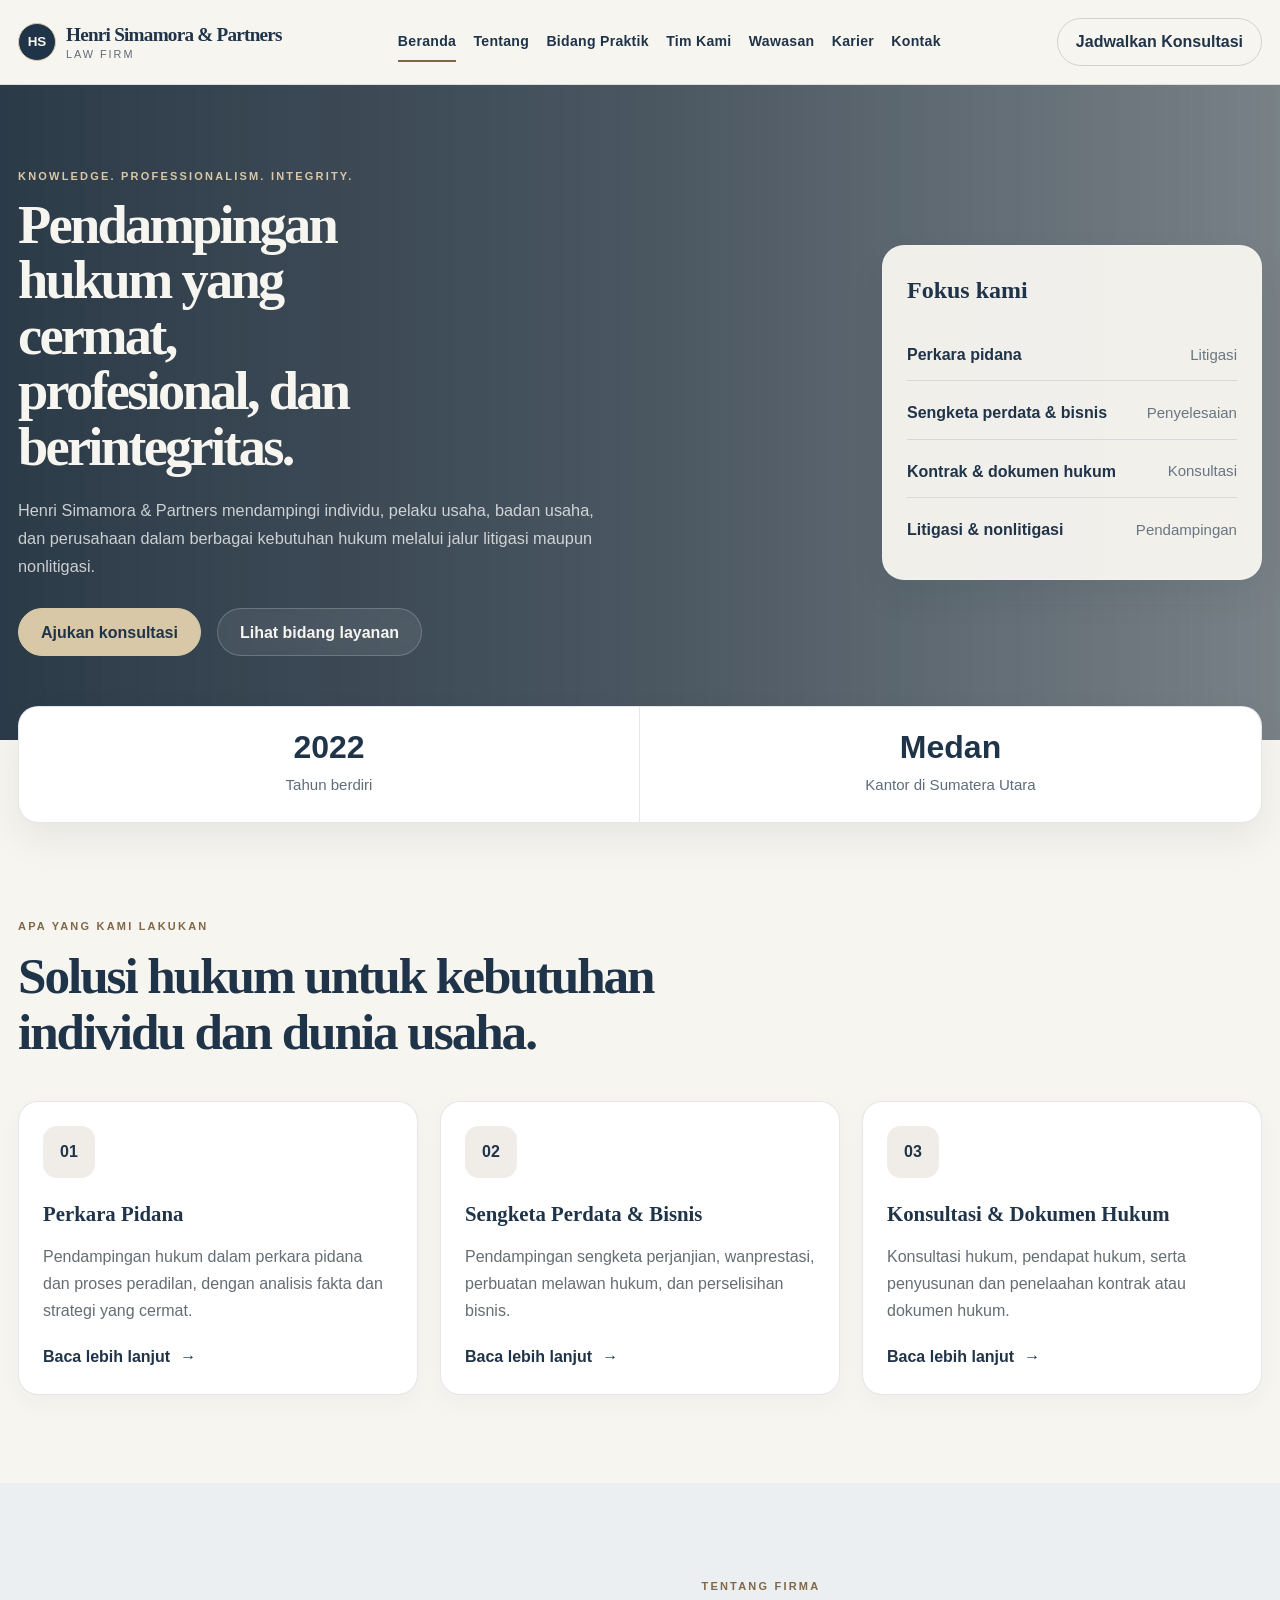
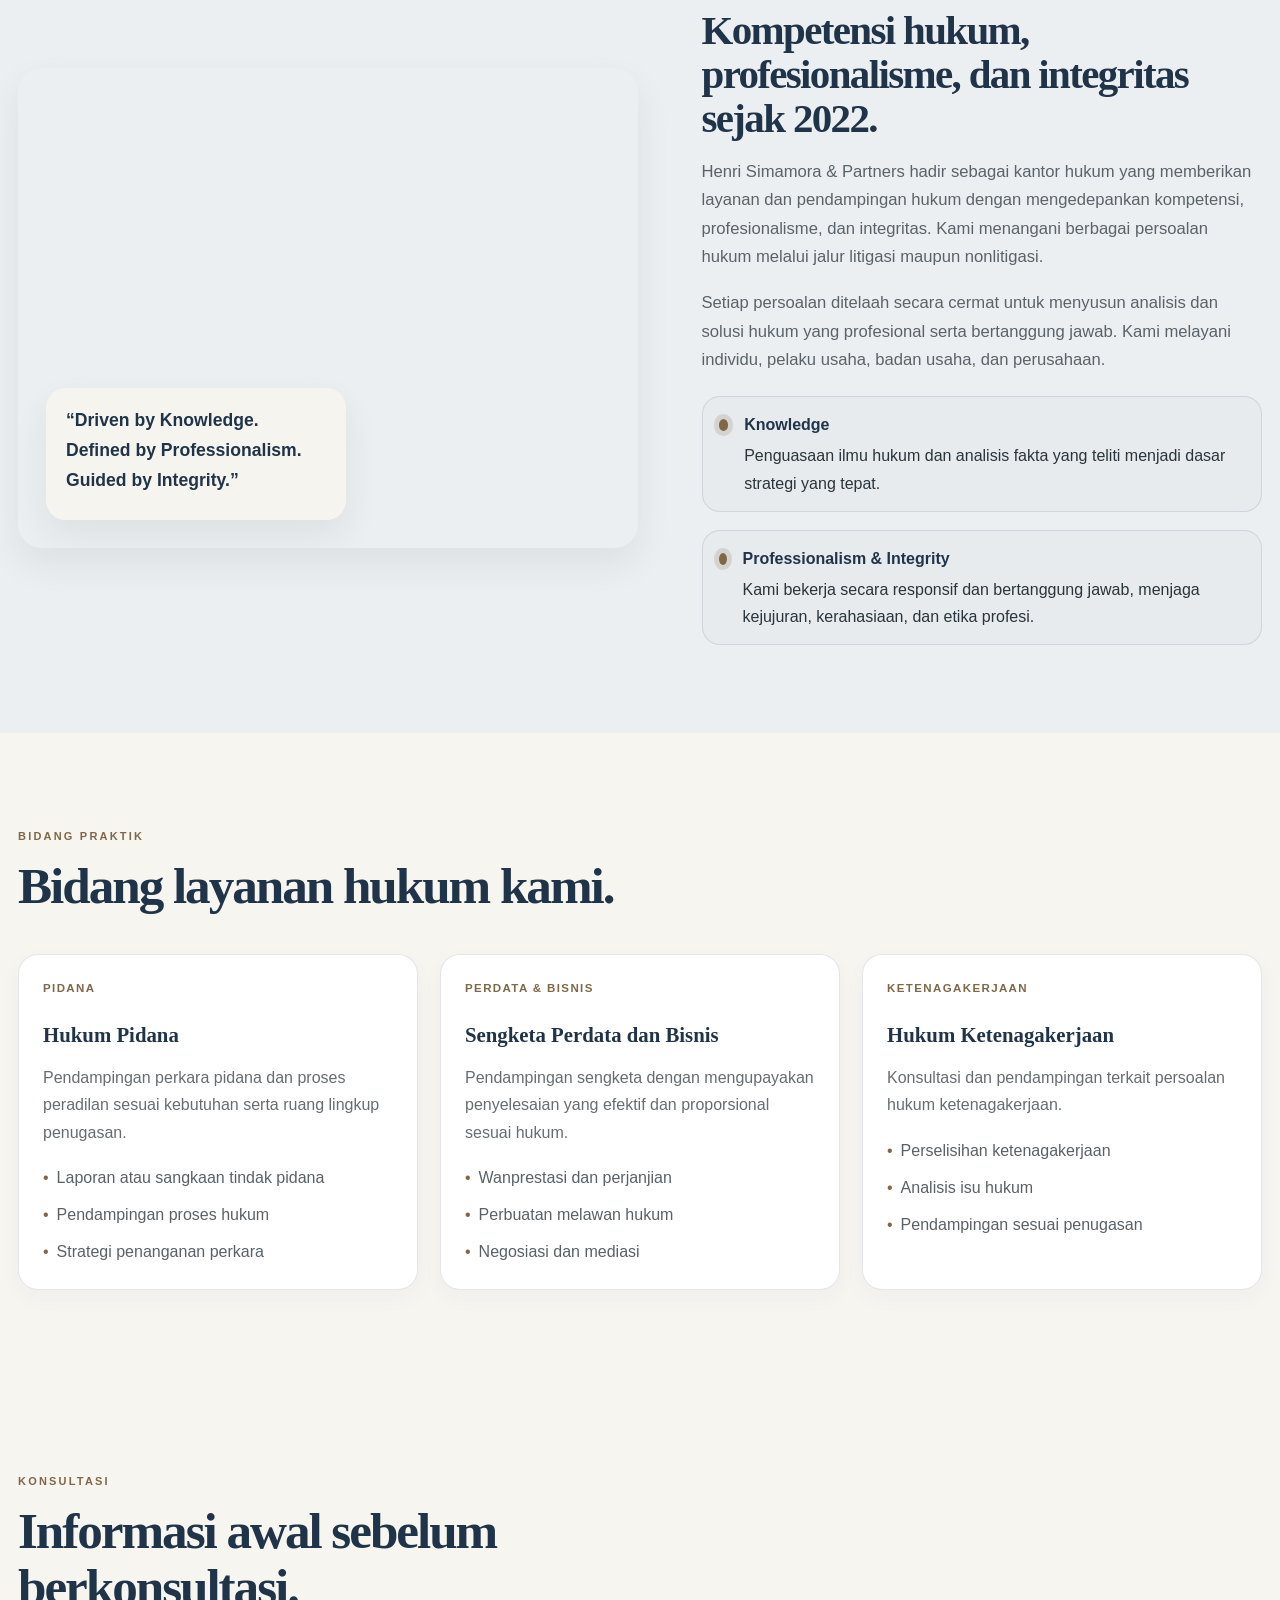
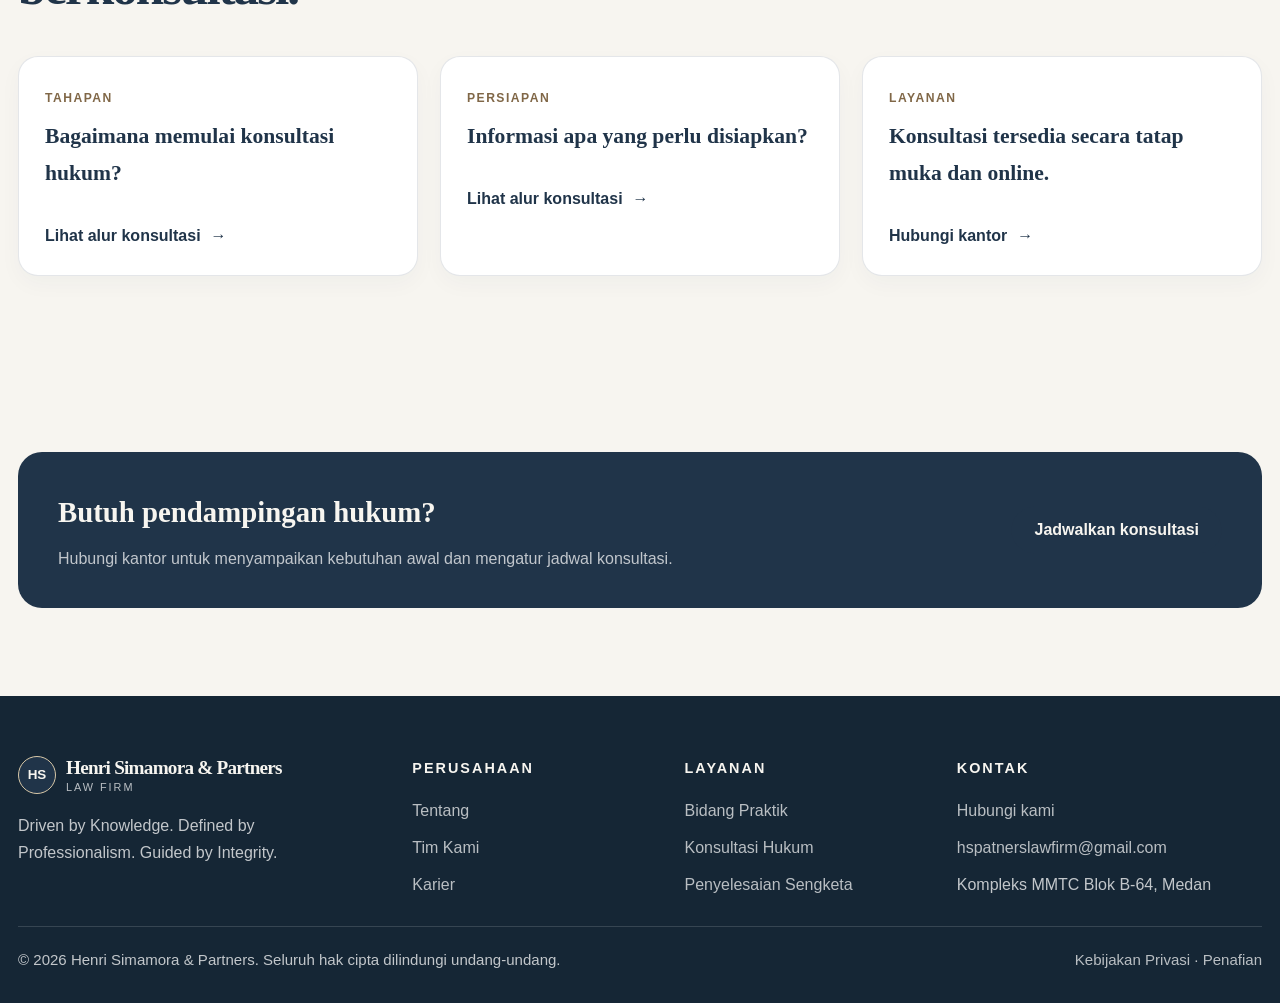
==== commit 8d6d188e: "update" ====
--- a/index.html
+++ b/index.html
@@ -109,7 +109,7 @@
       </div>
     </section>
 
-    <section class="section" style="background: rgba(20,36,56,0.02);">
+    <section class="section" style="background: var(--mist);">
       <div class="container about-layout">
         <div class="about-image scroll-reveal">
           <div class="quote">
--- a/assets/css/style.css
+++ b/assets/css/style.css
@@ -1,15 +1,15 @@
 :root {
-  --navy: #142438;
-  --navy-deep: #0d1b2a;
-  --charcoal: #22272d;
-  --gold: #b49a70;
-  --gold-soft: #d9cab0;
-  --white: #f8f7f4;
-  --mist: #eef1f4;
-  --stone: #c9cfd6;
-  --text: #27313b;
-  --line: rgba(20, 36, 56, 0.12);
-  --shadow: 0 20px 45px rgba(20, 36, 56, 0.08);
+  --navy: #203449;
+  --navy-deep: #152635;
+  --charcoal: #282d32;
+  --gold: #806747;
+  --gold-soft: #d8c8a8;
+  --white: #f7f5f0;
+  --mist: #eceff1;
+  --stone: #c8c3b9;
+  --text: #2a343c;
+  --line: rgba(32, 52, 73, 0.12);
+  --shadow: 0 16px 36px rgba(21, 38, 53, 0.07);
   --radius: 20px;
   --container: 1320px;
 }
@@ -77,7 +77,7 @@
 
 .section-header p {
   margin: 0;
-  color: rgba(39, 49, 59, 0.78);
+  color: rgba(42, 52, 60, 0.78);
   font-size: 1.05rem;
 }
 
@@ -96,41 +96,40 @@
 }
 
 .btn-primary {
-  background: #f4efe8;
-  color: var(--navy);
-  border-color: rgba(20, 36, 56, 0.12);
-  box-shadow: 0 12px 26px rgba(20, 36, 56, 0.12);
+  background: var(--navy);
+  color: var(--white);
+  border-color: var(--navy);
 }
 
 .btn-primary:hover {
-  background: #ffffff;
+  background: var(--navy-deep);
+  border-color: var(--navy-deep);
   transform: translateY(-1px);
 }
 
 .btn-secondary {
   background: transparent;
-  border-color: rgba(20, 36, 56, 0.18);
+  border-color: rgba(32, 52, 73, 0.18);
   color: var(--navy);
 }
 
 .btn-secondary:hover {
   border-color: var(--navy);
-  background: rgba(20, 36, 56, 0.03);
+  background: rgba(32, 52, 73, 0.03);
 }
 
 .btn-ghost {
   background: transparent;
   color: var(--navy);
-  border-color: rgba(20, 36, 56, 0.2);
+  border-color: rgba(32, 52, 73, 0.2);
 }
 
 .site-header {
   position: sticky;
   top: 0;
   z-index: 30;
-  background: rgba(248, 247, 244, 0.88);
-  backdrop-filter: blur(14px);
-  border-bottom: 1px solid rgba(20, 36, 56, 0.08);
+  background: var(--white);
+  border-bottom: 1px solid var(--line);
 }
 
 .header-inner {
@@ -153,7 +152,8 @@
   width: 38px;
   height: 38px;
   border-radius: 50%;
-  background: linear-gradient(145deg, var(--navy) 0%, var(--gold) 100%);
+  background: var(--navy);
+  border: 1px solid var(--gold-soft);
   color: var(--white);
   display: grid;
   place-items: center;
@@ -181,7 +181,7 @@
   font-size: 0.68rem;
   text-transform: uppercase;
   letter-spacing: 0.18em;
-  color: rgba(20, 36, 56, 0.7);
+  color: rgba(32, 52, 73, 0.7);
   margin-top: 4px;
 }
 
@@ -238,7 +238,7 @@
   display: none;
   width: 48px;
   height: 48px;
-  border: 1px solid rgba(20, 36, 56, 0.12);
+  border: 1px solid rgba(32, 52, 73, 0.12);
   border-radius: 50%;
   background: transparent;
   color: var(--navy);
@@ -251,7 +251,7 @@
   min-height: 650px;
   display: grid;
   align-items: center;
-  background: linear-gradient(90deg, rgba(9, 17, 28, 0.72), rgba(9, 17, 28, 0.32)),
+  background: linear-gradient(90deg, rgba(21, 38, 53, 0.9) 0%, rgba(21, 38, 53, 0.76) 52%, rgba(21, 38, 53, 0.56) 100%),
     url("https://images.unsplash.com/photo-1522202176988-66273c2fd55f?auto=format&fit=crop&w=1600&q=80") center/cover no-repeat;
 }
 
@@ -296,9 +296,15 @@
 }
 
 .hero .btn-primary {
-  background: #f3efe8;
-  color: var(--navy);
-  border-color: rgba(255,255,255,0.2);
+  background: var(--gold-soft);
+  color: var(--navy);
+  border-color: var(--gold-soft);
+  box-shadow: none;
+}
+
+.hero .btn-primary:hover {
+  background: #e4d7bf;
+  border-color: #e4d7bf;
 }
 
 .hero .btn-secondary {
@@ -311,7 +317,7 @@
 .hero-panel {
   margin-left: auto;
   width: min(100%, 380px);
-  background: rgba(248, 247, 244, 0.96);
+  background: rgba(247, 245, 240, 0.96);
   border: 1px solid rgba(255,255,255,0.2);
   border-radius: 22px;
   padding: 24px;
@@ -352,7 +358,7 @@
 }
 
 .panel-list span {
-  color: rgba(20, 36, 56, 0.65);
+  color: rgba(32, 52, 73, 0.65);
   font-size: 0.94rem;
 }
 
@@ -392,7 +398,7 @@
 }
 
 .stat-label {
-  color: rgba(20, 36, 56, 0.72);
+  color: rgba(32, 52, 73, 0.72);
   font-size: 0.94rem;
 }
 
@@ -419,7 +425,7 @@
   background: #fff;
   border: 1px solid var(--line);
   border-radius: var(--radius);
-  box-shadow: 0 8px 22px rgba(20,36,56,0.035);
+  box-shadow: 0 8px 22px rgba(32,52,73,0.035);
 }
 
 .feature-card,
@@ -439,7 +445,7 @@
   width: 52px;
   height: 52px;
   border-radius: 14px;
-  background: rgba(180,154,112,0.12);
+  background: rgba(128,103,71,0.12);
   display: grid;
   place-items: center;
   margin-bottom: 18px;
@@ -464,7 +470,7 @@
 .person-card p,
 .value-card p {
   margin: 0;
-  color: rgba(39,49,59,0.72);
+  color: rgba(42,52,60,0.72);
 }
 
 .link-arrow {
@@ -508,7 +514,7 @@
   width: 180px;
   height: 180px;
   border-radius: 26px;
-  background: rgba(20, 36, 56, 0.6);
+  background: rgba(32, 52, 73, 0.6);
   backdrop-filter: blur(4px);
   display: grid;
   place-items: center;
@@ -518,7 +524,7 @@
   position: absolute;
   left: 28px;
   bottom: 28px;
-  background: rgba(248,247,244,0.94);
+  background: rgba(247,245,240,0.94);
   border-radius: 20px;
   padding: 18px 20px;
   max-width: 300px;
@@ -534,7 +540,7 @@
 
 .about-copy p {
   margin: 0 0 18px;
-  color: rgba(39,49,59,0.75);
+  color: rgba(42,52,60,0.75);
   font-size: 1.04rem;
 }
 
@@ -558,7 +564,7 @@
   gap: 16px;
   align-items: flex-start;
   padding: 14px 16px;
-  background: rgba(20,36,56,0.02);
+  background: rgba(32,52,73,0.02);
   border: 1px solid var(--line);
   border-radius: 18px;
 }
@@ -569,7 +575,7 @@
   margin-top: 8px;
   border-radius: 50%;
   background: var(--gold);
-  box-shadow: 0 0 0 5px rgba(180,154,112,0.18);
+  box-shadow: 0 0 0 5px rgba(128,103,71,0.18);
 }
 
 .practice-grid {
@@ -599,7 +605,7 @@
   margin: 18px 0 0;
   display: grid;
   gap: 10px;
-  color: rgba(39,49,59,0.78);
+  color: rgba(42,52,60,0.78);
 }
 
 .practice-card li::before {
@@ -641,7 +647,7 @@
 
 .timeline-copy p {
   margin: 0;
-  color: rgba(39,49,59,0.75);
+  color: rgba(42,52,60,0.75);
 }
 
 .insight-grid {
@@ -673,7 +679,7 @@
 }
 
 .cta-band {
-  background: linear-gradient(135deg, var(--navy), #1d2d43);
+  background: var(--navy);
   color: var(--white);
   border-radius: 24px;
   padding: 36px 40px;
@@ -697,8 +703,7 @@
 
 .page-hero {
   padding: 78px 0 66px;
-  background: linear-gradient(90deg, rgba(20,36,56,0.92), rgba(20,36,56,0.7)),
-    url("https://images.unsplash.com/photo-1589829545856-d10d557cf95f?auto=format&fit=crop&w=1600&q=80") center/cover no-repeat;
+  background: var(--navy);
 }
 
 .page-hero .container {
@@ -725,7 +730,7 @@
   border: 1px solid var(--line);
   border-radius: 20px;
   padding: 30px;
-  box-shadow: 0 8px 22px rgba(20, 36, 56, 0.035);
+  box-shadow: 0 8px 22px rgba(32, 52, 73, 0.035);
 }
 
 .content-panel h2 {
@@ -785,7 +790,7 @@
   border: 1px solid var(--line);
   border-radius: 26px;
   overflow: hidden;
-  box-shadow: 0 12px 28px rgba(20,36,56,0.04);
+  box-shadow: 0 12px 28px rgba(32,52,73,0.04);
 }
 
 .profile-photo {
@@ -815,7 +820,7 @@
 
 .profile-body p {
   margin: 18px 0;
-  color: rgba(39,49,59,0.75);
+  color: rgba(42,52,60,0.75);
 }
 
 .credentials {
@@ -869,7 +874,7 @@
 
 .article-body p {
   margin: 0 0 18px;
-  color: rgba(39,49,59,0.76);
+  color: rgba(42,52,60,0.76);
 }
 
 .article-body ol {
@@ -877,7 +882,7 @@
   gap: 10px;
   margin: 0 0 24px;
   padding-left: 1.35rem;
-  color: rgba(39,49,59,0.76);
+  color: rgba(42,52,60,0.76);
 }
 
 .article-body li {
@@ -889,7 +894,7 @@
   border: 1px solid var(--line);
   border-radius: 20px;
   padding: 24px;
-  box-shadow: 0 8px 22px rgba(20,36,56,0.035);
+  box-shadow: 0 8px 22px rgba(32,52,73,0.035);
 }
 
 .sidebar-card h3 {
@@ -927,7 +932,7 @@
 }
 
 .contact-info {
-  background: linear-gradient(180deg, #162b42, #101c2d);
+  background: var(--navy-deep);
   color: var(--white);
   border-radius: 20px;
   padding: 28px;
@@ -981,7 +986,7 @@
 .field textarea,
 .field select {
   width: 100%;
-  border: 1px solid rgba(20,36,56,0.12);
+  border: 1px solid rgba(32,52,73,0.12);
   border-radius: 12px;
   background: #fff;
   padding: 14px 16px;
@@ -996,7 +1001,7 @@
 .field input:focus,
 .field textarea:focus,
 .field select:focus {
-  outline: 3px solid rgba(180,154,112,0.24);
+  outline: 3px solid rgba(128,103,71,0.24);
   border-color: var(--gold);
 }
 
@@ -1027,7 +1032,7 @@
   display: flex;
   flex-wrap: wrap;
   gap: 18px;
-  color: rgba(39,49,59,0.72);
+  color: rgba(42,52,60,0.72);
   margin-bottom: 12px;
 }
 
@@ -1037,8 +1042,9 @@
 }
 
 .policy-content {
+  max-width: 900px;
   font-size: 1.02rem;
-  color: rgba(39,49,59,0.8);
+  color: rgba(42,52,60,0.8);
 }
 
 .policy-content h2,
@@ -1049,7 +1055,7 @@
 
 .footer {
   padding: 60px 0 30px;
-  background: #101b2b;
+  background: var(--navy-deep);
   color: rgba(255,255,255,0.74);
 }
 
@@ -1107,7 +1113,7 @@
     align-items: stretch;
     gap: 0;
     padding: 10px;
-    background: rgba(248,247,244,0.98);
+    background: rgba(247,245,240,0.98);
     border: 1px solid var(--line);
     border-radius: 18px;
     box-shadow: var(--shadow);
--- a/assets/css/components.css
+++ b/assets/css/components.css
@@ -4,7 +4,7 @@
 }
 
 .text-muted {
-  color: rgba(39, 49, 59, 0.72);
+  color: rgba(42, 52, 60, 0.72);
 }
 
 .section-surface {
@@ -32,7 +32,7 @@
 }
 
 .muted-link {
-  color: rgba(39, 49, 59, 0.72);
+  color: rgba(42, 52, 60, 0.72);
 }
 
 .no-border {
